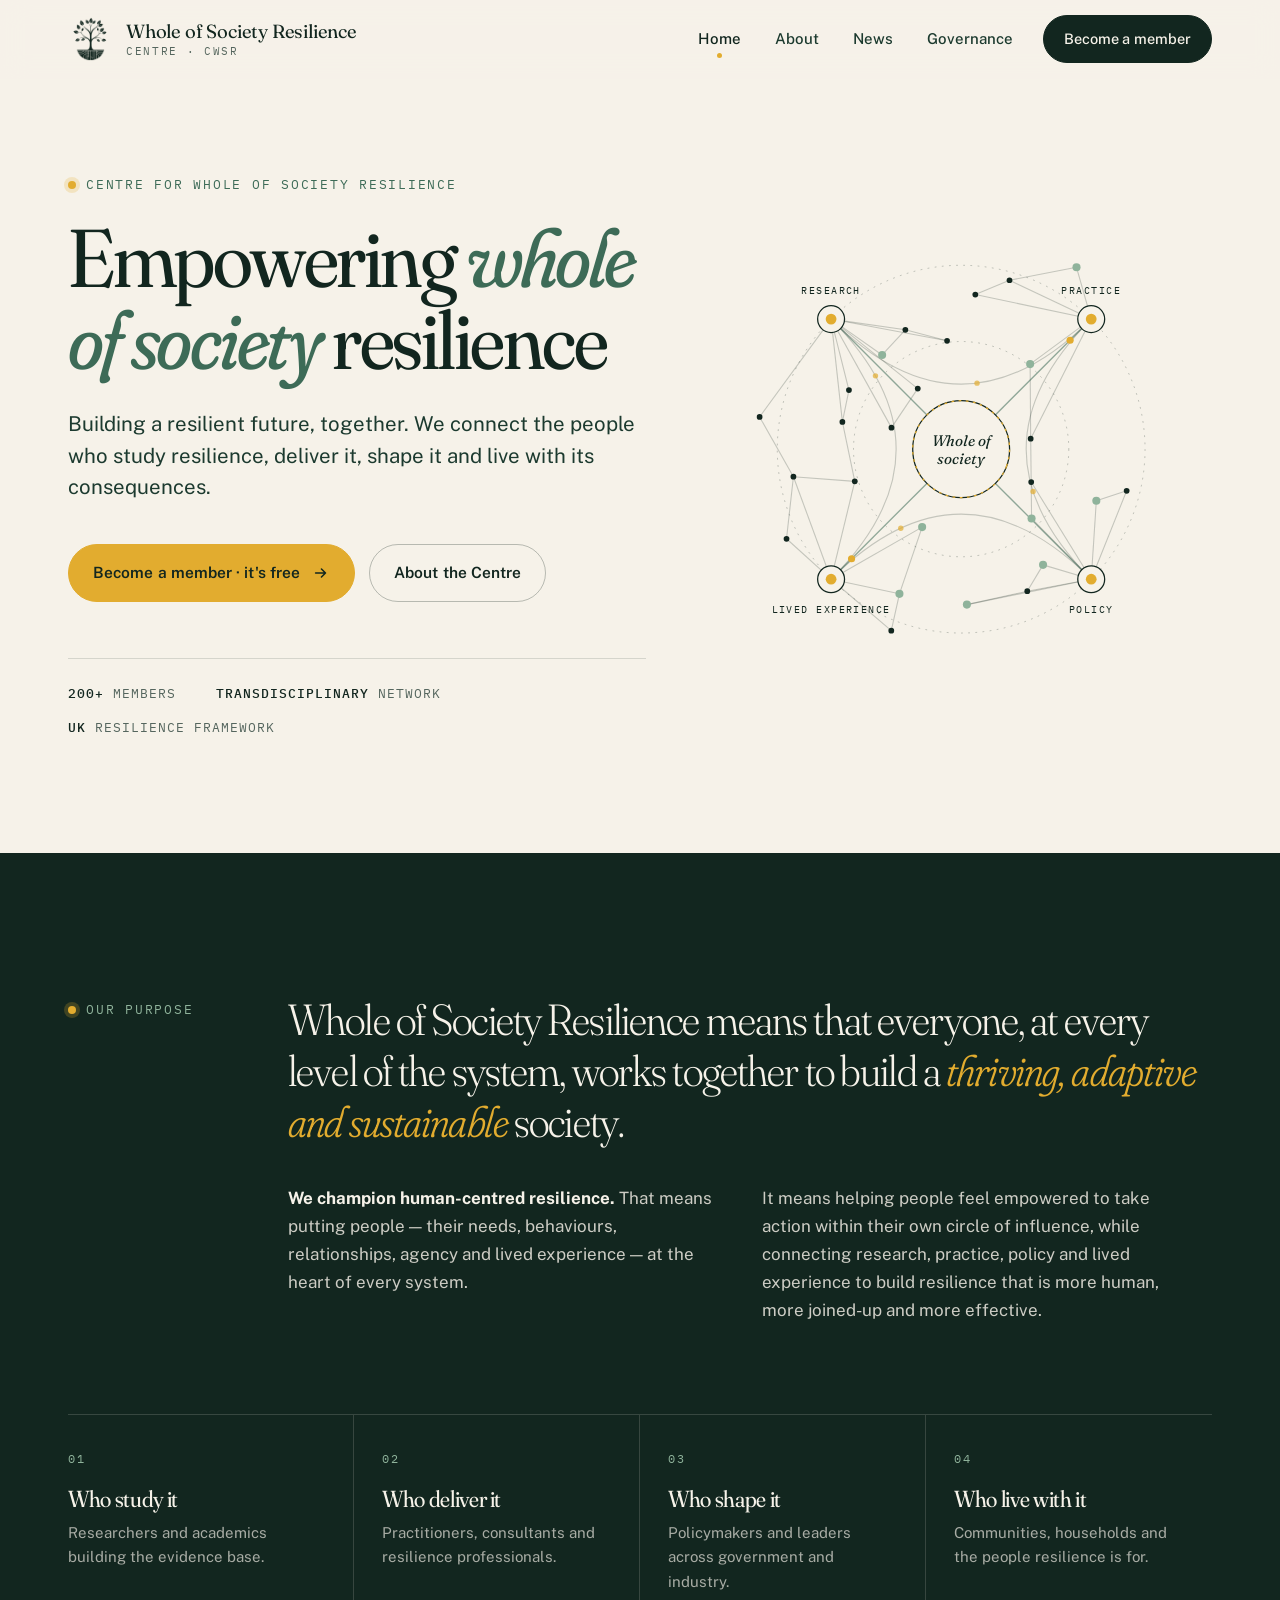
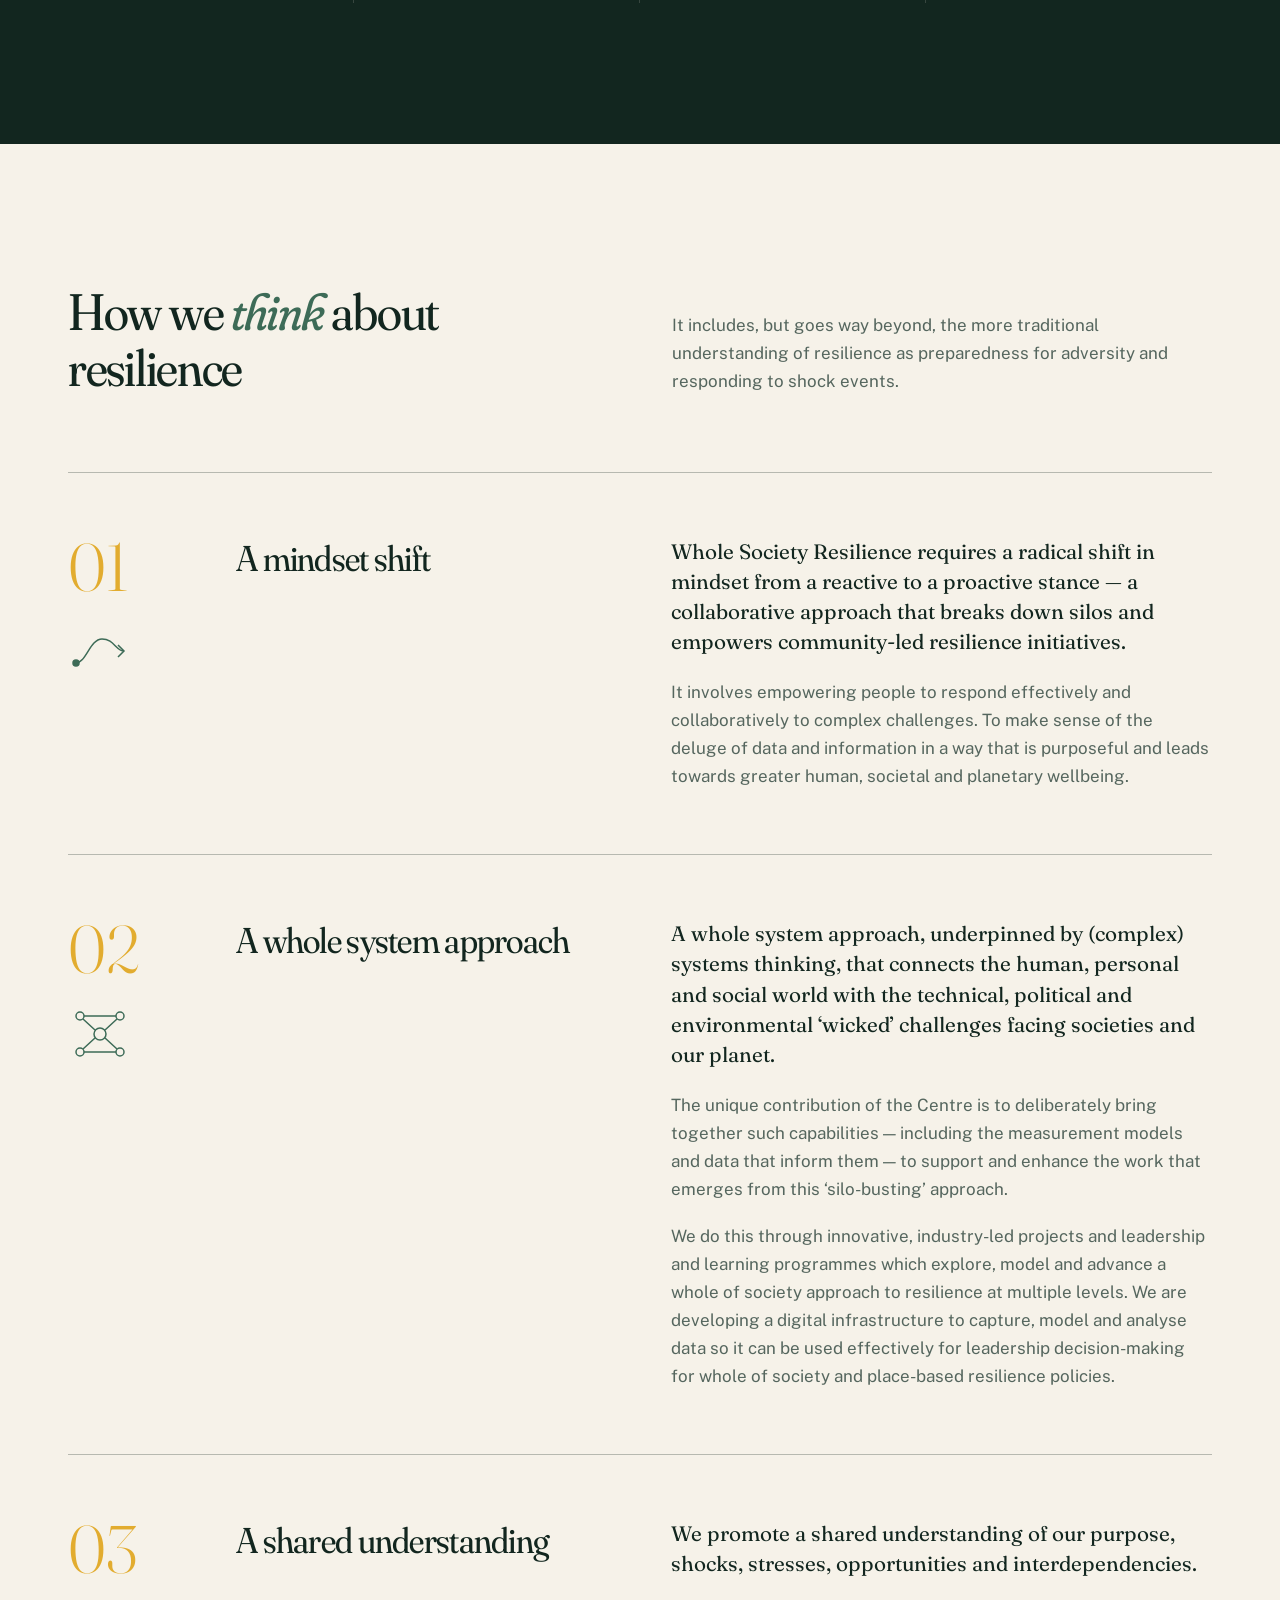
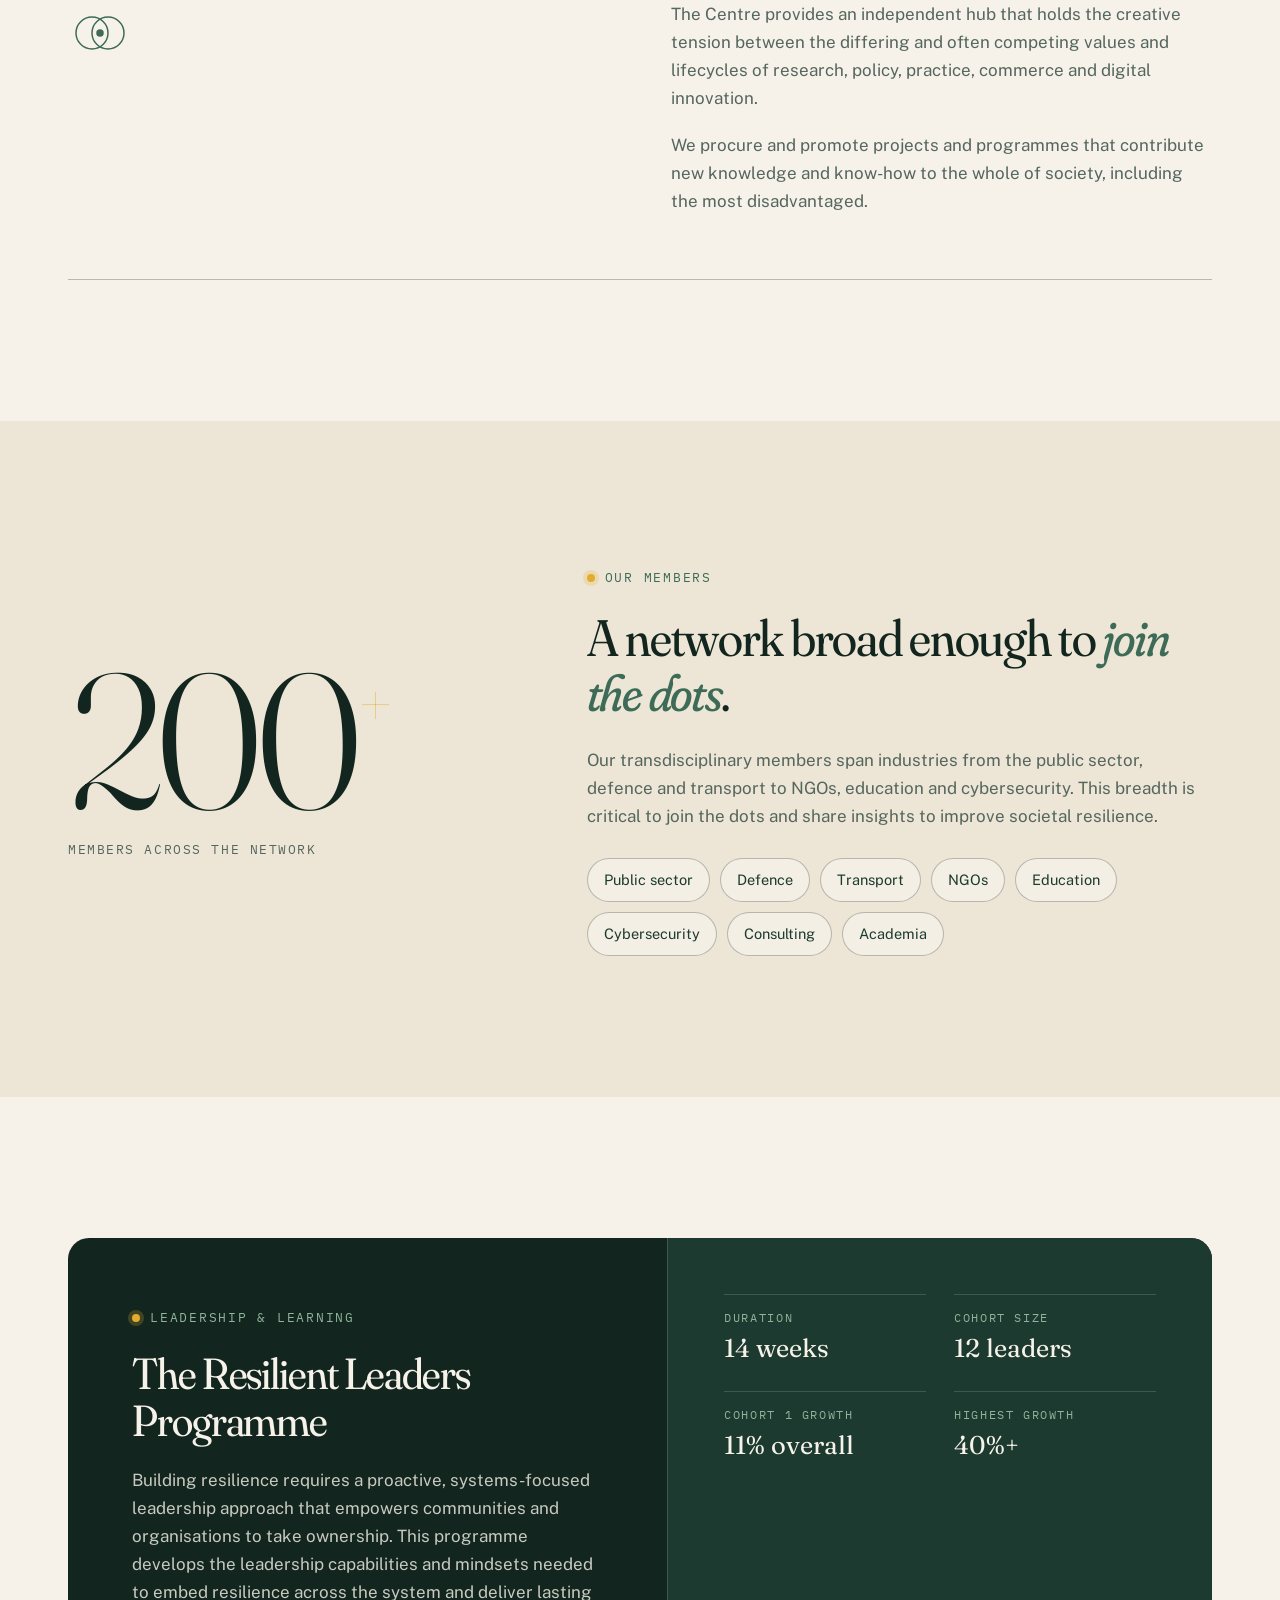
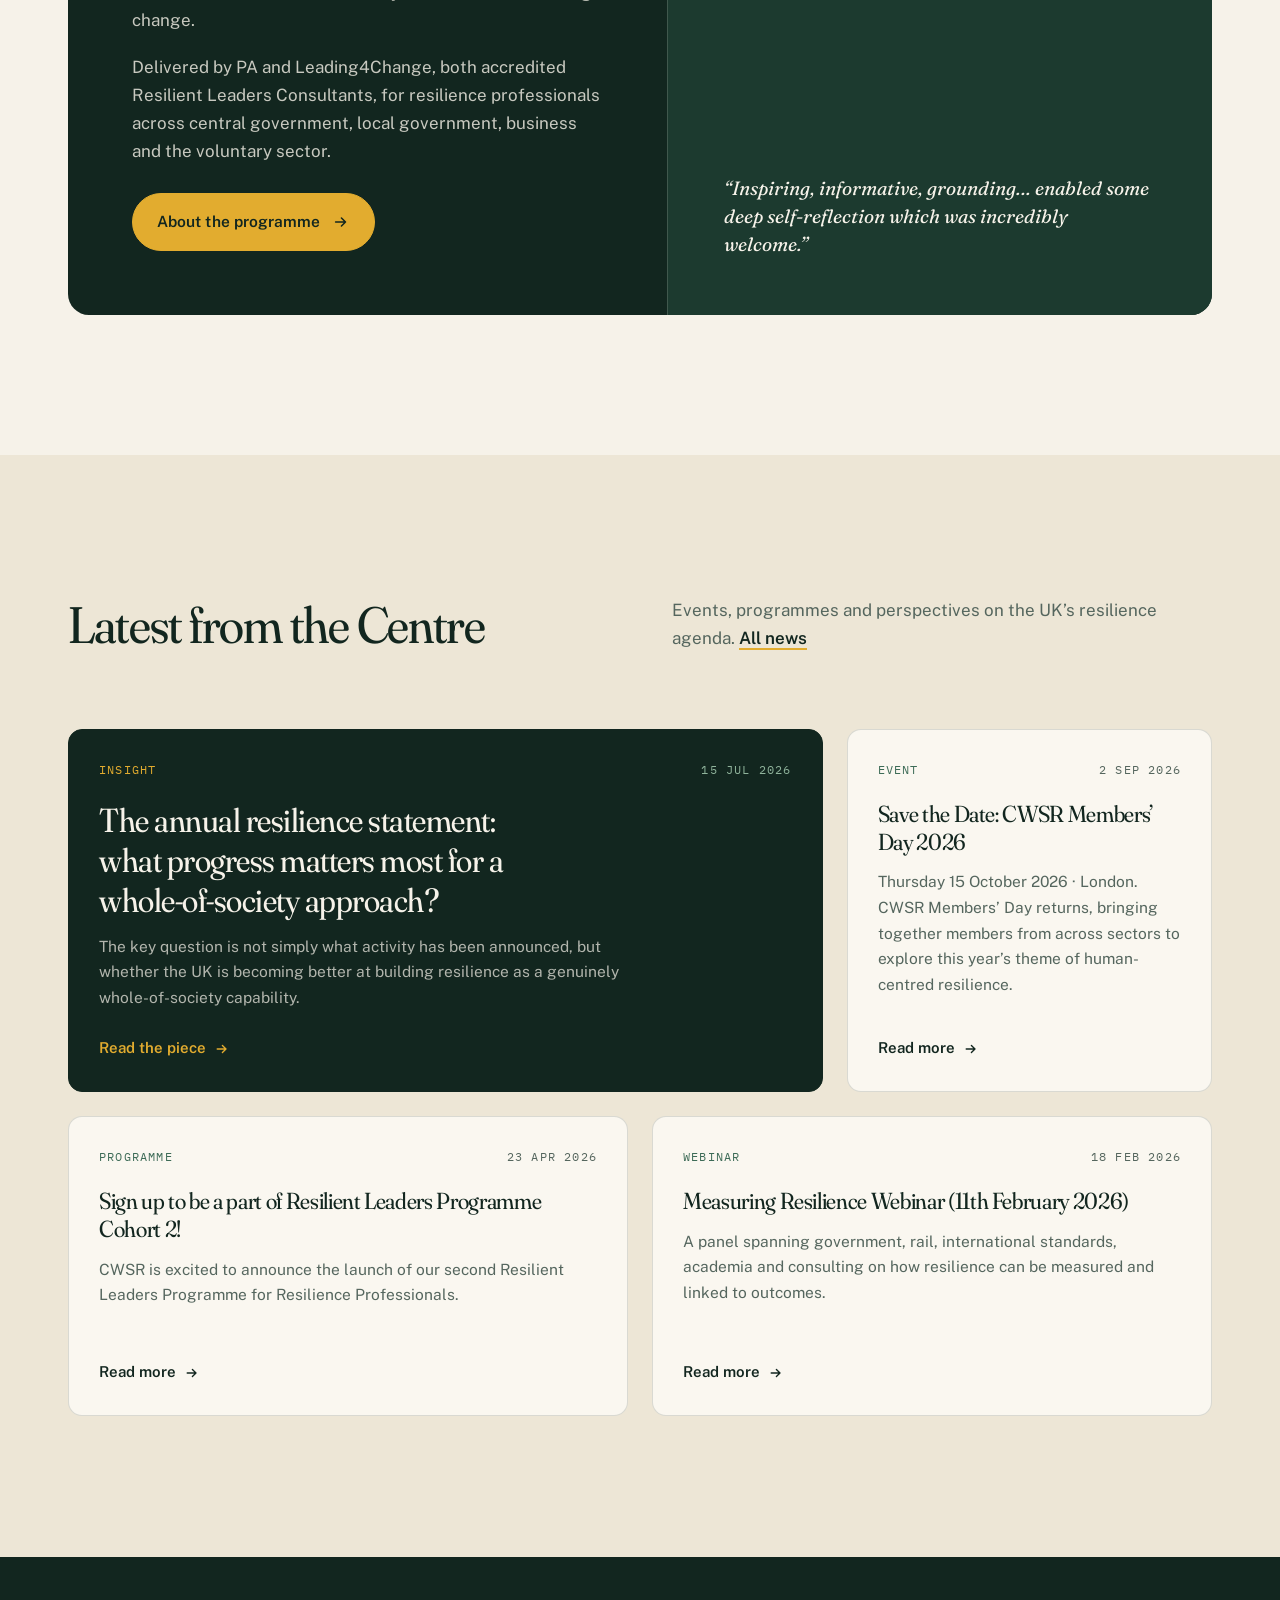
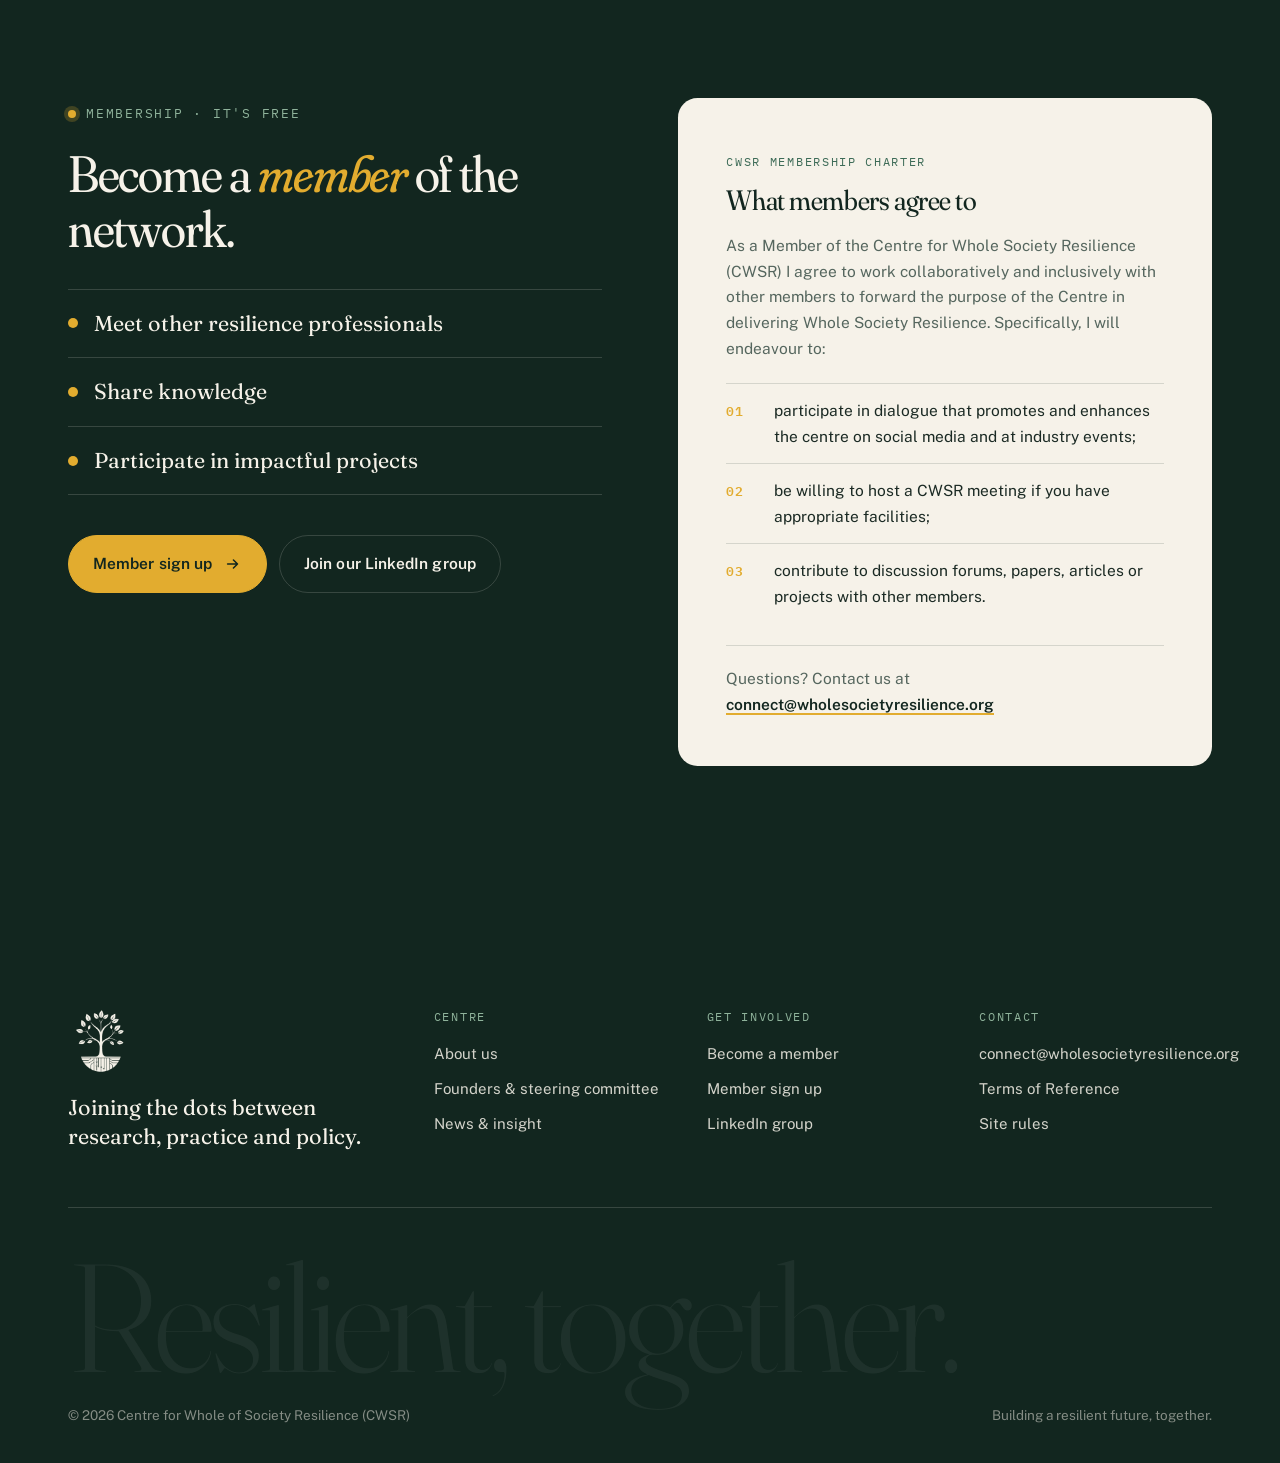
==== index.html @ b6c667a7 "Redesign CWSR website as a static site New design for wholesocietyresilience.org: forest-ink and gol" ====
<!doctype html>
<html lang="en-GB">
<head>
<meta charset="utf-8">
<meta name="viewport" content="width=device-width, initial-scale=1">
<title>Centre for Whole of Society Resilience (CWSR)</title>
<meta name="description" content="A transdisciplinary network joining the dots between research, practice, policy and lived experience to build whole of society resilience.">
<meta name="theme-color" content="#12261f">
<link rel="canonical" href="https://www.wholesocietyresilience.org/">
<meta property="og:type" content="website">
<meta property="og:site_name" content="Centre for Whole of Society Resilience">
<meta property="og:title" content="Centre for Whole of Society Resilience (CWSR)">
<meta property="og:description" content="A transdisciplinary network joining the dots between research, practice, policy and lived experience to build whole of society resilience.">
<link rel="icon" type="image/png" href="assets/img/favicon.png">
<link rel="apple-touch-icon" href="assets/img/apple-touch-icon.png">
<link rel="preconnect" href="https://fonts.googleapis.com">
<link rel="preconnect" href="https://fonts.gstatic.com" crossorigin>
<link href="https://fonts.googleapis.com/css2?family=Fraunces:ital,opsz,wght,SOFT@0,9..144,300..600,0..100;1,9..144,300..600,0..100&family=IBM+Plex+Mono:wght@400;500;600&family=Public+Sans:ital,wght@0,400..700;1,400..700&display=swap" rel="stylesheet">
<link rel="stylesheet" href="assets/css/styles.css">
</head>
<body>
<a class="skip" href="#main">Skip to content</a>
<header class="site-header">
  <div class="wrap site-header__inner">
    <a class="brand" href="index.html" aria-label="CWSR home">
      <img src="assets/img/logo-mark.png" alt="" width="44" height="44">
      <span class="brand__text">
        <span class="brand__name">Whole of Society Resilience</span>
        <span class="brand__sub">Centre · CWSR</span>
      </span>
    </a>
    <button class="nav-toggle" aria-expanded="false" aria-controls="site-nav" aria-label="Menu"><span></span></button>
    <nav class="nav" id="site-nav" aria-label="Main">
        <a href="index.html" aria-current="page">Home</a>
        <a href="about.html">About</a>
        <a href="news.html">News</a>
        <a href="governance.html">Governance</a>
        <a class="btn" href="join.html">Become a member</a>
    </nav>
  </div>
</header>
<main id="main">
<section class="hero">
  <div class="wrap hero__grid">
    <div>
      <span class="eyebrow">Centre for Whole of Society Resilience</span>
      <h1>Empowering <em>whole of society</em> resilience</h1>
      <p class="lede">Building a resilient future, together. We connect the people who study resilience, deliver it, shape it and live with its consequences.</p>
      <div class="hero__actions">
        <a class="btn btn--gold" href="join.html">Become a member · it's free <svg viewBox="0 0 20 20" fill="none" aria-hidden="true"><path d="M4 10h11m-4.5-4.5L15 10l-4.5 4.5" stroke="currentColor" stroke-width="1.7" stroke-linecap="round" stroke-linejoin="round"/></svg></a>
        <a class="btn btn--ghost" href="about.html">About the Centre</a>
      </div>
      <div class="hero__meta">
        <span><strong>200+</strong> members</span>
        <span><strong>Transdisciplinary</strong> network</span>
        <span><strong>UK</strong> resilience framework</span>
      </div>
    </div>
    <div class="hero__visual" aria-hidden="false">
<svg viewBox="0 0 560 560" role="img" aria-labelledby="net-title"><title id="net-title">Research, practice, policy and lived experience connected through a shared network</title>
<circle class="net-ring" cx="280" cy="280" r="205"/><circle class="net-ring" cx="280" cy="280" r="120"/>
<line class="net-link" x1="236.5" y1="366.9" x2="135.0" y2="425.0"/>
<line class="net-link" x1="236.5" y1="366.9" x2="211.2" y2="441.3"/>
<line class="net-link" x1="231.6" y1="212.5" x2="135.0" y2="135.0"/>
<line class="net-link" x1="231.6" y1="212.5" x2="202.3" y2="256.0"/>
<line class="net-link" x1="147.6" y1="249.6" x2="135.0" y2="135.0"/>
<line class="net-link" x1="147.6" y1="249.6" x2="154.9" y2="214.1"/>
<line class="net-link" x1="430.7" y1="337.5" x2="425.0" y2="425.0"/>
<line class="net-link" x1="430.7" y1="337.5" x2="464.5" y2="326.4"/>
<line class="net-link" x1="358.1" y1="316.7" x2="425.0" y2="425.0"/>
<line class="net-link" x1="358.1" y1="316.7" x2="358.5" y2="357.3"/>
<line class="net-link" x1="85.3" y1="379.9" x2="135.0" y2="425.0"/>
<line class="net-link" x1="85.3" y1="379.9" x2="93.0" y2="310.7"/>
<line class="net-link" x1="358.5" y1="357.3" x2="425.0" y2="425.0"/>
<line class="net-link" x1="154.9" y1="214.1" x2="135.0" y2="135.0"/>
<line class="net-link" x1="357.5" y1="268.3" x2="425.0" y2="135.0"/>
<line class="net-link" x1="357.5" y1="268.3" x2="358.1" y2="316.7"/>
<line class="net-link" x1="356.9" y1="185.2" x2="425.0" y2="135.0"/>
<line class="net-link" x1="356.9" y1="185.2" x2="357.5" y2="268.3"/>
<line class="net-link" x1="202.1" y1="482.4" x2="135.0" y2="425.0"/>
<line class="net-link" x1="202.1" y1="482.4" x2="211.2" y2="441.3"/>
<line class="net-link" x1="353.7" y1="438.4" x2="425.0" y2="425.0"/>
<line class="net-link" x1="353.7" y1="438.4" x2="371.3" y2="409.0"/>
<line class="net-link" x1="191.9" y1="175.0" x2="135.0" y2="135.0"/>
<line class="net-link" x1="191.9" y1="175.0" x2="217.8" y2="146.9"/>
<line class="net-link" x1="202.3" y1="256.0" x2="135.0" y2="135.0"/>
<line class="net-link" x1="217.8" y1="146.9" x2="135.0" y2="135.0"/>
<line class="net-link" x1="211.2" y1="441.3" x2="135.0" y2="425.0"/>
<line class="net-link" x1="161.4" y1="315.9" x2="135.0" y2="425.0"/>
<line class="net-link" x1="161.4" y1="315.9" x2="147.6" y2="249.6"/>
<line class="net-link" x1="333.9" y1="91.7" x2="425.0" y2="135.0"/>
<line class="net-link" x1="333.9" y1="91.7" x2="295.8" y2="107.6"/>
<line class="net-link" x1="286.4" y1="453.3" x2="425.0" y2="425.0"/>
<line class="net-link" x1="286.4" y1="453.3" x2="353.7" y2="438.4"/>
<line class="net-link" x1="55.3" y1="244.1" x2="135.0" y2="135.0"/>
<line class="net-link" x1="55.3" y1="244.1" x2="93.0" y2="310.7"/>
<line class="net-link" x1="264.3" y1="159.2" x2="135.0" y2="135.0"/>
<line class="net-link" x1="264.3" y1="159.2" x2="217.8" y2="146.9"/>
<line class="net-link" x1="371.3" y1="409.0" x2="425.0" y2="425.0"/>
<line class="net-link" x1="464.5" y1="326.4" x2="425.0" y2="425.0"/>
<line class="net-link" x1="295.8" y1="107.6" x2="425.0" y2="135.0"/>
<line class="net-link" x1="408.6" y1="77.3" x2="425.0" y2="135.0"/>
<line class="net-link" x1="408.6" y1="77.3" x2="333.9" y2="91.7"/>
<line class="net-link" x1="93.0" y1="310.7" x2="135.0" y2="425.0"/>
<line class="net-link" x1="93.0" y1="310.7" x2="161.4" y2="315.9"/>
<path id="sp0" class="net-link net-link--strong" d="M135.0 135.0 L280 280"/>
<path id="cv0" class="net-link" d="M135.0 135.0 Q280 280 425.0 135.0"/>
<path id="sp1" class="net-link net-link--strong" d="M425.0 135.0 L280 280"/>
<path id="cv1" class="net-link" d="M425.0 135.0 Q280 280 425.0 425.0"/>
<path id="sp2" class="net-link net-link--strong" d="M425.0 425.0 L280 280"/>
<path id="cv2" class="net-link" d="M425.0 425.0 Q280 280 135.0 425.0"/>
<path id="sp3" class="net-link net-link--strong" d="M135.0 425.0 L280 280"/>
<path id="cv3" class="net-link" d="M135.0 425.0 Q280 280 135.0 135.0"/>
<circle class="net-dot net-dot--soft" cx="236.5" cy="366.9" r="4.5"/>
<circle class="net-dot" cx="231.6" cy="212.5" r="3.2"/>
<circle class="net-dot" cx="147.6" cy="249.6" r="3.2"/>
<circle class="net-dot net-dot--soft" cx="430.7" cy="337.5" r="4.5"/>
<circle class="net-dot" cx="358.1" cy="316.7" r="3.2"/>
<circle class="net-dot" cx="85.3" cy="379.9" r="3.2"/>
<circle class="net-dot net-dot--soft" cx="358.5" cy="357.3" r="4.5"/>
<circle class="net-dot" cx="154.9" cy="214.1" r="3.2"/>
<circle class="net-dot" cx="357.5" cy="268.3" r="3.2"/>
<circle class="net-dot net-dot--soft" cx="356.9" cy="185.2" r="4.5"/>
<circle class="net-dot" cx="202.1" cy="482.4" r="3.2"/>
<circle class="net-dot" cx="353.7" cy="438.4" r="3.2"/>
<circle class="net-dot net-dot--soft" cx="191.9" cy="175.0" r="4.5"/>
<circle class="net-dot" cx="202.3" cy="256.0" r="3.2"/>
<circle class="net-dot" cx="217.8" cy="146.9" r="3.2"/>
<circle class="net-dot net-dot--soft" cx="211.2" cy="441.3" r="4.5"/>
<circle class="net-dot" cx="161.4" cy="315.9" r="3.2"/>
<circle class="net-dot" cx="333.9" cy="91.7" r="3.2"/>
<circle class="net-dot net-dot--soft" cx="286.4" cy="453.3" r="4.5"/>
<circle class="net-dot" cx="55.3" cy="244.1" r="3.2"/>
<circle class="net-dot" cx="264.3" cy="159.2" r="3.2"/>
<circle class="net-dot net-dot--soft" cx="371.3" cy="409.0" r="4.5"/>
<circle class="net-dot" cx="464.5" cy="326.4" r="3.2"/>
<circle class="net-dot" cx="295.8" cy="107.6" r="3.2"/>
<circle class="net-dot net-dot--soft" cx="408.6" cy="77.3" r="4.5"/>
<circle class="net-dot" cx="93.0" cy="310.7" r="3.2"/>
<circle class="net-pulse" r="4"><animateMotion dur="3.2s" repeatCount="indefinite" begin="-0.4s" keyPoints="0;1" keyTimes="0;1" calcMode="linear"><mpath href="#sp0"/></animateMotion></circle>
<circle class="net-pulse" r="3" opacity=".7"><animateMotion dur="5s" repeatCount="indefinite" begin="-0.5s"><mpath href="#cv0"/></animateMotion></circle>
<circle class="net-pulse" r="4"><animateMotion dur="3.9000000000000004s" repeatCount="indefinite" begin="-1.0s" keyPoints="1;0" keyTimes="0;1" calcMode="linear"><mpath href="#sp1"/></animateMotion></circle>
<circle class="net-pulse" r="3" opacity=".7"><animateMotion dur="6s" repeatCount="indefinite" begin="-1.6s"><mpath href="#cv1"/></animateMotion></circle>
<circle class="net-pulse" r="4"><animateMotion dur="4.6s" repeatCount="indefinite" begin="-1.6s" keyPoints="0;1" keyTimes="0;1" calcMode="linear"><mpath href="#sp2"/></animateMotion></circle>
<circle class="net-pulse" r="3" opacity=".7"><animateMotion dur="7s" repeatCount="indefinite" begin="-2.7s"><mpath href="#cv2"/></animateMotion></circle>
<circle class="net-pulse" r="4"><animateMotion dur="5.3s" repeatCount="indefinite" begin="-2.1999999999999997s" keyPoints="1;0" keyTimes="0;1" calcMode="linear"><mpath href="#sp3"/></animateMotion></circle>
<circle class="net-pulse" r="3" opacity=".7"><animateMotion dur="8s" repeatCount="indefinite" begin="-3.8000000000000003s"><mpath href="#cv3"/></animateMotion></circle>
<circle class="net-centre" cx="280" cy="280" r="54"/><circle cx="280" cy="280" r="54" fill="none" stroke="var(--gold)" stroke-width="1.4" stroke-dasharray="3 5"><animateTransform attributeName="transform" type="rotate" from="0 280 280" to="360 280 280" dur="40s" repeatCount="indefinite"/></circle>
<text x="280" y="276" text-anchor="middle" style="font-family:var(--serif);font-size:17px;fill:var(--ink);font-style:italic">Whole of</text><text x="280" y="296" text-anchor="middle" style="font-family:var(--serif);font-size:17px;fill:var(--ink);font-style:italic">society</text>
<g class="net-node"><circle class="halo" cx="135.0" cy="135.0" r="15"/><circle class="core" cx="135.0" cy="135.0" r="6"/><text x="135.0" y="107.0" text-anchor="middle">Research</text></g>
<g class="net-node"><circle class="halo" cx="425.0" cy="135.0" r="15"/><circle class="core" cx="425.0" cy="135.0" r="6"/><text x="425.0" y="107.0" text-anchor="middle">Practice</text></g>
<g class="net-node"><circle class="halo" cx="425.0" cy="425.0" r="15"/><circle class="core" cx="425.0" cy="425.0" r="6"/><text x="425.0" y="463.0" text-anchor="middle">Policy</text></g>
<g class="net-node"><circle class="halo" cx="135.0" cy="425.0" r="15"/><circle class="core" cx="135.0" cy="425.0" r="6"/><text x="135.0" y="463.0" text-anchor="middle">Lived experience</text></g>
</svg>

    </div>
  </div>
</section>

<section class="section section--ink" aria-labelledby="hc-title">
  <div class="wrap">
    <div class="statement">
      <div class="statement__mark"><span class="eyebrow" id="hc-title">Our purpose</span></div>
      <div>
        <blockquote class="reveal">Whole of Society Resilience means that everyone, at every level of the system, works together to build a <em>thriving, adaptive and sustainable</em> society.</blockquote>
        <div class="statement__body reveal">
          <p><strong style="color:var(--paper)">We champion human-centred resilience.</strong> That means putting people — their needs, behaviours, relationships, agency and lived experience — at the heart of every system.</p>
          <p>It means helping people feel empowered to take action within their own circle of influence, while connecting research, practice, policy and lived experience to build resilience that is more human, more joined-up and more effective.</p>
        </div>
      </div>
    </div>

    <div class="quad">
      <div class="quad__item reveal"><span class="quad__num">01</span><h3>Who study it</h3><p>Researchers and academics building the evidence base.</p></div>
      <div class="quad__item reveal"><span class="quad__num">02</span><h3>Who deliver it</h3><p>Practitioners, consultants and resilience professionals.</p></div>
      <div class="quad__item reveal"><span class="quad__num">03</span><h3>Who shape it</h3><p>Policymakers and leaders across government and industry.</p></div>
      <div class="quad__item reveal"><span class="quad__num">04</span><h3>Who live with it</h3><p>Communities, households and the people resilience is for.</p></div>
    </div>
  </div>
</section>

<section class="section" aria-labelledby="approach-title">
  <div class="wrap">
    <div class="section-head reveal">
      <h2 id="approach-title">How we <em>think</em> about resilience</h2>
      <p class="muted">It includes, but goes way beyond, the more traditional understanding of resilience as preparedness for adversity and responding to shock events.</p>
    </div>
    <div class="pillars">
      <article class="pillar reveal">
        <div><div class="pillar__num">01</div><svg class="pillar__icon" viewBox="0 0 64 64" fill="none" stroke="currentColor" stroke-width="1.5" aria-hidden="true"><path d="M8 44c10 0 14-24 26-24s14 12 22 12"/><circle cx="8" cy="44" r="3" fill="currentColor"/><path d="M50 26l6 6-6 6"/></svg></div>
        <h3>A mindset shift</h3>
        <div class="pillar__body">
          <p class="pillar__lead">Whole Society Resilience requires a radical shift in mindset from a reactive to a proactive stance — a collaborative approach that breaks down silos and empowers community-led resilience initiatives.</p>
          <p>It involves empowering people to respond effectively and collaboratively to complex challenges. To make sense of the deluge of data and information in a way that is purposeful and leads towards greater human, societal and planetary wellbeing.</p>
        </div>
      </article>
      <article class="pillar reveal">
        <div><div class="pillar__num">02</div><svg class="pillar__icon" viewBox="0 0 64 64" fill="none" stroke="currentColor" stroke-width="1.5" aria-hidden="true"><circle cx="32" cy="32" r="6"/><circle cx="12" cy="14" r="4"/><circle cx="52" cy="14" r="4"/><circle cx="12" cy="50" r="4"/><circle cx="52" cy="50" r="4"/><path d="M15 17l12 11M49 17 37 28M15 47l12-11M49 47 37 36M16 14h32M16 50h32"/></svg></div>
        <h3>A whole system approach</h3>
        <div class="pillar__body">
          <p class="pillar__lead">A whole system approach, underpinned by (complex) systems thinking, that connects the human, personal and social world with the technical, political and environmental ‘wicked’ challenges facing societies and our planet.</p>
          <p>The unique contribution of the Centre is to deliberately bring together such capabilities — including the measurement models and data that inform them — to support and enhance the work that emerges from this ‘silo-busting’ approach.</p>
          <p>We do this through innovative, industry-led projects and leadership and learning programmes which explore, model and advance a whole of society approach to resilience at multiple levels. We are developing a digital infrastructure to capture, model and analyse data so it can be used effectively for leadership decision-making for whole of society and place-based resilience policies.</p>
        </div>
      </article>
      <article class="pillar reveal">
        <div><div class="pillar__num">03</div><svg class="pillar__icon" viewBox="0 0 64 64" fill="none" stroke="currentColor" stroke-width="1.5" aria-hidden="true"><circle cx="24" cy="32" r="16"/><circle cx="40" cy="32" r="16"/><circle cx="32" cy="32" r="3" fill="currentColor"/></svg></div>
        <h3>A shared understanding</h3>
        <div class="pillar__body">
          <p class="pillar__lead">We promote a shared understanding of our purpose, shocks, stresses, opportunities and interdependencies.</p>
          <p>The Centre provides an independent hub that holds the creative tension between the differing and often competing values and lifecycles of research, policy, practice, commerce and digital innovation.</p>
          <p>We procure and promote projects and programmes that contribute new knowledge and know-how to the whole of society, including the most disadvantaged.</p>
        </div>
      </article>
    </div>
  </div>
</section>

<section class="section section--paper2" aria-labelledby="members-title">
  <div class="wrap stats">
    <div class="reveal">
      <div class="bignum">200<sup>+</sup></div>
      <div class="bignum-label">Members across the network</div>
    </div>
    <div class="reveal">
      <span class="eyebrow">Our members</span>
      <h2 id="members-title">A network broad enough to <em>join the dots</em>.</h2>
      <p class="muted">Our transdisciplinary members span industries from the public sector, defence and transport to NGOs, education and cybersecurity. This breadth is critical to join the dots and share insights to improve societal resilience.</p>
      <ul class="chips">
        <li>Public sector</li><li>Defence</li><li>Transport</li><li>NGOs</li><li>Education</li><li>Cybersecurity</li><li>Consulting</li><li>Academia</li>
      </ul>
    </div>
  </div>
</section>

<section class="section" aria-labelledby="rlp-title">
  <div class="wrap">
    <div class="feature reveal">
      <div class="feature__body">
        <span class="eyebrow">Leadership &amp; learning</span>
        <h2 id="rlp-title">The Resilient Leaders Programme</h2>
        <p>Building resilience requires a proactive, systems-focused leadership approach that empowers communities and organisations to take ownership. This programme develops the leadership capabilities and mindsets needed to embed resilience across the system and deliver lasting change.</p>
        <p>Delivered by PA and Leading4Change, both accredited Resilient Leaders Consultants, for resilience professionals across central government, local government, business and the voluntary sector.</p>
        <p style="margin-top:28px"><a class="btn btn--gold" href="news/resilient-leaders-programme-cohort-2.html">About the programme <svg viewBox="0 0 20 20" fill="none" aria-hidden="true"><path d="M4 10h11m-4.5-4.5L15 10l-4.5 4.5" stroke="currentColor" stroke-width="1.7" stroke-linecap="round" stroke-linejoin="round"/></svg></a></p>
      </div>
      <div class="feature__side">
        <dl class="feature__facts">
          <div><dt>Duration</dt><dd>14 weeks</dd></div>
          <div><dt>Cohort size</dt><dd>12 leaders</dd></div>
          <div><dt>Cohort 1 growth</dt><dd>11% overall</dd></div>
          <div><dt>Highest growth</dt><dd>40%+</dd></div>
        </dl>
        <blockquote>“Inspiring, informative, grounding… enabled some deep self-reflection which was incredibly welcome.”</blockquote>
      </div>
    </div>
  </div>
</section>

<section class="section section--paper2" aria-labelledby="news-title">
  <div class="wrap">
    <div class="section-head reveal">
      <h2 id="news-title">Latest from the Centre</h2>
      <p class="muted">Events, programmes and perspectives on the UK’s resilience agenda. <a class="link" href="news.html">All news</a></p>
    </div>
    <div class="cards">
      <a class="card card--lead reveal" href="news/annual-resilience-statement-2026.html">
        <div class="card__meta"><span class="card__tag">Insight</span><span>15 Jul 2026</span></div>
        <h3>The annual resilience statement: what progress matters most for a whole-of-society approach?</h3>
        <p>The key question is not simply what activity has been announced, but whether the UK is becoming better at building resilience as a genuinely whole-of-society capability.</p>
        <span class="card__more">Read the piece <svg viewBox="0 0 20 20" fill="none" aria-hidden="true"><path d="M4 10h11m-4.5-4.5L15 10l-4.5 4.5" stroke="currentColor" stroke-width="1.7" stroke-linecap="round" stroke-linejoin="round"/></svg></span>
      </a>
      <a class="card reveal" href="news/members-day-2026.html">
        <div class="card__meta"><span class="card__tag">Event</span><span>2 Sep 2026</span></div>
        <h3>Save the Date: CWSR Members’ Day 2026</h3>
        <p>Thursday 15 October 2026 · London. CWSR Members’ Day returns, bringing together members from across sectors to explore this year’s theme of human-centred resilience.</p>
        <span class="card__more">Read more <svg viewBox="0 0 20 20" fill="none" aria-hidden="true"><path d="M4 10h11m-4.5-4.5L15 10l-4.5 4.5" stroke="currentColor" stroke-width="1.7" stroke-linecap="round" stroke-linejoin="round"/></svg></span>
      </a>
    </div>
    <div class="cards cards--2" style="margin-top:24px">
      <a class="card reveal" href="news/resilient-leaders-programme-cohort-2.html">
        <div class="card__meta"><span class="card__tag">Programme</span><span>23 Apr 2026</span></div>
        <h3>Sign up to be a part of Resilient Leaders Programme Cohort 2!</h3>
        <p>CWSR is excited to announce the launch of our second Resilient Leaders Programme for Resilience Professionals.</p>
        <span class="card__more">Read more <svg viewBox="0 0 20 20" fill="none" aria-hidden="true"><path d="M4 10h11m-4.5-4.5L15 10l-4.5 4.5" stroke="currentColor" stroke-width="1.7" stroke-linecap="round" stroke-linejoin="round"/></svg></span>
      </a>
      <a class="card reveal" href="news/measuring-resilience-webinar.html">
        <div class="card__meta"><span class="card__tag">Webinar</span><span>18 Feb 2026</span></div>
        <h3>Measuring Resilience Webinar (11th February 2026)</h3>
        <p>A panel spanning government, rail, international standards, academia and consulting on how resilience can be measured and linked to outcomes.</p>
        <span class="card__more">Read more <svg viewBox="0 0 20 20" fill="none" aria-hidden="true"><path d="M4 10h11m-4.5-4.5L15 10l-4.5 4.5" stroke="currentColor" stroke-width="1.7" stroke-linecap="round" stroke-linejoin="round"/></svg></span>
      </a>
    </div>
  </div>
</section>

<section class="section section--ink" id="join" aria-labelledby="join-title">
  <div class="wrap join">
    <div class="reveal">
      <span class="eyebrow">Membership · It's free</span>
      <h2 id="join-title">Become a <em>member</em> of the network.</h2>
      <ul class="join__perks">
        <li>Meet other resilience professionals</li>
        <li>Share knowledge</li>
        <li>Participate in impactful projects</li>
      </ul>
      <div class="join__actions">
        <a class="btn btn--gold" href="https://forms.office.com/Pages/ResponsePage.aspx?id=cpq-ajTOTkO78oZ8lo_C139YKKTOPjtGtlPz7X8FWPRUN1pBMTRWQVBHTzdWRE9UQlRVMjhPOFU4Mi4u" rel="noopener">Member sign up <svg viewBox="0 0 20 20" fill="none" aria-hidden="true"><path d="M4 10h11m-4.5-4.5L15 10l-4.5 4.5" stroke="currentColor" stroke-width="1.7" stroke-linecap="round" stroke-linejoin="round"/></svg></a>
        <a class="btn btn--ghost-light" href="https://www.linkedin.com/groups/12970125/" rel="noopener">Join our LinkedIn group</a>
      </div>
    </div>
    <div class="charter reveal">
      <span class="charter__label">CWSR Membership Charter</span>
      <h3>What members agree to</h3>
      <p>As a Member of the Centre for Whole Society Resilience (CWSR) I agree to work collaboratively and inclusively with other members to forward the purpose of the Centre in delivering Whole Society Resilience. Specifically, I will endeavour to:</p>
      <ol>
        <li>participate in dialogue that promotes and enhances the centre on social media and at industry events;</li>
        <li>be willing to host a CWSR meeting if you have appropriate facilities;</li>
        <li>contribute to discussion forums, papers, articles or projects with other members.</li>
      </ol>
      <p class="charter__foot">Questions? Contact us at <a class="link" href="mailto:connect@wholesocietyresilience.org">connect@wholesocietyresilience.org</a></p>
    </div>
  </div>
</section>
</main>
<footer class="site-footer">
  <div class="wrap">
    <div class="footer__top">
      <div class="footer__brand">
        <img src="assets/img/logo-mark-light.png" alt="" width="64" height="64">
        <p>Joining the dots between research, practice and policy.</p>
      </div>
      <div>
        <h4>Centre</h4>
        <ul>
          <li><a href="about.html">About us</a></li>
          <li><a href="about.html#people">Founders &amp; steering committee</a></li>
          <li><a href="news.html">News &amp; insight</a></li>
        </ul>
      </div>
      <div>
        <h4>Get involved</h4>
        <ul>
          <li><a href="join.html">Become a member</a></li>
          <li><a href="https://forms.office.com/Pages/ResponsePage.aspx?id=cpq-ajTOTkO78oZ8lo_C139YKKTOPjtGtlPz7X8FWPRUN1pBMTRWQVBHTzdWRE9UQlRVMjhPOFU4Mi4u" rel="noopener">Member sign up</a></li>
          <li><a href="https://www.linkedin.com/groups/12970125/" rel="noopener">LinkedIn group</a></li>
        </ul>
      </div>
      <div>
        <h4>Contact</h4>
        <ul>
          <li><a href="mailto:connect@wholesocietyresilience.org">connect@wholesocietyresilience.org</a></li>
          <li><a href="governance.html#terms">Terms of Reference</a></li>
          <li><a href="governance.html#guidelines">Site rules</a></li>
        </ul>
      </div>
    </div>
    <div class="footer__word" aria-hidden="true">Resilient, together.</div>
    <div class="footer__bottom">
      <span>© 2026 Centre for Whole of Society Resilience (CWSR)</span>
      <span>Building a resilient future, together.</span>
    </div>
  </div>
</footer>
<script src="assets/js/site.js" defer></script>
</body>
</html>
---- assets/css/styles.css ----
/* ==========================================================================
   Centre for Whole of Society Resilience — site styles
   Palette drawn from the CWSR mark: rooted forest ink, warm paper, signal gold.
   ========================================================================== */

:root {
  --ink: #12261f;
  --ink-2: #1c3a2f;
  --ink-3: #284d3f;
  --moss: #3d6b57;
  --leaf: #8fb39b;
  --paper: #f6f2e9;
  --paper-2: #ede6d6;
  --paper-3: #e2d9c4;
  --gold: #e2ac2f;
  --gold-soft: #f3d98f;
  --text: #1b2a24;
  --muted: #55665e;
  --line: rgba(18, 38, 31, 0.14);
  --line-strong: rgba(18, 38, 31, 0.28);
  --line-light: rgba(246, 242, 233, 0.16);

  --serif: "Fraunces", "Iowan Old Style", Georgia, serif;
  --sans: "Public Sans", "Segoe UI", system-ui, -apple-system, sans-serif;
  --mono: "IBM Plex Mono", ui-monospace, "SFMono-Regular", Menlo, monospace;

  --wrap: 1240px;
  --gutter: clamp(20px, 4vw, 48px);
  --radius: 14px;
  --ease: cubic-bezier(.2, .7, .2, 1);
}

*, *::before, *::after { box-sizing: border-box; }

html { -webkit-text-size-adjust: 100%; scroll-behavior: smooth; }
@media (prefers-reduced-motion: reduce) { html { scroll-behavior: auto; } }

body {
  margin: 0;
  background: var(--paper);
  color: var(--text);
  font-family: var(--sans);
  font-size: 17px;
  line-height: 1.65;
  -webkit-font-smoothing: antialiased;
  text-rendering: optimizeLegibility;
}

img { max-width: 100%; display: block; }
a { color: inherit; }
p { margin: 0 0 1.1em; }
p:last-child { margin-bottom: 0; }

::selection { background: var(--gold-soft); color: var(--ink); }

:focus-visible { outline: 2px solid var(--gold); outline-offset: 3px; border-radius: 4px; }

.skip {
  position: absolute; left: 16px; top: -60px; z-index: 100;
  background: var(--ink); color: var(--paper); padding: 10px 16px; border-radius: 8px;
  text-decoration: none; font-weight: 600;
}
.skip:focus { top: 12px; }

.wrap { width: 100%; max-width: var(--wrap); margin: 0 auto; padding: 0 var(--gutter); }

/* ---------- Type ---------- */

h1, h2, h3, h4 {
  font-family: var(--serif);
  font-weight: 400;
  font-variation-settings: "opsz" 144, "SOFT" 50;
  color: var(--ink);
  letter-spacing: -0.015em;
  line-height: 1.08;
  margin: 0 0 .5em;
}
h1 { font-size: clamp(2.6rem, 6.4vw, 5.6rem); letter-spacing: -0.03em; line-height: 1.0; }
h2 { font-size: clamp(2rem, 4vw, 3.3rem); letter-spacing: -0.025em; }
h3 { font-size: clamp(1.35rem, 2vw, 1.7rem); line-height: 1.2; }
h4 { font-size: 1.15rem; line-height: 1.3; }

em.accent, h1 em, h2 em {
  font-style: italic;
  font-variation-settings: "opsz" 144, "SOFT" 100;
  color: var(--moss);
}

.eyebrow {
  display: inline-flex; align-items: center; gap: 10px;
  font-family: var(--mono);
  font-size: 12.5px;
  letter-spacing: .14em;
  text-transform: uppercase;
  color: var(--moss);
  margin-bottom: 22px;
}
.eyebrow::before {
  content: ""; width: 8px; height: 8px; border-radius: 50%;
  background: var(--gold); box-shadow: 0 0 0 4px rgba(226, 172, 47, .22);
}

.lede { font-size: clamp(1.15rem, 1.6vw, 1.35rem); line-height: 1.55; color: var(--ink-2); max-width: 46ch; }
.muted { color: var(--muted); }

/* ---------- Buttons & links ---------- */

.btn {
  --bg: var(--ink); --fg: var(--paper);
  display: inline-flex; align-items: center; gap: 12px;
  padding: 15px 24px;
  border-radius: 999px;
  background: var(--bg); color: var(--fg);
  font-family: var(--sans); font-weight: 600; font-size: 15.5px; letter-spacing: .005em;
  text-decoration: none; border: 1.5px solid var(--bg);
  transition: transform .25s var(--ease), background .25s, color .25s, border-color .25s;
  cursor: pointer;
}
.btn svg { width: 18px; height: 18px; transition: transform .25s var(--ease); }
.btn:hover svg { transform: translateX(3px); }
.btn:hover { transform: translateY(-1px); }
.btn--gold { --bg: var(--gold); --fg: var(--ink); }
.btn--gold:hover { --bg: #edbb43; }
.btn--ghost { background: transparent; color: var(--ink); border-color: var(--line-strong); }
.btn--ghost:hover { border-color: var(--ink); }
.btn--ghost-light { background: transparent; color: var(--paper); border-color: var(--line-light); }
.btn--ghost-light:hover { border-color: var(--paper); }

.link {
  color: var(--ink); font-weight: 600; text-decoration: none;
  background-image: linear-gradient(var(--gold), var(--gold));
  background-size: 100% 2px; background-position: 0 100%; background-repeat: no-repeat;
  padding-bottom: 2px; transition: background-size .3s var(--ease);
}
.link:hover { background-size: 100% 100%; }

.prose a {
  color: var(--ink); text-decoration-color: var(--gold); text-decoration-thickness: 2px; text-underline-offset: 3px;
}
.prose a:hover { background: var(--gold-soft); }

/* ---------- Header ---------- */

.site-header {
  position: sticky; top: 0; z-index: 50;
  background: rgba(246, 242, 233, .86);
  backdrop-filter: saturate(1.4) blur(14px);
  -webkit-backdrop-filter: saturate(1.4) blur(14px);
  border-bottom: 1px solid transparent;
  transition: border-color .3s, background .3s;
}
.site-header.is-scrolled { border-bottom-color: var(--line); }

.site-header__inner { display: flex; align-items: center; justify-content: space-between; height: 78px; gap: 24px; }

.brand { display: flex; align-items: center; gap: 14px; text-decoration: none; color: var(--ink); min-width: 0; }
.brand img { width: 44px; height: 44px; flex: none; }
.brand__text { display: flex; flex-direction: column; line-height: 1.1; min-width: 0; }
.brand__name { font-family: var(--serif); font-size: 19px; letter-spacing: -0.01em; font-variation-settings: "opsz" 48; }
.brand__sub { font-family: var(--mono); font-size: 10.5px; letter-spacing: .16em; text-transform: uppercase; color: var(--muted); margin-top: 4px; }

.nav { display: flex; align-items: center; gap: 6px; }
.nav a {
  position: relative; text-decoration: none; color: var(--ink-2);
  font-size: 15px; font-weight: 500; padding: 10px 14px; border-radius: 999px;
  transition: background .2s, color .2s;
}
.nav a:hover { background: var(--paper-2); }
.nav a[aria-current="page"] { color: var(--ink); }
.nav a[aria-current="page"]::after {
  content: ""; position: absolute; left: 50%; bottom: 3px; width: 5px; height: 5px; margin-left: -2.5px;
  border-radius: 50%; background: var(--gold);
}
.nav a.btn { margin-left: 10px; padding: 11px 20px; font-size: 14.5px; color: var(--paper); }
.nav a.btn[aria-current="page"]::after { display: none; }
.nav a.btn:hover { background: var(--ink-3); border-color: var(--ink-3); }

.nav-toggle {
  display: none; width: 46px; height: 46px; border-radius: 50%;
  border: 1px solid var(--line-strong); background: transparent; color: var(--ink); cursor: pointer;
  align-items: center; justify-content: center;
}
.nav-toggle span, .nav-toggle span::before, .nav-toggle span::after {
  display: block; width: 18px; height: 1.5px; background: currentColor; position: relative; transition: transform .3s var(--ease), background .2s;
}
.nav-toggle span::before, .nav-toggle span::after { content: ""; position: absolute; left: 0; }
.nav-toggle span::before { top: -6px; }
.nav-toggle span::after { top: 6px; }
.nav-open .nav-toggle span { background: transparent; }
.nav-open .nav-toggle span::before { transform: translateY(6px) rotate(45deg); }
.nav-open .nav-toggle span::after { transform: translateY(-6px) rotate(-45deg); }

@media (max-width: 900px) {
  .nav-toggle { display: inline-flex; }
  .nav {
    position: fixed; inset: 78px 0 auto 0; flex-direction: column; align-items: stretch; gap: 0;
    background: var(--paper); border-bottom: 1px solid var(--line);
    padding: 12px var(--gutter) 24px;
    transform: translateY(-8px); opacity: 0; visibility: hidden;
    transition: opacity .25s, transform .25s var(--ease), visibility .25s;
  }
  .nav-open .nav { opacity: 1; transform: none; visibility: visible; }
  .nav a { padding: 14px 4px; font-size: 18px; border-radius: 0; border-bottom: 1px solid var(--line); }
  .nav a:hover { background: none; }
  .nav a[aria-current="page"]::after { left: auto; right: 6px; top: 50%; bottom: auto; margin-top: -2.5px; }
  .nav a.btn { margin: 18px 0 0; justify-content: center; padding: 15px; border-bottom: 0; border-radius: 999px; }
}
@media (max-width: 420px) { .brand__sub { display: none; } }

/* ---------- Sections ---------- */

.section { padding: clamp(80px, 11vw, 150px) 0; position: relative; }
.section--tight { padding: clamp(56px, 7vw, 96px) 0; }
.section--paper2 { background: var(--paper-2); }
.section--ink { background: var(--ink); color: rgba(246, 242, 233, .82); }
.section--ink h1, .section--ink h2, .section--ink h3, .section--ink h4 { color: var(--paper); }
.section--ink h2 em, .section--ink h1 em { color: var(--gold); }
.section--ink .eyebrow { color: var(--leaf); }
.section--ink .link { color: var(--paper); }

.section-head { display: grid; grid-template-columns: minmax(0, 1fr) minmax(0, 1fr); gap: 32px 64px; align-items: end; margin-bottom: clamp(48px, 6vw, 80px); }
.section-head h2 { margin: 0; max-width: 16ch; }
.section-head p { max-width: 52ch; margin: 0; }
@media (max-width: 820px) { .section-head { grid-template-columns: 1fr; } }

/* ---------- Hero ---------- */

.hero { position: relative; overflow: hidden; padding: clamp(48px, 7vw, 96px) 0 clamp(72px, 9vw, 120px); }
.hero__grid { display: grid; grid-template-columns: minmax(0, 1.15fr) minmax(0, 1fr); gap: clamp(32px, 5vw, 72px); align-items: center; }
.hero h1 { margin-bottom: 28px; }
.hero .lede { margin-bottom: 40px; }
.hero__actions { display: flex; flex-wrap: wrap; gap: 14px; }
.hero__meta {
  margin-top: 56px; padding-top: 24px; border-top: 1px solid var(--line);
  display: flex; flex-wrap: wrap; gap: 14px 40px;
  font-family: var(--mono); font-size: 12.5px; letter-spacing: .08em; text-transform: uppercase; color: var(--muted);
}
.hero__meta strong { color: var(--ink); font-weight: 500; }

.hero__visual { position: relative; aspect-ratio: 1 / 1; width: 100%; max-width: 560px; justify-self: end; }
.hero__visual svg { width: 100%; height: 100%; overflow: visible; }

@media (max-width: 900px) {
  .hero__grid { grid-template-columns: 1fr; }
  .hero__visual { justify-self: center; max-width: 420px; margin-top: 8px; }
}

/* Network diagram */
.net-ring { fill: none; stroke: var(--line-strong); stroke-dasharray: 2 6; }
.net-link { stroke: var(--ink); stroke-opacity: .22; stroke-width: 1.2; fill: none; }
.net-link--strong { stroke: var(--moss); stroke-opacity: .55; stroke-width: 1.5; }
.net-pulse { fill: var(--gold); }
.net-dot { fill: var(--ink); }
.net-dot--soft { fill: var(--leaf); }
.net-node circle.halo { fill: var(--paper); stroke: var(--ink); stroke-width: 1.4; }
.net-node circle.core { fill: var(--gold); }
.net-node text {
  font-family: var(--mono); font-size: 11.5px; letter-spacing: .14em; text-transform: uppercase; fill: var(--ink);
}
.net-centre { fill: var(--paper); stroke: var(--ink); stroke-width: 1.4; }

/* ---------- Statement band ---------- */

.statement { display: grid; grid-template-columns: 180px minmax(0, 1fr); gap: 40px; align-items: start; }
.statement__mark img { width: 140px; height: 140px; opacity: .95; }
.statement blockquote {
  margin: 0; font-family: var(--serif); font-weight: 300;
  font-size: clamp(1.7rem, 3.4vw, 2.85rem); line-height: 1.18; letter-spacing: -0.02em; color: var(--paper);
  font-variation-settings: "opsz" 144, "SOFT" 50;
}
.statement blockquote em { color: var(--gold); font-variation-settings: "opsz" 144, "SOFT" 100; }
.statement__body { margin-top: 36px; display: grid; grid-template-columns: 1fr 1fr; gap: 28px 48px; max-width: 900px; }
@media (max-width: 820px) {
  .statement { grid-template-columns: 1fr; gap: 24px; }
  .statement__mark img { width: 88px; height: 88px; }
  .statement__body { grid-template-columns: 1fr; }
}

/* Four audiences */
.quad { display: grid; grid-template-columns: repeat(4, minmax(0, 1fr)); margin-top: clamp(56px, 7vw, 96px); border-top: 1px solid var(--line-light); }
.quad__item { padding: 28px 28px 8px 0; border-right: 1px solid var(--line-light); }
.quad__item + .quad__item { padding-left: 28px; }
.quad__item:last-child { border-right: 0; }
.quad__num { font-family: var(--mono); font-size: 12px; letter-spacing: .14em; color: var(--leaf); }
.quad__item h3 { font-size: 1.45rem; margin: 14px 0 8px; }
.quad__item p { font-size: 15px; color: rgba(246, 242, 233, .66); }
@media (max-width: 900px) {
  .quad { grid-template-columns: 1fr 1fr; }
  .quad__item { border-bottom: 1px solid var(--line-light); padding: 24px 20px 24px 0; }
  .quad__item + .quad__item { padding-left: 0; }
  .quad__item:nth-child(odd) { padding-right: 20px; }
  .quad__item:nth-child(even) { border-right: 0; padding-left: 20px; }
}
@media (max-width: 520px) {
  .quad { grid-template-columns: 1fr; }
  .quad__item, .quad__item:nth-child(odd), .quad__item:nth-child(even) { border-right: 0; padding: 22px 0; }
}

/* ---------- Pillars ---------- */

.pillars { border-top: 1px solid var(--line-strong); }
.pillar {
  display: grid; grid-template-columns: 120px minmax(0, 5fr) minmax(0, 7fr); gap: 24px 48px;
  padding: clamp(36px, 5vw, 64px) 0; border-bottom: 1px solid var(--line-strong);
}
.pillar__num { font-family: var(--serif); font-size: 4.2rem; line-height: .9; color: var(--gold); font-variation-settings: "opsz" 144; font-weight: 300; }
.pillar h3 { font-size: clamp(1.7rem, 2.8vw, 2.4rem); margin: 0; letter-spacing: -0.02em; }
.pillar__lead { font-family: var(--serif); font-size: 1.3rem; line-height: 1.45; color: var(--ink); margin-bottom: 1em; font-variation-settings: "opsz" 24; }
.pillar__body p { color: var(--muted); }
.pillar__body p.pillar__lead { color: var(--ink); }
.pillar__icon { margin-top: 22px; width: 64px; height: 64px; color: var(--moss); }
@media (max-width: 900px) {
  .pillar { grid-template-columns: 1fr; gap: 16px; }
  .pillar__num { font-size: 3rem; }
  .pillar__icon { display: none; }
}

/* ---------- Members / sectors ---------- */

.stats { display: grid; grid-template-columns: minmax(0, 5fr) minmax(0, 7fr); gap: 48px 72px; align-items: center; }
.bignum { font-family: var(--serif); font-weight: 300; font-size: clamp(6rem, 15vw, 12rem); line-height: .85; letter-spacing: -0.05em; color: var(--ink); font-variation-settings: "opsz" 144; }
.bignum sup { font-size: .4em; color: var(--gold); vertical-align: top; position: relative; top: .18em; margin-left: 4px; }
.bignum-label { font-family: var(--mono); font-size: 13px; letter-spacing: .12em; text-transform: uppercase; color: var(--muted); margin-top: 18px; }
.chips { display: flex; flex-wrap: wrap; gap: 10px; margin: 28px 0 0; padding: 0; list-style: none; }
.chips li {
  padding: 9px 16px; border: 1px solid var(--line-strong); border-radius: 999px;
  font-size: 14.5px; color: var(--ink-2); background: rgba(255, 255, 255, .35);
}
@media (max-width: 820px) { .stats { grid-template-columns: 1fr; } }

/* ---------- Feature (programme) ---------- */

.feature {
  display: grid; grid-template-columns: minmax(0, 1.1fr) minmax(0, 1fr); gap: 0;
  border-radius: calc(var(--radius) * 1.5); overflow: hidden; background: var(--ink); color: rgba(246, 242, 233, .8);
}
.feature__body { padding: clamp(32px, 5vw, 64px); }
.feature__body h2 { color: var(--paper); font-size: clamp(1.9rem, 3.4vw, 2.8rem); }
.feature__body .eyebrow { color: var(--leaf); }
.feature__side {
  background: var(--ink-2); padding: clamp(32px, 5vw, 56px); display: flex; flex-direction: column; justify-content: space-between; gap: 32px;
  border-left: 1px solid var(--line-light);
}
.feature__facts { display: grid; grid-template-columns: 1fr 1fr; gap: 28px; margin: 0; }
.feature__facts div { border-top: 1px solid var(--line-light); padding-top: 14px; }
.feature__facts dt { font-family: var(--mono); font-size: 11.5px; letter-spacing: .14em; text-transform: uppercase; color: var(--leaf); }
.feature__facts dd { margin: 6px 0 0; font-family: var(--serif); font-size: 1.6rem; color: var(--paper); line-height: 1.15; }
.feature blockquote { margin: 0; font-family: var(--serif); font-style: italic; font-size: 1.2rem; line-height: 1.45; color: var(--paper); }
@media (max-width: 900px) {
  .feature { grid-template-columns: 1fr; }
  .feature__side { border-left: 0; border-top: 1px solid var(--line-light); }
}

/* ---------- News cards ---------- */

.cards { display: grid; grid-template-columns: repeat(3, minmax(0, 1fr)); gap: 24px; }
.cards--2 { grid-template-columns: repeat(2, minmax(0, 1fr)); }
.card {
  position: relative; display: flex; flex-direction: column; gap: 14px;
  padding: 30px; border-radius: var(--radius); background: var(--paper);
  border: 1px solid var(--line); text-decoration: none; color: inherit;
  transition: transform .35s var(--ease), box-shadow .35s var(--ease), border-color .3s;
  min-height: 300px;
}
.section--paper2 .card { background: #faf7f0; }
.card:hover { transform: translateY(-4px); box-shadow: 0 24px 48px -28px rgba(18, 38, 31, .45); border-color: var(--line-strong); }
.card__meta { display: flex; justify-content: space-between; gap: 12px; font-family: var(--mono); font-size: 12px; letter-spacing: .1em; text-transform: uppercase; color: var(--muted); }
.card__tag { color: var(--moss); }
.card h3 { font-size: 1.45rem; margin: 6px 0 0; }
.card p { font-size: 15.5px; color: var(--muted); margin: 0; }
.card__more { margin-top: auto; padding-top: 12px; display: inline-flex; align-items: center; gap: 8px; font-weight: 600; font-size: 15px; color: var(--ink); }
.card__more svg { width: 16px; height: 16px; transition: transform .25s var(--ease); }
.card:hover .card__more svg { transform: translateX(4px); }
.card--lead { grid-column: span 2; background: var(--ink); border-color: var(--ink); color: rgba(246, 242, 233, .8); }
.card--lead h3 { color: var(--paper); font-size: clamp(1.7rem, 2.6vw, 2.3rem); max-width: 22ch; }
.card--lead p { color: rgba(246, 242, 233, .7); max-width: 58ch; }
.card--lead .card__meta { color: var(--leaf); }
.card--lead .card__tag { color: var(--gold); }
.card--lead .card__more { color: var(--gold); }
.section--paper2 .card--lead { background: var(--ink); }
@media (max-width: 980px) { .cards { grid-template-columns: 1fr 1fr; } }
@media (max-width: 640px) {
  .cards, .cards--2 { grid-template-columns: 1fr; }
  .card--lead { grid-column: auto; }
  .card { min-height: 0; }
}

/* ---------- Join / charter ---------- */

.join { display: grid; grid-template-columns: minmax(0, 1fr) minmax(0, 1fr); gap: clamp(40px, 6vw, 96px); align-items: start; }
.join h2 { color: var(--paper); }
.join__perks { list-style: none; margin: 32px 0 40px; padding: 0; display: grid; gap: 0; }
.join__perks li {
  display: flex; align-items: center; gap: 16px; padding: 16px 0; border-top: 1px solid var(--line-light);
  font-family: var(--serif); font-size: 1.35rem; color: var(--paper);
}
.join__perks li:last-child { border-bottom: 1px solid var(--line-light); }
.join__perks li::before { content: ""; width: 10px; height: 10px; border-radius: 50%; background: var(--gold); flex: none; }
.join__actions { display: flex; flex-wrap: wrap; gap: 12px; }

.charter {
  background: var(--paper); color: var(--text); border-radius: calc(var(--radius) * 1.4);
  padding: clamp(28px, 4vw, 48px); position: relative;
}
.charter__label { font-family: var(--mono); font-size: 12px; letter-spacing: .14em; text-transform: uppercase; color: var(--moss); }
.charter h3 { margin: 10px 0 16px; font-size: 1.75rem; }
.charter p { color: var(--muted); font-size: 15.5px; }
.charter ol { list-style: none; counter-reset: c; margin: 22px 0 0; padding: 0; }
.charter li { counter-increment: c; display: grid; grid-template-columns: 40px 1fr; gap: 8px; padding: 14px 0; border-top: 1px solid var(--line); font-size: 15.5px; }
.charter li::before { content: counter(c, decimal-leading-zero); font-family: var(--mono); font-size: 12.5px; color: var(--gold); padding-top: 3px; letter-spacing: .06em; font-weight: 600; }
.charter__foot { margin-top: 22px; padding-top: 20px; border-top: 1px solid var(--line); font-size: 15px; }
@media (max-width: 900px) { .join { grid-template-columns: 1fr; } }

/* ---------- Page header (inner pages) ---------- */

.page-hero { padding: clamp(56px, 8vw, 112px) 0 clamp(48px, 6vw, 80px); border-bottom: 1px solid var(--line); position: relative; overflow: hidden; }
.page-hero h1 { font-size: clamp(2.5rem, 6vw, 5rem); max-width: 18ch; margin-bottom: 24px; }
.page-hero .lede { max-width: 60ch; }
.page-hero__mark { position: absolute; right: var(--gutter); bottom: -40px; width: clamp(160px, 22vw, 300px); opacity: .07; pointer-events: none; }
.crumbs { font-family: var(--mono); font-size: 12.5px; letter-spacing: .1em; text-transform: uppercase; color: var(--muted); margin-bottom: 26px; }
.crumbs a { color: var(--moss); text-decoration: none; }
.crumbs a:hover { text-decoration: underline; }

/* ---------- About: intro ---------- */

.intro-grid { display: grid; grid-template-columns: minmax(0, 5fr) minmax(0, 7fr); gap: 48px 80px; }
.intro-grid .big { font-family: var(--serif); font-size: clamp(1.5rem, 2.6vw, 2.1rem); line-height: 1.3; color: var(--ink); letter-spacing: -0.015em; font-variation-settings: "opsz" 72; }
.intro-grid .body p { color: var(--muted); }
@media (max-width: 860px) { .intro-grid { grid-template-columns: 1fr; } }

/* ---------- People ---------- */

.founders { display: grid; grid-template-columns: repeat(3, minmax(0, 1fr)); gap: 28px; }
.person { display: flex; flex-direction: column; }
.person__photo {
  position: relative; aspect-ratio: 4 / 4.4; border-radius: var(--radius); overflow: hidden; background: var(--paper-3);
  margin-bottom: 22px;
}
.person__photo img { width: 100%; height: 100%; object-fit: cover; filter: grayscale(1) contrast(1.05); transition: filter .5s var(--ease), transform .8s var(--ease); }
.person:hover .person__photo img { filter: grayscale(0); transform: scale(1.02); }
.person__photo::after { content: ""; position: absolute; inset: 0; background: linear-gradient(180deg, transparent 55%, rgba(18, 38, 31, .35)); pointer-events: none; }
.person__role { font-family: var(--mono); font-size: 12px; letter-spacing: .12em; text-transform: uppercase; color: var(--moss); margin-bottom: 6px; }
.person h3 { font-size: 1.6rem; margin-bottom: 14px; }
.person__bio p { font-size: 15.5px; color: var(--muted); }
.person__links { margin-top: 16px; display: flex; flex-wrap: wrap; gap: 8px 18px; font-size: 14.5px; }
@media (max-width: 960px) { .founders { grid-template-columns: 1fr 1fr; } }
@media (max-width: 620px) { .founders { grid-template-columns: 1fr; } .person__photo { aspect-ratio: 1 / 1; } }

.committee { display: grid; grid-template-columns: 1fr; border-top: 1px solid var(--line-strong); }
.member {
  display: grid; grid-template-columns: 112px minmax(0, 4fr) minmax(0, 7fr); gap: 20px 40px;
  padding: 36px 0; border-bottom: 1px solid var(--line-strong); align-items: start;
}
.member__photo { width: 112px; height: 112px; border-radius: 50%; overflow: hidden; background: var(--paper-3); }
.member__photo img { width: 100%; height: 100%; object-fit: cover; filter: grayscale(1); transition: filter .4s; }
.member:hover .member__photo img { filter: grayscale(0); }
.member h3 { font-size: 1.6rem; margin: 6px 0 12px; }
.member__bio p { font-size: 15.5px; color: var(--muted); }
@media (max-width: 860px) {
  .member { grid-template-columns: 84px minmax(0, 1fr); }
  .member__photo { width: 84px; height: 84px; }
  .member__bio { grid-column: 1 / -1; }
}

/* ---------- Articles ---------- */

.article-hero { padding: clamp(56px, 8vw, 104px) 0 clamp(36px, 5vw, 56px); }
.article-hero h1 { font-size: clamp(2.2rem, 5vw, 4rem); max-width: 22ch; }
.article-meta { display: flex; flex-wrap: wrap; gap: 10px 28px; font-family: var(--mono); font-size: 12.5px; letter-spacing: .1em; text-transform: uppercase; color: var(--muted); margin-top: 28px; padding-top: 22px; border-top: 1px solid var(--line); }
.article-meta strong { color: var(--ink); font-weight: 500; }

.article { display: grid; grid-template-columns: minmax(0, 1fr) minmax(0, 680px) minmax(0, 1fr); padding-bottom: clamp(72px, 9vw, 120px); }
.article > * { grid-column: 2; }
.prose { font-size: 18.5px; line-height: 1.75; color: #24332d; }
.prose h2 { font-size: clamp(1.6rem, 2.6vw, 2.1rem); margin: 2em 0 .6em; }
.prose h3 { margin: 1.6em 0 .5em; }
.prose ul, .prose ol { padding-left: 1.2em; margin: 0 0 1.2em; }
.prose li { margin: .35em 0; }
.prose li::marker { color: var(--gold); }
.prose strong { color: var(--ink); }
.prose .callout {
  margin: 2em 0; padding: 26px 28px; border-radius: var(--radius); background: var(--paper-2); border-left: 3px solid var(--gold); font-size: 17px;
}
.prose .callout p { margin-bottom: .6em; }
.prose blockquote {
  margin: 1.8em 0; padding: 0 0 0 26px; border-left: 2px solid var(--gold);
  font-family: var(--serif); font-size: 1.35em; line-height: 1.4; color: var(--ink); font-style: italic;
}
.prose .first::first-letter {
  float: left; font-family: var(--serif); font-size: 4.4em; line-height: .82; padding: 6px 12px 0 0; color: var(--moss);
}
.connect-list { list-style: none; padding: 0 !important; margin: 1.6em 0 !important; border-top: 1px solid var(--line); }
.connect-list li { display: grid; grid-template-columns: 1fr auto 1fr; align-items: center; gap: 14px; padding: 16px 0; border-bottom: 1px solid var(--line); font-family: var(--serif); font-size: 1.2rem; color: var(--ink); margin: 0 !important; }
.connect-list li span:last-child { text-align: right; }
.connect-list li i { width: 54px; height: 1px; background: var(--ink); position: relative; display: block; }
.connect-list li i::before, .connect-list li i::after { content: ""; position: absolute; top: -4px; width: 9px; height: 9px; border-radius: 50%; background: var(--gold); }
.connect-list li i::before { left: -4px; }
.connect-list li i::after { right: -4px; }
@media (max-width: 560px) { .connect-list li { grid-template-columns: 1fr; gap: 6px; } .connect-list li span:last-child { text-align: left; } .connect-list li i { display: none; } }

.schedule { list-style: none; padding: 0 !important; margin: 1.4em 0 !important; border-top: 1px solid var(--line); }
.schedule li { display: grid; grid-template-columns: 130px 1fr; gap: 16px; padding: 14px 0; border-bottom: 1px solid var(--line); margin: 0 !important; font-size: 16.5px; }
.schedule li b { font-family: var(--mono); font-size: 13.5px; font-weight: 500; color: var(--moss); letter-spacing: .03em; padding-top: 2px; }
@media (max-width: 520px) { .schedule li { grid-template-columns: 1fr; gap: 2px; } }

.post-nav { border-top: 1px solid var(--line); margin-top: 56px; padding-top: 28px; display: flex; justify-content: space-between; gap: 20px; flex-wrap: wrap; }

/* ---------- Governance ---------- */

.toc-layout { display: grid; grid-template-columns: 260px minmax(0, 1fr); gap: 64px; align-items: start; }
.toc { position: sticky; top: 110px; font-size: 15px; }
.toc p { font-family: var(--mono); font-size: 12px; letter-spacing: .14em; text-transform: uppercase; color: var(--muted); margin-bottom: 12px; }
.toc ol { list-style: none; margin: 0; padding: 0; border-left: 1px solid var(--line-strong); }
.toc a { display: block; padding: 8px 0 8px 18px; text-decoration: none; color: var(--ink-2); margin-left: -1px; border-left: 2px solid transparent; }
.toc a:hover { border-left-color: var(--gold); color: var(--ink); }
.gov-block { padding-bottom: 56px; margin-bottom: 56px; border-bottom: 1px solid var(--line); scroll-margin-top: 110px; }
.gov-block:last-child { border-bottom: 0; margin-bottom: 0; }
.gov-block h2 { font-size: clamp(1.8rem, 3vw, 2.5rem); }
.clauses { list-style: none; counter-reset: cl; padding: 0; margin: 24px 0 0; }
.clauses li { counter-increment: cl; display: grid; grid-template-columns: 56px 1fr; gap: 12px; padding: 18px 0; border-top: 1px solid var(--line); color: #2c3b35; }
.clauses li::before { content: attr(data-sec) "." counter(cl); font-family: var(--mono); font-size: 13px; color: var(--moss); padding-top: 3px; }
.rules { display: grid; grid-template-columns: repeat(5, minmax(0, 1fr)); gap: 16px; margin-top: 28px; }
.rule { padding: 24px 20px; border-radius: var(--radius); background: var(--paper-2); border: 1px solid var(--line); }
.rule span { font-family: var(--mono); font-size: 12.5px; color: var(--gold); font-weight: 600; letter-spacing: .06em; }
.rule h3 { font-size: 1.2rem; margin: 18px 0 0; }
@media (max-width: 1100px) { .rules { grid-template-columns: repeat(3, minmax(0, 1fr)); } }
@media (max-width: 900px) {
  .toc-layout { grid-template-columns: 1fr; gap: 32px; }
  .toc { position: static; }
}
@media (max-width: 560px) { .rules { grid-template-columns: 1fr 1fr; } .clauses li { grid-template-columns: 44px 1fr; } }

/* ---------- Footer ---------- */

.site-footer { background: var(--ink); color: rgba(246, 242, 233, .7); padding: clamp(64px, 8vw, 104px) 0 36px; font-size: 15px; position: relative; overflow: hidden; }
.site-footer a { color: rgba(246, 242, 233, .85); text-decoration: none; }
.site-footer a:hover { color: var(--gold); }
.footer__top { display: grid; grid-template-columns: minmax(0, 1.4fr) repeat(3, minmax(0, 1fr)); gap: 40px; padding-bottom: 56px; border-bottom: 1px solid var(--line-light); }
.footer__brand img { width: 64px; height: 64px; margin-bottom: 20px; }
.footer__brand p { font-family: var(--serif); font-size: 1.35rem; line-height: 1.35; color: var(--paper); max-width: 22ch; }
.site-footer h4 { font-family: var(--mono); font-size: 12px; letter-spacing: .14em; text-transform: uppercase; color: var(--leaf); margin-bottom: 18px; font-weight: 400; }
.site-footer ul { list-style: none; margin: 0; padding: 0; display: grid; gap: 10px; }
.footer__bottom { display: flex; justify-content: space-between; flex-wrap: wrap; gap: 12px; padding-top: 28px; font-size: 13.5px; color: rgba(246, 242, 233, .5); }
.footer__word {
  font-family: var(--serif); font-weight: 300; font-size: clamp(3rem, 12vw, 10.5rem); line-height: .9; letter-spacing: -0.04em;
  color: rgba(246, 242, 233, .06); white-space: nowrap; margin: 40px 0 -10px; user-select: none; font-variation-settings: "opsz" 144;
}
@media (max-width: 860px) { .footer__top { grid-template-columns: 1fr 1fr; } .footer__brand { grid-column: 1 / -1; } }
@media (max-width: 460px) { .footer__top { grid-template-columns: 1fr; } }

/* ---------- Reveal on scroll ---------- */

.js .reveal { opacity: 0; transform: translateY(18px); transition: opacity .9s var(--ease), transform .9s var(--ease); }
.js .reveal.is-in { opacity: 1; transform: none; }
@media (prefers-reduced-motion: reduce) {
  .js .reveal { opacity: 1; transform: none; transition: none; }
  .net-pulse { display: none; }
}

/* Light card inside a dark section keeps its own ink colours */
.section--ink .charter h3 { color: var(--ink); }
.section--ink .charter .link { color: var(--ink); }
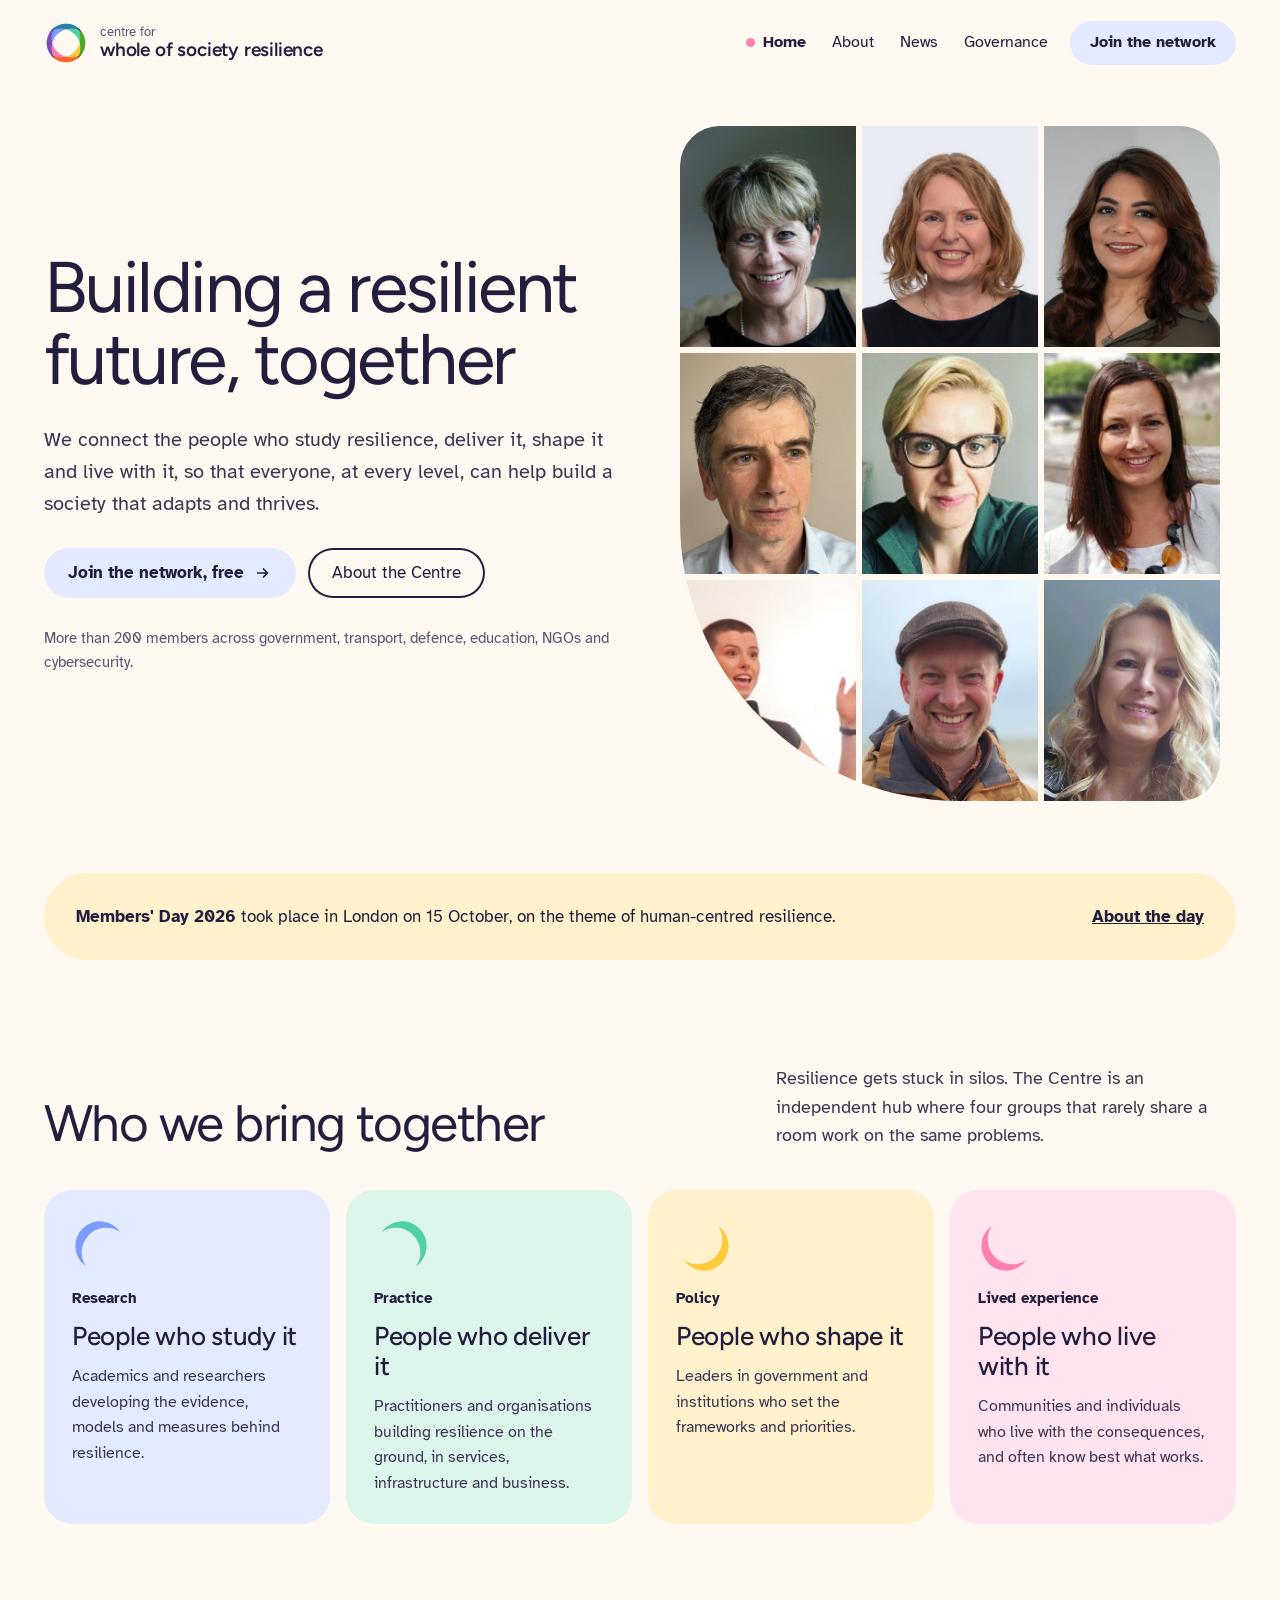
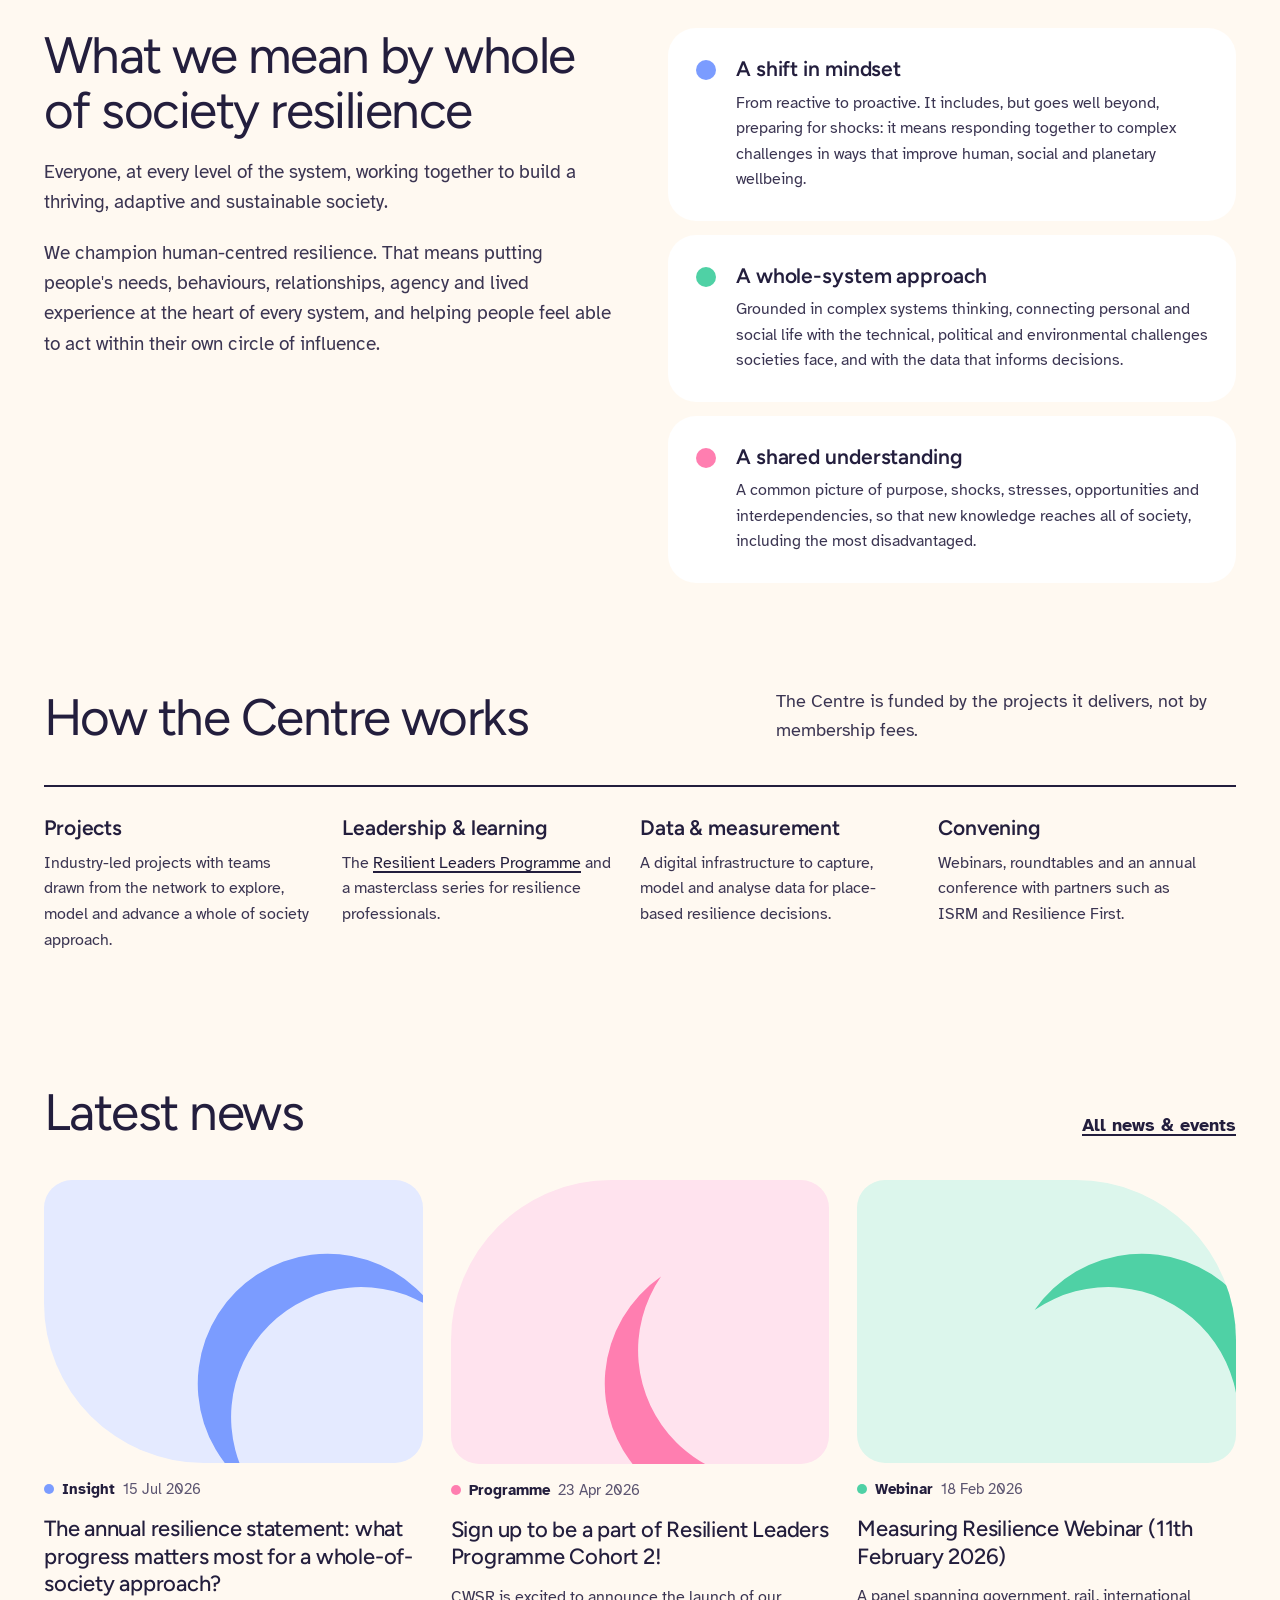
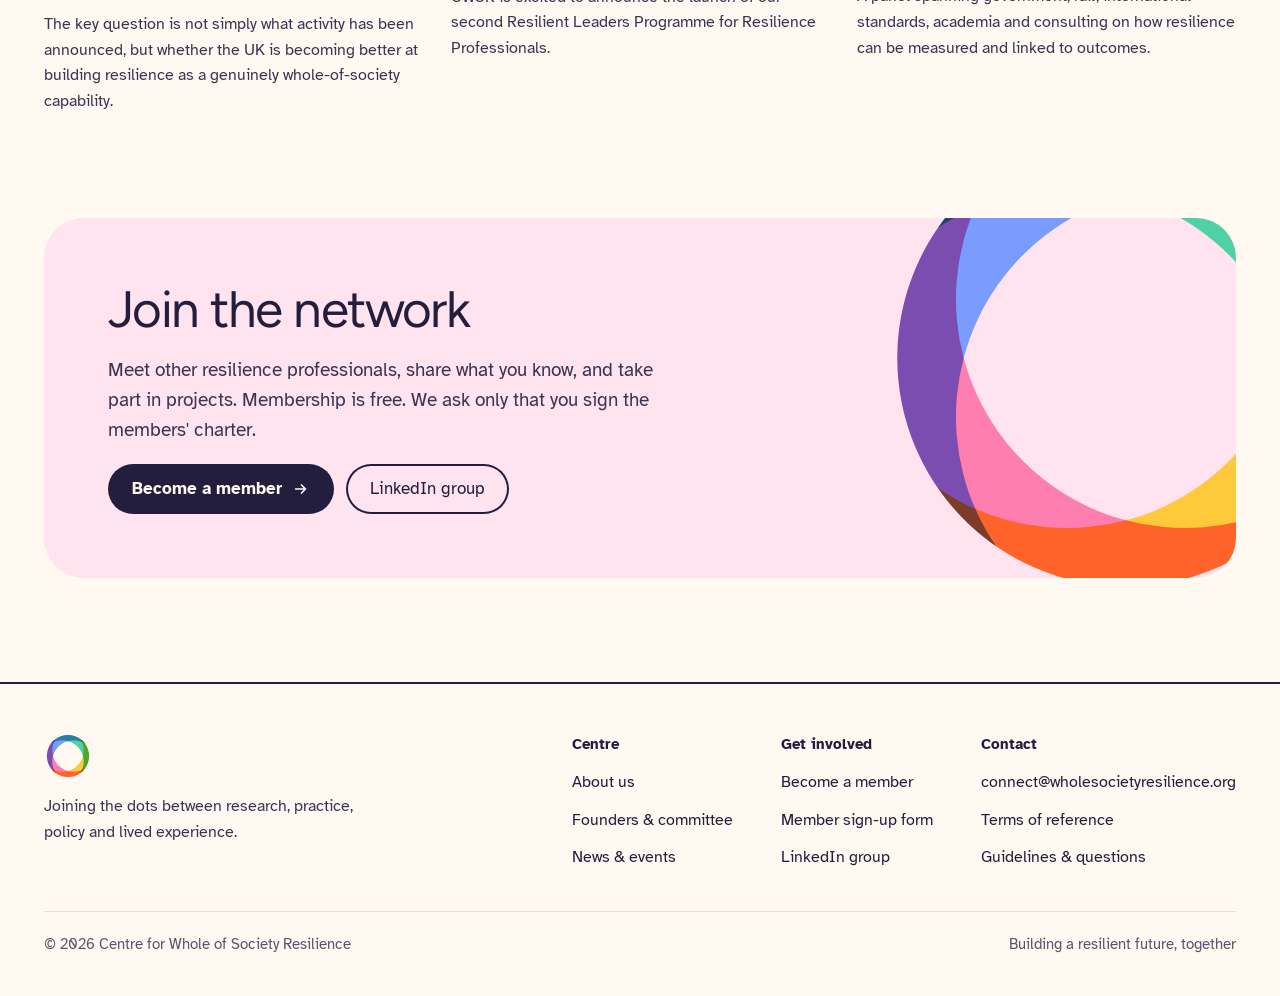
==== commit 8521055f: "Rebrand site with the four-moons identity Apply the new brand across every page: a mark of four over" ====
--- a/index.html
+++ b/index.html
@@ -4,320 +4,167 @@
 <meta charset="utf-8">
 <meta name="viewport" content="width=device-width, initial-scale=1">
 <title>Centre for Whole of Society Resilience (CWSR)</title>
-<meta name="description" content="A transdisciplinary network joining the dots between research, practice, policy and lived experience to build whole of society resilience.">
-<meta name="theme-color" content="#12261f">
+<meta name="description" content="A free, transdisciplinary network connecting the people who study resilience, deliver it, shape it and live with it.">
+<meta name="theme-color" content="#FFF9F1">
 <link rel="canonical" href="https://www.wholesocietyresilience.org/">
 <meta property="og:type" content="website">
 <meta property="og:site_name" content="Centre for Whole of Society Resilience">
 <meta property="og:title" content="Centre for Whole of Society Resilience (CWSR)">
-<meta property="og:description" content="A transdisciplinary network joining the dots between research, practice, policy and lived experience to build whole of society resilience.">
+<meta property="og:description" content="A free, transdisciplinary network connecting the people who study resilience, deliver it, shape it and live with it.">
+<meta property="og:image" content="https://www.wholesocietyresilience.org/assets/img/logo/cwsr-seal-paper-1024.png">
 <link rel="icon" type="image/png" href="assets/img/favicon.png">
 <link rel="apple-touch-icon" href="assets/img/apple-touch-icon.png">
 <link rel="preconnect" href="https://fonts.googleapis.com">
 <link rel="preconnect" href="https://fonts.gstatic.com" crossorigin>
-<link href="https://fonts.googleapis.com/css2?family=Fraunces:ital,opsz,wght,SOFT@0,9..144,300..600,0..100;1,9..144,300..600,0..100&family=IBM+Plex+Mono:wght@400;500;600&family=Public+Sans:ital,wght@0,400..700;1,400..700&display=swap" rel="stylesheet">
+<link href="https://fonts.googleapis.com/css2?family=Figtree:wght@400;500;600;700&family=Atkinson+Hyperlegible:ital,wght@0,400;0,700;1,400&display=swap" rel="stylesheet">
 <link rel="stylesheet" href="assets/css/styles.css">
 </head>
 <body>
 <a class="skip" href="#main">Skip to content</a>
 <header class="site-header">
   <div class="wrap site-header__inner">
-    <a class="brand" href="index.html" aria-label="CWSR home">
-      <img src="assets/img/logo-mark.png" alt="" width="44" height="44">
-      <span class="brand__text">
-        <span class="brand__name">Whole of Society Resilience</span>
-        <span class="brand__sub">Centre · CWSR</span>
-      </span>
+    <a class="brand" href="index.html" aria-label="Centre for Whole of Society Resilience, home">
+      <svg class="mark" width="44" height="44" viewBox="-50 -50 100 100" aria-hidden="true"><g><path d="M8,-43.27 A44,44 0 1,0 8,43.27 A44,44 0 0,1 8,-43.27 Z" transform="rotate(45)" fill="#7B9CFF"/><path d="M8,-43.27 A44,44 0 1,0 8,43.27 A44,44 0 0,1 8,-43.27 Z" transform="rotate(135)" fill="#4FD1A5"/><path d="M8,-43.27 A44,44 0 1,0 8,43.27 A44,44 0 0,1 8,-43.27 Z" transform="rotate(225)" fill="#FFC93C"/><path d="M8,-43.27 A44,44 0 1,0 8,43.27 A44,44 0 0,1 8,-43.27 Z" transform="rotate(315)" fill="#FF7EB0"/></g></svg>
+      <span class="brand__text"><span class="brand__sub">centre for</span><span class="brand__name">whole of society resilience</span></span>
     </a>
     <button class="nav-toggle" aria-expanded="false" aria-controls="site-nav" aria-label="Menu"><span></span></button>
     <nav class="nav" id="site-nav" aria-label="Main">
-        <a href="index.html" aria-current="page">Home</a>
-        <a href="about.html">About</a>
-        <a href="news.html">News</a>
-        <a href="governance.html">Governance</a>
-        <a class="btn" href="join.html">Become a member</a>
+      <a href="index.html" aria-current="page" style="--dot:#FF7EB0">Home</a>
+      <a href="about.html">About</a>
+      <a href="news.html">News</a>
+      <a href="governance.html">Governance</a>
+      <a class="btn" href="join.html">Join the network</a>
     </nav>
   </div>
 </header>
 <main id="main">
 <section class="hero">
-  <div class="wrap hero__grid">
-    <div>
-      <span class="eyebrow">Centre for Whole of Society Resilience</span>
-      <h1>Empowering <em>whole of society</em> resilience</h1>
-      <p class="lede">Building a resilient future, together. We connect the people who study resilience, deliver it, shape it and live with its consequences.</p>
-      <div class="hero__actions">
-        <a class="btn btn--gold" href="join.html">Become a member · it's free <svg viewBox="0 0 20 20" fill="none" aria-hidden="true"><path d="M4 10h11m-4.5-4.5L15 10l-4.5 4.5" stroke="currentColor" stroke-width="1.7" stroke-linecap="round" stroke-linejoin="round"/></svg></a>
-        <a class="btn btn--ghost" href="about.html">About the Centre</a>
-      </div>
-      <div class="hero__meta">
-        <span><strong>200+</strong> members</span>
-        <span><strong>Transdisciplinary</strong> network</span>
-        <span><strong>UK</strong> resilience framework</span>
-      </div>
-    </div>
-    <div class="hero__visual" aria-hidden="false">
-<svg viewBox="0 0 560 560" role="img" aria-labelledby="net-title"><title id="net-title">Research, practice, policy and lived experience connected through a shared network</title>
-<circle class="net-ring" cx="280" cy="280" r="205"/><circle class="net-ring" cx="280" cy="280" r="120"/>
-<line class="net-link" x1="236.5" y1="366.9" x2="135.0" y2="425.0"/>
-<line class="net-link" x1="236.5" y1="366.9" x2="211.2" y2="441.3"/>
-<line class="net-link" x1="231.6" y1="212.5" x2="135.0" y2="135.0"/>
-<line class="net-link" x1="231.6" y1="212.5" x2="202.3" y2="256.0"/>
-<line class="net-link" x1="147.6" y1="249.6" x2="135.0" y2="135.0"/>
-<line class="net-link" x1="147.6" y1="249.6" x2="154.9" y2="214.1"/>
-<line class="net-link" x1="430.7" y1="337.5" x2="425.0" y2="425.0"/>
-<line class="net-link" x1="430.7" y1="337.5" x2="464.5" y2="326.4"/>
-<line class="net-link" x1="358.1" y1="316.7" x2="425.0" y2="425.0"/>
-<line class="net-link" x1="358.1" y1="316.7" x2="358.5" y2="357.3"/>
-<line class="net-link" x1="85.3" y1="379.9" x2="135.0" y2="425.0"/>
-<line class="net-link" x1="85.3" y1="379.9" x2="93.0" y2="310.7"/>
-<line class="net-link" x1="358.5" y1="357.3" x2="425.0" y2="425.0"/>
-<line class="net-link" x1="154.9" y1="214.1" x2="135.0" y2="135.0"/>
-<line class="net-link" x1="357.5" y1="268.3" x2="425.0" y2="135.0"/>
-<line class="net-link" x1="357.5" y1="268.3" x2="358.1" y2="316.7"/>
-<line class="net-link" x1="356.9" y1="185.2" x2="425.0" y2="135.0"/>
-<line class="net-link" x1="356.9" y1="185.2" x2="357.5" y2="268.3"/>
-<line class="net-link" x1="202.1" y1="482.4" x2="135.0" y2="425.0"/>
-<line class="net-link" x1="202.1" y1="482.4" x2="211.2" y2="441.3"/>
-<line class="net-link" x1="353.7" y1="438.4" x2="425.0" y2="425.0"/>
-<line class="net-link" x1="353.7" y1="438.4" x2="371.3" y2="409.0"/>
-<line class="net-link" x1="191.9" y1="175.0" x2="135.0" y2="135.0"/>
-<line class="net-link" x1="191.9" y1="175.0" x2="217.8" y2="146.9"/>
-<line class="net-link" x1="202.3" y1="256.0" x2="135.0" y2="135.0"/>
-<line class="net-link" x1="217.8" y1="146.9" x2="135.0" y2="135.0"/>
-<line class="net-link" x1="211.2" y1="441.3" x2="135.0" y2="425.0"/>
-<line class="net-link" x1="161.4" y1="315.9" x2="135.0" y2="425.0"/>
-<line class="net-link" x1="161.4" y1="315.9" x2="147.6" y2="249.6"/>
-<line class="net-link" x1="333.9" y1="91.7" x2="425.0" y2="135.0"/>
-<line class="net-link" x1="333.9" y1="91.7" x2="295.8" y2="107.6"/>
-<line class="net-link" x1="286.4" y1="453.3" x2="425.0" y2="425.0"/>
-<line class="net-link" x1="286.4" y1="453.3" x2="353.7" y2="438.4"/>
-<line class="net-link" x1="55.3" y1="244.1" x2="135.0" y2="135.0"/>
-<line class="net-link" x1="55.3" y1="244.1" x2="93.0" y2="310.7"/>
-<line class="net-link" x1="264.3" y1="159.2" x2="135.0" y2="135.0"/>
-<line class="net-link" x1="264.3" y1="159.2" x2="217.8" y2="146.9"/>
-<line class="net-link" x1="371.3" y1="409.0" x2="425.0" y2="425.0"/>
-<line class="net-link" x1="464.5" y1="326.4" x2="425.0" y2="425.0"/>
-<line class="net-link" x1="295.8" y1="107.6" x2="425.0" y2="135.0"/>
-<line class="net-link" x1="408.6" y1="77.3" x2="425.0" y2="135.0"/>
-<line class="net-link" x1="408.6" y1="77.3" x2="333.9" y2="91.7"/>
-<line class="net-link" x1="93.0" y1="310.7" x2="135.0" y2="425.0"/>
-<line class="net-link" x1="93.0" y1="310.7" x2="161.4" y2="315.9"/>
-<path id="sp0" class="net-link net-link--strong" d="M135.0 135.0 L280 280"/>
-<path id="cv0" class="net-link" d="M135.0 135.0 Q280 280 425.0 135.0"/>
-<path id="sp1" class="net-link net-link--strong" d="M425.0 135.0 L280 280"/>
-<path id="cv1" class="net-link" d="M425.0 135.0 Q280 280 425.0 425.0"/>
-<path id="sp2" class="net-link net-link--strong" d="M425.0 425.0 L280 280"/>
-<path id="cv2" class="net-link" d="M425.0 425.0 Q280 280 135.0 425.0"/>
-<path id="sp3" class="net-link net-link--strong" d="M135.0 425.0 L280 280"/>
-<path id="cv3" class="net-link" d="M135.0 425.0 Q280 280 135.0 135.0"/>
-<circle class="net-dot net-dot--soft" cx="236.5" cy="366.9" r="4.5"/>
-<circle class="net-dot" cx="231.6" cy="212.5" r="3.2"/>
-<circle class="net-dot" cx="147.6" cy="249.6" r="3.2"/>
-<circle class="net-dot net-dot--soft" cx="430.7" cy="337.5" r="4.5"/>
-<circle class="net-dot" cx="358.1" cy="316.7" r="3.2"/>
-<circle class="net-dot" cx="85.3" cy="379.9" r="3.2"/>
-<circle class="net-dot net-dot--soft" cx="358.5" cy="357.3" r="4.5"/>
-<circle class="net-dot" cx="154.9" cy="214.1" r="3.2"/>
-<circle class="net-dot" cx="357.5" cy="268.3" r="3.2"/>
-<circle class="net-dot net-dot--soft" cx="356.9" cy="185.2" r="4.5"/>
-<circle class="net-dot" cx="202.1" cy="482.4" r="3.2"/>
-<circle class="net-dot" cx="353.7" cy="438.4" r="3.2"/>
-<circle class="net-dot net-dot--soft" cx="191.9" cy="175.0" r="4.5"/>
-<circle class="net-dot" cx="202.3" cy="256.0" r="3.2"/>
-<circle class="net-dot" cx="217.8" cy="146.9" r="3.2"/>
-<circle class="net-dot net-dot--soft" cx="211.2" cy="441.3" r="4.5"/>
-<circle class="net-dot" cx="161.4" cy="315.9" r="3.2"/>
-<circle class="net-dot" cx="333.9" cy="91.7" r="3.2"/>
-<circle class="net-dot net-dot--soft" cx="286.4" cy="453.3" r="4.5"/>
-<circle class="net-dot" cx="55.3" cy="244.1" r="3.2"/>
-<circle class="net-dot" cx="264.3" cy="159.2" r="3.2"/>
-<circle class="net-dot net-dot--soft" cx="371.3" cy="409.0" r="4.5"/>
-<circle class="net-dot" cx="464.5" cy="326.4" r="3.2"/>
-<circle class="net-dot" cx="295.8" cy="107.6" r="3.2"/>
-<circle class="net-dot net-dot--soft" cx="408.6" cy="77.3" r="4.5"/>
-<circle class="net-dot" cx="93.0" cy="310.7" r="3.2"/>
-<circle class="net-pulse" r="4"><animateMotion dur="3.2s" repeatCount="indefinite" begin="-0.4s" keyPoints="0;1" keyTimes="0;1" calcMode="linear"><mpath href="#sp0"/></animateMotion></circle>
-<circle class="net-pulse" r="3" opacity=".7"><animateMotion dur="5s" repeatCount="indefinite" begin="-0.5s"><mpath href="#cv0"/></animateMotion></circle>
-<circle class="net-pulse" r="4"><animateMotion dur="3.9000000000000004s" repeatCount="indefinite" begin="-1.0s" keyPoints="1;0" keyTimes="0;1" calcMode="linear"><mpath href="#sp1"/></animateMotion></circle>
-<circle class="net-pulse" r="3" opacity=".7"><animateMotion dur="6s" repeatCount="indefinite" begin="-1.6s"><mpath href="#cv1"/></animateMotion></circle>
-<circle class="net-pulse" r="4"><animateMotion dur="4.6s" repeatCount="indefinite" begin="-1.6s" keyPoints="0;1" keyTimes="0;1" calcMode="linear"><mpath href="#sp2"/></animateMotion></circle>
-<circle class="net-pulse" r="3" opacity=".7"><animateMotion dur="7s" repeatCount="indefinite" begin="-2.7s"><mpath href="#cv2"/></animateMotion></circle>
-<circle class="net-pulse" r="4"><animateMotion dur="5.3s" repeatCount="indefinite" begin="-2.1999999999999997s" keyPoints="1;0" keyTimes="0;1" calcMode="linear"><mpath href="#sp3"/></animateMotion></circle>
-<circle class="net-pulse" r="3" opacity=".7"><animateMotion dur="8s" repeatCount="indefinite" begin="-3.8000000000000003s"><mpath href="#cv3"/></animateMotion></circle>
-<circle class="net-centre" cx="280" cy="280" r="54"/><circle cx="280" cy="280" r="54" fill="none" stroke="var(--gold)" stroke-width="1.4" stroke-dasharray="3 5"><animateTransform attributeName="transform" type="rotate" from="0 280 280" to="360 280 280" dur="40s" repeatCount="indefinite"/></circle>
-<text x="280" y="276" text-anchor="middle" style="font-family:var(--serif);font-size:17px;fill:var(--ink);font-style:italic">Whole of</text><text x="280" y="296" text-anchor="middle" style="font-family:var(--serif);font-size:17px;fill:var(--ink);font-style:italic">society</text>
-<g class="net-node"><circle class="halo" cx="135.0" cy="135.0" r="15"/><circle class="core" cx="135.0" cy="135.0" r="6"/><text x="135.0" y="107.0" text-anchor="middle">Research</text></g>
-<g class="net-node"><circle class="halo" cx="425.0" cy="135.0" r="15"/><circle class="core" cx="425.0" cy="135.0" r="6"/><text x="425.0" y="107.0" text-anchor="middle">Practice</text></g>
-<g class="net-node"><circle class="halo" cx="425.0" cy="425.0" r="15"/><circle class="core" cx="425.0" cy="425.0" r="6"/><text x="425.0" y="463.0" text-anchor="middle">Policy</text></g>
-<g class="net-node"><circle class="halo" cx="135.0" cy="425.0" r="15"/><circle class="core" cx="135.0" cy="425.0" r="6"/><text x="135.0" y="463.0" text-anchor="middle">Lived experience</text></g>
-</svg>
-
-    </div>
-  </div>
-</section>
-
-<section class="section section--ink" aria-labelledby="hc-title">
-  <div class="wrap">
-    <div class="statement">
-      <div class="statement__mark"><span class="eyebrow" id="hc-title">Our purpose</span></div>
-      <div>
-        <blockquote class="reveal">Whole of Society Resilience means that everyone, at every level of the system, works together to build a <em>thriving, adaptive and sustainable</em> society.</blockquote>
-        <div class="statement__body reveal">
-          <p><strong style="color:var(--paper)">We champion human-centred resilience.</strong> That means putting people — their needs, behaviours, relationships, agency and lived experience — at the heart of every system.</p>
-          <p>It means helping people feel empowered to take action within their own circle of influence, while connecting research, practice, policy and lived experience to build resilience that is more human, more joined-up and more effective.</p>
-        </div>
-      </div>
-    </div>
-
-    <div class="quad">
-      <div class="quad__item reveal"><span class="quad__num">01</span><h3>Who study it</h3><p>Researchers and academics building the evidence base.</p></div>
-      <div class="quad__item reveal"><span class="quad__num">02</span><h3>Who deliver it</h3><p>Practitioners, consultants and resilience professionals.</p></div>
-      <div class="quad__item reveal"><span class="quad__num">03</span><h3>Who shape it</h3><p>Policymakers and leaders across government and industry.</p></div>
-      <div class="quad__item reveal"><span class="quad__num">04</span><h3>Who live with it</h3><p>Communities, households and the people resilience is for.</p></div>
-    </div>
-  </div>
-</section>
-
-<section class="section" aria-labelledby="approach-title">
+  <div class="wrap">
+    <div class="hero__grid">
+      <div class="hero__copy">
+        <h1>Building a resilient future, together</h1>
+        <p class="lede">We connect the people who study resilience, deliver it, shape it and live with it, so that everyone, at every level, can help build a society that adapts and thrives.</p>
+        <div class="actions">
+          <a class="btn" href="join.html">Join the network, free <svg viewBox="0 0 20 20" fill="none" aria-hidden="true"><path d="M4 10h11m-4.5-4.5L15 10l-4.5 4.5" stroke="currentColor" stroke-width="1.8" stroke-linecap="round" stroke-linejoin="round"/></svg></a>
+          <a class="btn btn--outline" href="about.html">About the Centre</a>
+        </div>
+        <p class="small">More than 200 members across government, transport, defence, education, NGOs and cybersecurity.</p>
+      </div>
+      <div class="mosaic" role="img" aria-label="The Centre's founders and steering committee"><img src="assets/img/team/ruth-crick.jpg" alt="" loading="lazy" width="480" height="480"><img src="assets/img/team/caroline-field.jpg" alt="" loading="lazy" width="480" height="480"><img src="assets/img/team/adeela-shafi.jpg" alt="" loading="lazy" width="480" height="480"><img src="assets/img/team/richard-smith-bingham.jpg" alt="" loading="lazy" width="480" height="480"><img src="assets/img/team/claire-crichton-allen.jpg" alt="" loading="lazy" width="480" height="480"><img src="assets/img/team/wendy-tipper.jpg" alt="" loading="lazy" width="480" height="480"><img src="assets/img/team/phoebe-andrew.jpg" alt="" loading="lazy" width="480" height="480"><img src="assets/img/team/tim-norton.jpg" alt="" loading="lazy" width="480" height="480"><img src="assets/img/team/nadine-sulkowski.jpg" alt="" loading="lazy" width="480" height="480"></div>
+    </div>
+    <div class="banner reveal">
+      <p><strong>Members' Day 2026</strong> took place in London on 15 October, on the theme of human-centred resilience.</p>
+      <a href="news/members-day-2026.html">About the day</a>
+    </div>
+  </div>
+</section>
+
+<section class="section" aria-labelledby="who-title">
   <div class="wrap">
     <div class="section-head reveal">
-      <h2 id="approach-title">How we <em>think</em> about resilience</h2>
-      <p class="muted">It includes, but goes way beyond, the more traditional understanding of resilience as preparedness for adversity and responding to shock events.</p>
+      <h2 id="who-title">Who we bring together</h2>
+      <p class="muted">Resilience gets stuck in silos. The Centre is an independent hub where four groups that rarely share a room work on the same problems.</p>
+    </div>
+    <div class="groups">
+      <article class="group t-blue reveal">
+        <svg viewBox="-50 -50 100 100" aria-hidden="true" width="56" height="56"><path d="M8,-43.27 A44,44 0 1,0 8,43.27 A44,44 0 0,1 8,-43.27 Z" transform="rotate(45)" fill="#7B9CFF"/></svg>
+        <span class="group__kind">Research</span>
+        <h3>People who study it</h3>
+        <p>Academics and researchers developing the evidence, models and measures behind resilience.</p>
+      </article>
+      <article class="group t-mint reveal">
+        <svg viewBox="-50 -50 100 100" aria-hidden="true" width="56" height="56"><path d="M8,-43.27 A44,44 0 1,0 8,43.27 A44,44 0 0,1 8,-43.27 Z" transform="rotate(135)" fill="#4FD1A5"/></svg>
+        <span class="group__kind">Practice</span>
+        <h3>People who deliver it</h3>
+        <p>Practitioners and organisations building resilience on the ground, in services, infrastructure and business.</p>
+      </article>
+      <article class="group t-sun reveal">
+        <svg viewBox="-50 -50 100 100" aria-hidden="true" width="56" height="56"><path d="M8,-43.27 A44,44 0 1,0 8,43.27 A44,44 0 0,1 8,-43.27 Z" transform="rotate(225)" fill="#FFC93C"/></svg>
+        <span class="group__kind">Policy</span>
+        <h3>People who shape it</h3>
+        <p>Leaders in government and institutions who set the frameworks and priorities.</p>
+      </article>
+      <article class="group t-peony reveal">
+        <svg viewBox="-50 -50 100 100" aria-hidden="true" width="56" height="56"><path d="M8,-43.27 A44,44 0 1,0 8,43.27 A44,44 0 0,1 8,-43.27 Z" transform="rotate(315)" fill="#FF7EB0"/></svg>
+        <span class="group__kind">Lived experience</span>
+        <h3>People who live with it</h3>
+        <p>Communities and individuals who live with the consequences, and often know best what works.</p>
+      </article>
+    </div>
+  </div>
+</section>
+
+<section class="section" aria-labelledby="purpose-title">
+  <div class="wrap split">
+    <div class="stack reveal">
+      <h2 id="purpose-title">What we mean by whole of society resilience</h2>
+      <p>Everyone, at every level of the system, working together to build a thriving, adaptive and sustainable society.</p>
+      <p>We champion human-centred resilience. That means putting people's needs, behaviours, relationships, agency and lived experience at the heart of every system, and helping people feel able to act within their own circle of influence.</p>
     </div>
     <div class="pillars">
-      <article class="pillar reveal">
-        <div><div class="pillar__num">01</div><svg class="pillar__icon" viewBox="0 0 64 64" fill="none" stroke="currentColor" stroke-width="1.5" aria-hidden="true"><path d="M8 44c10 0 14-24 26-24s14 12 22 12"/><circle cx="8" cy="44" r="3" fill="currentColor"/><path d="M50 26l6 6-6 6"/></svg></div>
-        <h3>A mindset shift</h3>
-        <div class="pillar__body">
-          <p class="pillar__lead">Whole Society Resilience requires a radical shift in mindset from a reactive to a proactive stance — a collaborative approach that breaks down silos and empowers community-led resilience initiatives.</p>
-          <p>It involves empowering people to respond effectively and collaboratively to complex challenges. To make sense of the deluge of data and information in a way that is purposeful and leads towards greater human, societal and planetary wellbeing.</p>
-        </div>
-      </article>
-      <article class="pillar reveal">
-        <div><div class="pillar__num">02</div><svg class="pillar__icon" viewBox="0 0 64 64" fill="none" stroke="currentColor" stroke-width="1.5" aria-hidden="true"><circle cx="32" cy="32" r="6"/><circle cx="12" cy="14" r="4"/><circle cx="52" cy="14" r="4"/><circle cx="12" cy="50" r="4"/><circle cx="52" cy="50" r="4"/><path d="M15 17l12 11M49 17 37 28M15 47l12-11M49 47 37 36M16 14h32M16 50h32"/></svg></div>
-        <h3>A whole system approach</h3>
-        <div class="pillar__body">
-          <p class="pillar__lead">A whole system approach, underpinned by (complex) systems thinking, that connects the human, personal and social world with the technical, political and environmental ‘wicked’ challenges facing societies and our planet.</p>
-          <p>The unique contribution of the Centre is to deliberately bring together such capabilities — including the measurement models and data that inform them — to support and enhance the work that emerges from this ‘silo-busting’ approach.</p>
-          <p>We do this through innovative, industry-led projects and leadership and learning programmes which explore, model and advance a whole of society approach to resilience at multiple levels. We are developing a digital infrastructure to capture, model and analyse data so it can be used effectively for leadership decision-making for whole of society and place-based resilience policies.</p>
-        </div>
-      </article>
-      <article class="pillar reveal">
-        <div><div class="pillar__num">03</div><svg class="pillar__icon" viewBox="0 0 64 64" fill="none" stroke="currentColor" stroke-width="1.5" aria-hidden="true"><circle cx="24" cy="32" r="16"/><circle cx="40" cy="32" r="16"/><circle cx="32" cy="32" r="3" fill="currentColor"/></svg></div>
-        <h3>A shared understanding</h3>
-        <div class="pillar__body">
-          <p class="pillar__lead">We promote a shared understanding of our purpose, shocks, stresses, opportunities and interdependencies.</p>
-          <p>The Centre provides an independent hub that holds the creative tension between the differing and often competing values and lifecycles of research, policy, practice, commerce and digital innovation.</p>
-          <p>We procure and promote projects and programmes that contribute new knowledge and know-how to the whole of society, including the most disadvantaged.</p>
-        </div>
-      </article>
-    </div>
-  </div>
-</section>
-
-<section class="section section--paper2" aria-labelledby="members-title">
-  <div class="wrap stats">
-    <div class="reveal">
-      <div class="bignum">200<sup>+</sup></div>
-      <div class="bignum-label">Members across the network</div>
-    </div>
-    <div class="reveal">
-      <span class="eyebrow">Our members</span>
-      <h2 id="members-title">A network broad enough to <em>join the dots</em>.</h2>
-      <p class="muted">Our transdisciplinary members span industries from the public sector, defence and transport to NGOs, education and cybersecurity. This breadth is critical to join the dots and share insights to improve societal resilience.</p>
-      <ul class="chips">
-        <li>Public sector</li><li>Defence</li><li>Transport</li><li>NGOs</li><li>Education</li><li>Cybersecurity</li><li>Consulting</li><li>Academia</li>
-      </ul>
-    </div>
-  </div>
-</section>
-
-<section class="section" aria-labelledby="rlp-title">
-  <div class="wrap">
-    <div class="feature reveal">
-      <div class="feature__body">
-        <span class="eyebrow">Leadership &amp; learning</span>
-        <h2 id="rlp-title">The Resilient Leaders Programme</h2>
-        <p>Building resilience requires a proactive, systems-focused leadership approach that empowers communities and organisations to take ownership. This programme develops the leadership capabilities and mindsets needed to embed resilience across the system and deliver lasting change.</p>
-        <p>Delivered by PA and Leading4Change, both accredited Resilient Leaders Consultants, for resilience professionals across central government, local government, business and the voluntary sector.</p>
-        <p style="margin-top:28px"><a class="btn btn--gold" href="news/resilient-leaders-programme-cohort-2.html">About the programme <svg viewBox="0 0 20 20" fill="none" aria-hidden="true"><path d="M4 10h11m-4.5-4.5L15 10l-4.5 4.5" stroke="currentColor" stroke-width="1.7" stroke-linecap="round" stroke-linejoin="round"/></svg></a></p>
-      </div>
-      <div class="feature__side">
-        <dl class="feature__facts">
-          <div><dt>Duration</dt><dd>14 weeks</dd></div>
-          <div><dt>Cohort size</dt><dd>12 leaders</dd></div>
-          <div><dt>Cohort 1 growth</dt><dd>11% overall</dd></div>
-          <div><dt>Highest growth</dt><dd>40%+</dd></div>
-        </dl>
-        <blockquote>“Inspiring, informative, grounding… enabled some deep self-reflection which was incredibly welcome.”</blockquote>
-      </div>
-    </div>
-  </div>
-</section>
-
-<section class="section section--paper2" aria-labelledby="news-title">
+      <div class="pillar reveal"><span class="dot dot--blue"></span><div><h3>A shift in mindset</h3><p>From reactive to proactive. It includes, but goes well beyond, preparing for shocks: it means responding together to complex challenges in ways that improve human, social and planetary wellbeing.</p></div></div>
+      <div class="pillar reveal"><span class="dot dot--mint"></span><div><h3>A whole-system approach</h3><p>Grounded in complex systems thinking, connecting personal and social life with the technical, political and environmental challenges societies face, and with the data that informs decisions.</p></div></div>
+      <div class="pillar reveal"><span class="dot dot--peony"></span><div><h3>A shared understanding</h3><p>A common picture of purpose, shocks, stresses, opportunities and interdependencies, so that new knowledge reaches all of society, including the most disadvantaged.</p></div></div>
+    </div>
+  </div>
+</section>
+
+<section class="section" aria-labelledby="how-title">
   <div class="wrap">
     <div class="section-head reveal">
-      <h2 id="news-title">Latest from the Centre</h2>
-      <p class="muted">Events, programmes and perspectives on the UK’s resilience agenda. <a class="link" href="news.html">All news</a></p>
+      <h2 id="how-title">How the Centre works</h2>
+      <p class="muted">The Centre is funded by the projects it delivers, not by membership fees.</p>
+    </div>
+    <div class="ruled reveal">
+      <div><h3>Projects</h3><p>Industry-led projects with teams drawn from the network to explore, model and advance a whole of society approach.</p></div>
+      <div><h3>Leadership &amp; learning</h3><p>The <a class="link" href="news/resilient-leaders-programme-cohort-2.html">Resilient Leaders Programme</a> and a masterclass series for resilience professionals.</p></div>
+      <div><h3>Data &amp; measurement</h3><p>A digital infrastructure to capture, model and analyse data for place-based resilience decisions.</p></div>
+      <div><h3>Convening</h3><p>Webinars, roundtables and an annual conference with partners such as ISRM and Resilience First.</p></div>
+    </div>
+  </div>
+</section>
+
+<section class="section" aria-labelledby="news-title">
+  <div class="wrap">
+    <div class="section-head reveal">
+      <h2 id="news-title">Latest news</h2>
+      <a class="link" href="news.html"><strong>All news &amp; events</strong></a>
     </div>
     <div class="cards">
-      <a class="card card--lead reveal" href="news/annual-resilience-statement-2026.html">
-        <div class="card__meta"><span class="card__tag">Insight</span><span>15 Jul 2026</span></div>
+      <a class="card reveal" href="news/annual-resilience-statement-2026.html">
+        <div class="card__art" style="background:#E4EAFF"><svg viewBox="-50 -50 100 100" aria-hidden="true" ><path d="M8,-43.27 A44,44 0 1,0 8,43.27 A44,44 0 0,1 8,-43.27 Z" transform="rotate(45)" fill="#7B9CFF"/></svg></div>
+        <div class="card__meta"><span class="dot dot--blue"></span><strong>Insight</strong><span>15 Jul 2026</span></div>
         <h3>The annual resilience statement: what progress matters most for a whole-of-society approach?</h3>
         <p>The key question is not simply what activity has been announced, but whether the UK is becoming better at building resilience as a genuinely whole-of-society capability.</p>
-        <span class="card__more">Read the piece <svg viewBox="0 0 20 20" fill="none" aria-hidden="true"><path d="M4 10h11m-4.5-4.5L15 10l-4.5 4.5" stroke="currentColor" stroke-width="1.7" stroke-linecap="round" stroke-linejoin="round"/></svg></span>
       </a>
-      <a class="card reveal" href="news/members-day-2026.html">
-        <div class="card__meta"><span class="card__tag">Event</span><span>2 Sep 2026</span></div>
-        <h3>Save the Date: CWSR Members’ Day 2026</h3>
-        <p>Thursday 15 October 2026 · London. CWSR Members’ Day returns, bringing together members from across sectors to explore this year’s theme of human-centred resilience.</p>
-        <span class="card__more">Read more <svg viewBox="0 0 20 20" fill="none" aria-hidden="true"><path d="M4 10h11m-4.5-4.5L15 10l-4.5 4.5" stroke="currentColor" stroke-width="1.7" stroke-linecap="round" stroke-linejoin="round"/></svg></span>
-      </a>
-    </div>
-    <div class="cards cards--2" style="margin-top:24px">
       <a class="card reveal" href="news/resilient-leaders-programme-cohort-2.html">
-        <div class="card__meta"><span class="card__tag">Programme</span><span>23 Apr 2026</span></div>
+        <div class="card__art" style="background:#FFE3EE"><svg viewBox="-50 -50 100 100" aria-hidden="true" ><path d="M8,-43.27 A44,44 0 1,0 8,43.27 A44,44 0 0,1 8,-43.27 Z" transform="rotate(315)" fill="#FF7EB0"/></svg></div>
+        <div class="card__meta"><span class="dot dot--peony"></span><strong>Programme</strong><span>23 Apr 2026</span></div>
         <h3>Sign up to be a part of Resilient Leaders Programme Cohort 2!</h3>
         <p>CWSR is excited to announce the launch of our second Resilient Leaders Programme for Resilience Professionals.</p>
-        <span class="card__more">Read more <svg viewBox="0 0 20 20" fill="none" aria-hidden="true"><path d="M4 10h11m-4.5-4.5L15 10l-4.5 4.5" stroke="currentColor" stroke-width="1.7" stroke-linecap="round" stroke-linejoin="round"/></svg></span>
       </a>
       <a class="card reveal" href="news/measuring-resilience-webinar.html">
-        <div class="card__meta"><span class="card__tag">Webinar</span><span>18 Feb 2026</span></div>
+        <div class="card__art" style="background:#DCF6EC"><svg viewBox="-50 -50 100 100" aria-hidden="true" ><path d="M8,-43.27 A44,44 0 1,0 8,43.27 A44,44 0 0,1 8,-43.27 Z" transform="rotate(135)" fill="#4FD1A5"/></svg></div>
+        <div class="card__meta"><span class="dot dot--mint"></span><strong>Webinar</strong><span>18 Feb 2026</span></div>
         <h3>Measuring Resilience Webinar (11th February 2026)</h3>
         <p>A panel spanning government, rail, international standards, academia and consulting on how resilience can be measured and linked to outcomes.</p>
-        <span class="card__more">Read more <svg viewBox="0 0 20 20" fill="none" aria-hidden="true"><path d="M4 10h11m-4.5-4.5L15 10l-4.5 4.5" stroke="currentColor" stroke-width="1.7" stroke-linecap="round" stroke-linejoin="round"/></svg></span>
       </a>
     </div>
   </div>
 </section>
 
-<section class="section section--ink" id="join" aria-labelledby="join-title">
-  <div class="wrap join">
-    <div class="reveal">
-      <span class="eyebrow">Membership · It's free</span>
-      <h2 id="join-title">Become a <em>member</em> of the network.</h2>
-      <ul class="join__perks">
-        <li>Meet other resilience professionals</li>
-        <li>Share knowledge</li>
-        <li>Participate in impactful projects</li>
-      </ul>
-      <div class="join__actions">
-        <a class="btn btn--gold" href="https://forms.office.com/Pages/ResponsePage.aspx?id=cpq-ajTOTkO78oZ8lo_C139YKKTOPjtGtlPz7X8FWPRUN1pBMTRWQVBHTzdWRE9UQlRVMjhPOFU4Mi4u" rel="noopener">Member sign up <svg viewBox="0 0 20 20" fill="none" aria-hidden="true"><path d="M4 10h11m-4.5-4.5L15 10l-4.5 4.5" stroke="currentColor" stroke-width="1.7" stroke-linecap="round" stroke-linejoin="round"/></svg></a>
-        <a class="btn btn--ghost-light" href="https://www.linkedin.com/groups/12970125/" rel="noopener">Join our LinkedIn group</a>
-      </div>
-    </div>
-    <div class="charter reveal">
-      <span class="charter__label">CWSR Membership Charter</span>
-      <h3>What members agree to</h3>
-      <p>As a Member of the Centre for Whole Society Resilience (CWSR) I agree to work collaboratively and inclusively with other members to forward the purpose of the Centre in delivering Whole Society Resilience. Specifically, I will endeavour to:</p>
-      <ol>
-        <li>participate in dialogue that promotes and enhances the centre on social media and at industry events;</li>
-        <li>be willing to host a CWSR meeting if you have appropriate facilities;</li>
-        <li>contribute to discussion forums, papers, articles or projects with other members.</li>
-      </ol>
-      <p class="charter__foot">Questions? Contact us at <a class="link" href="mailto:connect@wholesocietyresilience.org">connect@wholesocietyresilience.org</a></p>
+<section class="section" aria-labelledby="join-title">
+  <div class="wrap">
+    <div class="join-band reveal">
+      <svg class="mark" width="520" height="520" viewBox="-50 -50 100 100" aria-hidden="true"><g><path d="M8,-43.27 A44,44 0 1,0 8,43.27 A44,44 0 0,1 8,-43.27 Z" transform="rotate(45)" fill="#7B9CFF"/><path d="M8,-43.27 A44,44 0 1,0 8,43.27 A44,44 0 0,1 8,-43.27 Z" transform="rotate(135)" fill="#4FD1A5"/><path d="M8,-43.27 A44,44 0 1,0 8,43.27 A44,44 0 0,1 8,-43.27 Z" transform="rotate(225)" fill="#FFC93C"/><path d="M8,-43.27 A44,44 0 1,0 8,43.27 A44,44 0 0,1 8,-43.27 Z" transform="rotate(315)" fill="#FF7EB0"/></g></svg>
+      <div class="join-band__body">
+        <h2 id="join-title">Join the network</h2>
+        <p>Meet other resilience professionals, share what you know, and take part in projects. Membership is free. We ask only that you sign the members' charter.</p>
+        <div class="actions">
+          <a class="btn btn--ink" href="join.html">Become a member <svg viewBox="0 0 20 20" fill="none" aria-hidden="true"><path d="M4 10h11m-4.5-4.5L15 10l-4.5 4.5" stroke="currentColor" stroke-width="1.8" stroke-linecap="round" stroke-linejoin="round"/></svg></a>
+          <a class="btn btn--outline" href="https://www.linkedin.com/groups/12970125/" rel="noopener">LinkedIn group</a>
+        </div>
+      </div>
     </div>
   </div>
 </section>
@@ -326,38 +173,39 @@
   <div class="wrap">
     <div class="footer__top">
       <div class="footer__brand">
-        <img src="assets/img/logo-mark-light.png" alt="" width="64" height="64">
-        <p>Joining the dots between research, practice and policy.</p>
-      </div>
-      <div>
-        <h4>Centre</h4>
-        <ul>
-          <li><a href="about.html">About us</a></li>
-          <li><a href="about.html#people">Founders &amp; steering committee</a></li>
-          <li><a href="news.html">News &amp; insight</a></li>
-        </ul>
-      </div>
-      <div>
-        <h4>Get involved</h4>
-        <ul>
-          <li><a href="join.html">Become a member</a></li>
-          <li><a href="https://forms.office.com/Pages/ResponsePage.aspx?id=cpq-ajTOTkO78oZ8lo_C139YKKTOPjtGtlPz7X8FWPRUN1pBMTRWQVBHTzdWRE9UQlRVMjhPOFU4Mi4u" rel="noopener">Member sign up</a></li>
-          <li><a href="https://www.linkedin.com/groups/12970125/" rel="noopener">LinkedIn group</a></li>
-        </ul>
-      </div>
-      <div>
-        <h4>Contact</h4>
-        <ul>
-          <li><a href="mailto:connect@wholesocietyresilience.org">connect@wholesocietyresilience.org</a></li>
-          <li><a href="governance.html#terms">Terms of Reference</a></li>
-          <li><a href="governance.html#guidelines">Site rules</a></li>
-        </ul>
-      </div>
-    </div>
-    <div class="footer__word" aria-hidden="true">Resilient, together.</div>
+        <svg class="mark" width="48" height="48" viewBox="-50 -50 100 100" aria-hidden="true"><g><path d="M8,-43.27 A44,44 0 1,0 8,43.27 A44,44 0 0,1 8,-43.27 Z" transform="rotate(45)" fill="#7B9CFF"/><path d="M8,-43.27 A44,44 0 1,0 8,43.27 A44,44 0 0,1 8,-43.27 Z" transform="rotate(135)" fill="#4FD1A5"/><path d="M8,-43.27 A44,44 0 1,0 8,43.27 A44,44 0 0,1 8,-43.27 Z" transform="rotate(225)" fill="#FFC93C"/><path d="M8,-43.27 A44,44 0 1,0 8,43.27 A44,44 0 0,1 8,-43.27 Z" transform="rotate(315)" fill="#FF7EB0"/></g></svg>
+        <p>Joining the dots between research, practice, policy and lived experience.</p>
+      </div>
+      <div class="footer__cols">
+        <div>
+          <h4>Centre</h4>
+          <ul>
+            <li><a href="about.html">About us</a></li>
+            <li><a href="about.html#people">Founders &amp; committee</a></li>
+            <li><a href="news.html">News &amp; events</a></li>
+          </ul>
+        </div>
+        <div>
+          <h4>Get involved</h4>
+          <ul>
+            <li><a href="join.html">Become a member</a></li>
+            <li><a href="https://forms.office.com/Pages/ResponsePage.aspx?id=cpq-ajTOTkO78oZ8lo_C139YKKTOPjtGtlPz7X8FWPRUN1pBMTRWQVBHTzdWRE9UQlRVMjhPOFU4Mi4u" rel="noopener">Member sign-up form</a></li>
+            <li><a href="https://www.linkedin.com/groups/12970125/" rel="noopener">LinkedIn group</a></li>
+          </ul>
+        </div>
+        <div>
+          <h4>Contact</h4>
+          <ul>
+            <li><a href="mailto:connect@wholesocietyresilience.org">connect@wholesocietyresilience.org</a></li>
+            <li><a href="governance.html#terms">Terms of reference</a></li>
+            <li><a href="governance.html#faq">Guidelines &amp; questions</a></li>
+          </ul>
+        </div>
+      </div>
+    </div>
     <div class="footer__bottom">
-      <span>© 2026 Centre for Whole of Society Resilience (CWSR)</span>
-      <span>Building a resilient future, together.</span>
+      <span>© 2026 Centre for Whole of Society Resilience</span>
+      <span>Building a resilient future, together</span>
     </div>
   </div>
 </footer>
--- a/assets/css/styles.css
+++ b/assets/css/styles.css
@@ -1,562 +1,301 @@
-/* ==========================================================================
-   Centre for Whole of Society Resilience — site styles
-   Palette drawn from the CWSR mark: rooted forest ink, warm paper, signal gold.
-   ========================================================================== */
+/* Centre for Whole of Society Resilience
+   Four moons, one whole: four strands (study, deliver, shape, live with) that overprint where they meet. */
 
 :root {
-  --ink: #12261f;
-  --ink-2: #1c3a2f;
-  --ink-3: #284d3f;
-  --moss: #3d6b57;
-  --leaf: #8fb39b;
-  --paper: #f6f2e9;
-  --paper-2: #ede6d6;
-  --paper-3: #e2d9c4;
-  --gold: #e2ac2f;
-  --gold-soft: #f3d98f;
-  --text: #1b2a24;
-  --muted: #55665e;
-  --line: rgba(18, 38, 31, 0.14);
-  --line-strong: rgba(18, 38, 31, 0.28);
-  --line-light: rgba(246, 242, 233, 0.16);
-
-  --serif: "Fraunces", "Iowan Old Style", Georgia, serif;
-  --sans: "Public Sans", "Segoe UI", system-ui, -apple-system, sans-serif;
-  --mono: "IBM Plex Mono", ui-monospace, "SFMono-Regular", Menlo, monospace;
-
-  --wrap: 1240px;
-  --gutter: clamp(20px, 4vw, 48px);
-  --radius: 14px;
-  --ease: cubic-bezier(.2, .7, .2, 1);
+  --paper: #FFF9F1;
+  --white: #FFFFFF;
+  --ink: #231E3D;
+  --ink-2: #3B3552;
+  --dusk: #5B5470;
+  --line: #E9DFD2;
+
+  --blue: #7B9CFF;  --blue-t: #E4EAFF;  --blue-d: #3B4C99;
+  --mint: #4FD1A5;  --mint-t: #DCF6EC;  --mint-d: #1F6B50;
+  --sun: #FFC93C;   --sun-t: #FFF1CC;   --sun-d: #7A5A00;
+  --peony: #FF7EB0; --peony-t: #FFE3EE; --peony-d: #9B2C5C;
+
+  --display: "Figtree", system-ui, sans-serif;
+  --text: "Atkinson Hyperlegible", system-ui, sans-serif;
+
+  --r-card: 28px;
+  --r-big: 40px;
 }
 
 *, *::before, *::after { box-sizing: border-box; }
-
 html { -webkit-text-size-adjust: 100%; scroll-behavior: smooth; }
-@media (prefers-reduced-motion: reduce) { html { scroll-behavior: auto; } }
-
 body {
   margin: 0;
   background: var(--paper);
-  color: var(--text);
-  font-family: var(--sans);
-  font-size: 17px;
-  line-height: 1.65;
+  color: var(--ink);
+  font-family: var(--text);
+  font-size: 18px;
+  line-height: 1.6;
   -webkit-font-smoothing: antialiased;
-  text-rendering: optimizeLegibility;
-}
-
+  overflow-x: hidden;
+}
 img { max-width: 100%; display: block; }
-a { color: inherit; }
-p { margin: 0 0 1.1em; }
-p:last-child { margin-bottom: 0; }
-
-::selection { background: var(--gold-soft); color: var(--ink); }
-
-:focus-visible { outline: 2px solid var(--gold); outline-offset: 3px; border-radius: 4px; }
-
-.skip {
-  position: absolute; left: 16px; top: -60px; z-index: 100;
-  background: var(--ink); color: var(--paper); padding: 10px 16px; border-radius: 8px;
-  text-decoration: none; font-weight: 600;
-}
-.skip:focus { top: 12px; }
-
-.wrap { width: 100%; max-width: var(--wrap); margin: 0 auto; padding: 0 var(--gutter); }
-
-/* ---------- Type ---------- */
-
-h1, h2, h3, h4 {
-  font-family: var(--serif);
-  font-weight: 400;
-  font-variation-settings: "opsz" 144, "SOFT" 50;
-  color: var(--ink);
-  letter-spacing: -0.015em;
-  line-height: 1.08;
-  margin: 0 0 .5em;
-}
-h1 { font-size: clamp(2.6rem, 6.4vw, 5.6rem); letter-spacing: -0.03em; line-height: 1.0; }
-h2 { font-size: clamp(2rem, 4vw, 3.3rem); letter-spacing: -0.025em; }
-h3 { font-size: clamp(1.35rem, 2vw, 1.7rem); line-height: 1.2; }
-h4 { font-size: 1.15rem; line-height: 1.3; }
-
-em.accent, h1 em, h2 em {
-  font-style: italic;
-  font-variation-settings: "opsz" 144, "SOFT" 100;
-  color: var(--moss);
-}
-
-.eyebrow {
+a { color: var(--ink); }
+a:hover { color: var(--blue-d); }
+:focus-visible { outline: 3px solid var(--blue); outline-offset: 3px; border-radius: 6px; }
+
+h1, h2, h3, h4 { font-family: var(--display); margin: 0; color: var(--ink); }
+h1, .h1 { font-weight: 400; font-size: clamp(42px, 5.6vw, 76px); line-height: 1.0; letter-spacing: -0.035em; }
+h2, .h2 { font-weight: 400; font-size: clamp(34px, 4vw, 52px); line-height: 1.06; letter-spacing: -0.03em; }
+h3 { font-weight: 600; font-size: 21px; line-height: 1.25; letter-spacing: -0.005em; }
+p { margin: 0; }
+
+.wrap { max-width: 1240px; margin: 0 auto; padding: 0 24px; }
+.lede { font-size: 20px; line-height: 1.6; color: var(--ink-2); max-width: 600px; }
+.muted { color: var(--ink-2); }
+.small { font-size: 15px; color: var(--dusk); }
+.stack { display: flex; flex-direction: column; gap: 20px; }
+.link { color: var(--ink); text-decoration-thickness: 1.5px; text-underline-offset: 3px; }
+
+.skip { position: absolute; left: -999px; top: 8px; background: var(--ink); color: var(--paper); padding: 10px 16px; border-radius: 999px; z-index: 10; }
+.skip:focus { left: 16px; }
+
+/* ---------- Buttons ---------- */
+.btn {
   display: inline-flex; align-items: center; gap: 10px;
-  font-family: var(--mono);
-  font-size: 12.5px;
-  letter-spacing: .14em;
-  text-transform: uppercase;
-  color: var(--moss);
-  margin-bottom: 22px;
-}
-.eyebrow::before {
-  content: ""; width: 8px; height: 8px; border-radius: 50%;
-  background: var(--gold); box-shadow: 0 0 0 4px rgba(226, 172, 47, .22);
-}
-
-.lede { font-size: clamp(1.15rem, 1.6vw, 1.35rem); line-height: 1.55; color: var(--ink-2); max-width: 46ch; }
-.muted { color: var(--muted); }
-
-/* ---------- Buttons & links ---------- */
-
-.btn {
-  --bg: var(--ink); --fg: var(--paper);
-  display: inline-flex; align-items: center; gap: 12px;
-  padding: 15px 24px;
-  border-radius: 999px;
-  background: var(--bg); color: var(--fg);
-  font-family: var(--sans); font-weight: 600; font-size: 15.5px; letter-spacing: .005em;
-  text-decoration: none; border: 1.5px solid var(--bg);
-  transition: transform .25s var(--ease), background .25s, color .25s, border-color .25s;
-  cursor: pointer;
-}
-.btn svg { width: 18px; height: 18px; transition: transform .25s var(--ease); }
-.btn:hover svg { transform: translateX(3px); }
-.btn:hover { transform: translateY(-1px); }
-.btn--gold { --bg: var(--gold); --fg: var(--ink); }
-.btn--gold:hover { --bg: #edbb43; }
-.btn--ghost { background: transparent; color: var(--ink); border-color: var(--line-strong); }
-.btn--ghost:hover { border-color: var(--ink); }
-.btn--ghost-light { background: transparent; color: var(--paper); border-color: var(--line-light); }
-.btn--ghost-light:hover { border-color: var(--paper); }
-
-.link {
-  color: var(--ink); font-weight: 600; text-decoration: none;
-  background-image: linear-gradient(var(--gold), var(--gold));
-  background-size: 100% 2px; background-position: 0 100%; background-repeat: no-repeat;
-  padding-bottom: 2px; transition: background-size .3s var(--ease);
-}
-.link:hover { background-size: 100% 100%; }
-
-.prose a {
-  color: var(--ink); text-decoration-color: var(--gold); text-decoration-thickness: 2px; text-underline-offset: 3px;
-}
-.prose a:hover { background: var(--gold-soft); }
+  padding: 15px 24px; min-height: 48px;
+  font: 700 17px/1.2 var(--text);
+  text-decoration: none; color: var(--ink);
+  border-radius: 999px; border: 0; cursor: pointer;
+  background: var(--blue-t);
+  transition: background .15s, box-shadow .15s;
+}
+.btn:hover { color: var(--ink); background: #D4DEFF; }
+.btn svg { width: 18px; height: 18px; }
+.btn--outline { background: transparent; box-shadow: inset 0 0 0 2px var(--ink); font-weight: 400; }
+.btn--outline:hover { background: var(--white); }
+.btn--ink { background: var(--ink); color: var(--paper); }
+.btn--ink:hover { background: #352E57; color: var(--paper); }
+.actions { display: flex; flex-wrap: wrap; gap: 12px; }
+
+/* ---------- Mark ---------- */
+.mark { display: block; flex: none; }
+.mark g { isolation: isolate; }
+.mark path { mix-blend-mode: multiply; }
 
 /* ---------- Header ---------- */
-
-.site-header {
-  position: sticky; top: 0; z-index: 50;
-  background: rgba(246, 242, 233, .86);
-  backdrop-filter: saturate(1.4) blur(14px);
-  -webkit-backdrop-filter: saturate(1.4) blur(14px);
-  border-bottom: 1px solid transparent;
-  transition: border-color .3s, background .3s;
-}
-.site-header.is-scrolled { border-bottom-color: var(--line); }
-
-.site-header__inner { display: flex; align-items: center; justify-content: space-between; height: 78px; gap: 24px; }
-
-.brand { display: flex; align-items: center; gap: 14px; text-decoration: none; color: var(--ink); min-width: 0; }
-.brand img { width: 44px; height: 44px; flex: none; }
-.brand__text { display: flex; flex-direction: column; line-height: 1.1; min-width: 0; }
-.brand__name { font-family: var(--serif); font-size: 19px; letter-spacing: -0.01em; font-variation-settings: "opsz" 48; }
-.brand__sub { font-family: var(--mono); font-size: 10.5px; letter-spacing: .16em; text-transform: uppercase; color: var(--muted); margin-top: 4px; }
-
-.nav { display: flex; align-items: center; gap: 6px; }
-.nav a {
-  position: relative; text-decoration: none; color: var(--ink-2);
-  font-size: 15px; font-weight: 500; padding: 10px 14px; border-radius: 999px;
-  transition: background .2s, color .2s;
-}
-.nav a:hover { background: var(--paper-2); }
-.nav a[aria-current="page"] { color: var(--ink); }
-.nav a[aria-current="page"]::after {
-  content: ""; position: absolute; left: 50%; bottom: 3px; width: 5px; height: 5px; margin-left: -2.5px;
-  border-radius: 50%; background: var(--gold);
-}
-.nav a.btn { margin-left: 10px; padding: 11px 20px; font-size: 14.5px; color: var(--paper); }
-.nav a.btn[aria-current="page"]::after { display: none; }
-.nav a.btn:hover { background: var(--ink-3); border-color: var(--ink-3); }
-
-.nav-toggle {
-  display: none; width: 46px; height: 46px; border-radius: 50%;
-  border: 1px solid var(--line-strong); background: transparent; color: var(--ink); cursor: pointer;
-  align-items: center; justify-content: center;
-}
-.nav-toggle span, .nav-toggle span::before, .nav-toggle span::after {
-  display: block; width: 18px; height: 1.5px; background: currentColor; position: relative; transition: transform .3s var(--ease), background .2s;
-}
-.nav-toggle span::before, .nav-toggle span::after { content: ""; position: absolute; left: 0; }
-.nav-toggle span::before { top: -6px; }
-.nav-toggle span::after { top: 6px; }
-.nav-open .nav-toggle span { background: transparent; }
-.nav-open .nav-toggle span::before { transform: translateY(6px) rotate(45deg); }
-.nav-open .nav-toggle span::after { transform: translateY(-6px) rotate(-45deg); }
+.site-header { position: sticky; top: 0; z-index: 5; background: var(--paper); transition: box-shadow .2s; }
+.site-header.is-scrolled { box-shadow: 0 1px 0 var(--line); }
+.site-header__inner { display: flex; align-items: center; justify-content: space-between; gap: 16px; padding-top: 18px; padding-bottom: 18px; }
+.brand { display: flex; align-items: center; gap: 12px; text-decoration: none; color: var(--ink); }
+.brand:hover { color: var(--ink); }
+.brand__text { display: flex; flex-direction: column; line-height: 1.1; }
+.brand__sub { font-size: 13px; color: var(--dusk); }
+.brand__name { font-family: var(--display); font-weight: 600; font-size: 19px; letter-spacing: -0.01em; }
+.nav { display: flex; align-items: center; gap: 2px; }
+.nav a:not(.btn) { padding: 12px; font-size: 16px; text-decoration: none; display: flex; align-items: center; gap: 8px; }
+.nav a[aria-current="page"]:not(.btn) { font-weight: 700; }
+.nav a[aria-current="page"]:not(.btn)::before { content: ""; width: 9px; height: 9px; border-radius: 50%; background: var(--dot, var(--peony)); }
+.nav .btn { margin-left: 8px; padding: 12px 20px; font-size: 16px; min-height: 44px; }
+.nav-toggle { display: none; width: 48px; height: 48px; border: 0; border-radius: 50%; background: var(--white); cursor: pointer; position: relative; }
+.nav-toggle span, .nav-toggle span::before, .nav-toggle span::after { position: absolute; left: 14px; width: 20px; height: 2px; background: var(--ink); border-radius: 2px; content: ""; }
+.nav-toggle span { top: 23px; }
+.nav-toggle span::before { left: 0; top: -6px; }
+.nav-toggle span::after { left: 0; top: 6px; }
 
 @media (max-width: 900px) {
-  .nav-toggle { display: inline-flex; }
-  .nav {
-    position: fixed; inset: 78px 0 auto 0; flex-direction: column; align-items: stretch; gap: 0;
-    background: var(--paper); border-bottom: 1px solid var(--line);
-    padding: 12px var(--gutter) 24px;
-    transform: translateY(-8px); opacity: 0; visibility: hidden;
-    transition: opacity .25s, transform .25s var(--ease), visibility .25s;
-  }
-  .nav-open .nav { opacity: 1; transform: none; visibility: visible; }
-  .nav a { padding: 14px 4px; font-size: 18px; border-radius: 0; border-bottom: 1px solid var(--line); }
-  .nav a:hover { background: none; }
-  .nav a[aria-current="page"]::after { left: auto; right: 6px; top: 50%; bottom: auto; margin-top: -2.5px; }
-  .nav a.btn { margin: 18px 0 0; justify-content: center; padding: 15px; border-bottom: 0; border-radius: 999px; }
-}
-@media (max-width: 420px) { .brand__sub { display: none; } }
+  .nav-toggle { display: block; }
+  .nav { display: none; position: absolute; left: 16px; right: 16px; top: 76px; flex-direction: column; align-items: stretch; background: var(--white); border-radius: var(--r-card); padding: 12px; box-shadow: 0 12px 40px rgba(35, 30, 61, .12); }
+  .nav-open .nav { display: flex; }
+  .nav .btn { margin: 8px 0 0; justify-content: center; }
+}
 
 /* ---------- Sections ---------- */
-
-.section { padding: clamp(80px, 11vw, 150px) 0; position: relative; }
-.section--tight { padding: clamp(56px, 7vw, 96px) 0; }
-.section--paper2 { background: var(--paper-2); }
-.section--ink { background: var(--ink); color: rgba(246, 242, 233, .82); }
-.section--ink h1, .section--ink h2, .section--ink h3, .section--ink h4 { color: var(--paper); }
-.section--ink h2 em, .section--ink h1 em { color: var(--gold); }
-.section--ink .eyebrow { color: var(--leaf); }
-.section--ink .link { color: var(--paper); }
-
-.section-head { display: grid; grid-template-columns: minmax(0, 1fr) minmax(0, 1fr); gap: 32px 64px; align-items: end; margin-bottom: clamp(48px, 6vw, 80px); }
-.section-head h2 { margin: 0; max-width: 16ch; }
-.section-head p { max-width: 52ch; margin: 0; }
-@media (max-width: 820px) { .section-head { grid-template-columns: 1fr; } }
-
-/* ---------- Hero ---------- */
-
-.hero { position: relative; overflow: hidden; padding: clamp(48px, 7vw, 96px) 0 clamp(72px, 9vw, 120px); }
-.hero__grid { display: grid; grid-template-columns: minmax(0, 1.15fr) minmax(0, 1fr); gap: clamp(32px, 5vw, 72px); align-items: center; }
-.hero h1 { margin-bottom: 28px; }
-.hero .lede { margin-bottom: 40px; }
-.hero__actions { display: flex; flex-wrap: wrap; gap: 14px; }
-.hero__meta {
-  margin-top: 56px; padding-top: 24px; border-top: 1px solid var(--line);
-  display: flex; flex-wrap: wrap; gap: 14px 40px;
-  font-family: var(--mono); font-size: 12.5px; letter-spacing: .08em; text-transform: uppercase; color: var(--muted);
-}
-.hero__meta strong { color: var(--ink); font-weight: 500; }
-
-.hero__visual { position: relative; aspect-ratio: 1 / 1; width: 100%; max-width: 560px; justify-self: end; }
-.hero__visual svg { width: 100%; height: 100%; overflow: visible; }
-
-@media (max-width: 900px) {
-  .hero__grid { grid-template-columns: 1fr; }
-  .hero__visual { justify-self: center; max-width: 420px; margin-top: 8px; }
-}
-
-/* Network diagram */
-.net-ring { fill: none; stroke: var(--line-strong); stroke-dasharray: 2 6; }
-.net-link { stroke: var(--ink); stroke-opacity: .22; stroke-width: 1.2; fill: none; }
-.net-link--strong { stroke: var(--moss); stroke-opacity: .55; stroke-width: 1.5; }
-.net-pulse { fill: var(--gold); }
-.net-dot { fill: var(--ink); }
-.net-dot--soft { fill: var(--leaf); }
-.net-node circle.halo { fill: var(--paper); stroke: var(--ink); stroke-width: 1.4; }
-.net-node circle.core { fill: var(--gold); }
-.net-node text {
-  font-family: var(--mono); font-size: 11.5px; letter-spacing: .14em; text-transform: uppercase; fill: var(--ink);
-}
-.net-centre { fill: var(--paper); stroke: var(--ink); stroke-width: 1.4; }
-
-/* ---------- Statement band ---------- */
-
-.statement { display: grid; grid-template-columns: 180px minmax(0, 1fr); gap: 40px; align-items: start; }
-.statement__mark img { width: 140px; height: 140px; opacity: .95; }
-.statement blockquote {
-  margin: 0; font-family: var(--serif); font-weight: 300;
-  font-size: clamp(1.7rem, 3.4vw, 2.85rem); line-height: 1.18; letter-spacing: -0.02em; color: var(--paper);
-  font-variation-settings: "opsz" 144, "SOFT" 50;
-}
-.statement blockquote em { color: var(--gold); font-variation-settings: "opsz" 144, "SOFT" 100; }
-.statement__body { margin-top: 36px; display: grid; grid-template-columns: 1fr 1fr; gap: 28px 48px; max-width: 900px; }
-@media (max-width: 820px) {
-  .statement { grid-template-columns: 1fr; gap: 24px; }
-  .statement__mark img { width: 88px; height: 88px; }
-  .statement__body { grid-template-columns: 1fr; }
-}
-
-/* Four audiences */
-.quad { display: grid; grid-template-columns: repeat(4, minmax(0, 1fr)); margin-top: clamp(56px, 7vw, 96px); border-top: 1px solid var(--line-light); }
-.quad__item { padding: 28px 28px 8px 0; border-right: 1px solid var(--line-light); }
-.quad__item + .quad__item { padding-left: 28px; }
-.quad__item:last-child { border-right: 0; }
-.quad__num { font-family: var(--mono); font-size: 12px; letter-spacing: .14em; color: var(--leaf); }
-.quad__item h3 { font-size: 1.45rem; margin: 14px 0 8px; }
-.quad__item p { font-size: 15px; color: rgba(246, 242, 233, .66); }
-@media (max-width: 900px) {
-  .quad { grid-template-columns: 1fr 1fr; }
-  .quad__item { border-bottom: 1px solid var(--line-light); padding: 24px 20px 24px 0; }
-  .quad__item + .quad__item { padding-left: 0; }
-  .quad__item:nth-child(odd) { padding-right: 20px; }
-  .quad__item:nth-child(even) { border-right: 0; padding-left: 20px; }
-}
-@media (max-width: 520px) {
-  .quad { grid-template-columns: 1fr; }
-  .quad__item, .quad__item:nth-child(odd), .quad__item:nth-child(even) { border-right: 0; padding: 22px 0; }
-}
-
-/* ---------- Pillars ---------- */
-
-.pillars { border-top: 1px solid var(--line-strong); }
-.pillar {
-  display: grid; grid-template-columns: 120px minmax(0, 5fr) minmax(0, 7fr); gap: 24px 48px;
-  padding: clamp(36px, 5vw, 64px) 0; border-bottom: 1px solid var(--line-strong);
-}
-.pillar__num { font-family: var(--serif); font-size: 4.2rem; line-height: .9; color: var(--gold); font-variation-settings: "opsz" 144; font-weight: 300; }
-.pillar h3 { font-size: clamp(1.7rem, 2.8vw, 2.4rem); margin: 0; letter-spacing: -0.02em; }
-.pillar__lead { font-family: var(--serif); font-size: 1.3rem; line-height: 1.45; color: var(--ink); margin-bottom: 1em; font-variation-settings: "opsz" 24; }
-.pillar__body p { color: var(--muted); }
-.pillar__body p.pillar__lead { color: var(--ink); }
-.pillar__icon { margin-top: 22px; width: 64px; height: 64px; color: var(--moss); }
-@media (max-width: 900px) {
-  .pillar { grid-template-columns: 1fr; gap: 16px; }
-  .pillar__num { font-size: 3rem; }
-  .pillar__icon { display: none; }
-}
-
-/* ---------- Members / sectors ---------- */
-
-.stats { display: grid; grid-template-columns: minmax(0, 5fr) minmax(0, 7fr); gap: 48px 72px; align-items: center; }
-.bignum { font-family: var(--serif); font-weight: 300; font-size: clamp(6rem, 15vw, 12rem); line-height: .85; letter-spacing: -0.05em; color: var(--ink); font-variation-settings: "opsz" 144; }
-.bignum sup { font-size: .4em; color: var(--gold); vertical-align: top; position: relative; top: .18em; margin-left: 4px; }
-.bignum-label { font-family: var(--mono); font-size: 13px; letter-spacing: .12em; text-transform: uppercase; color: var(--muted); margin-top: 18px; }
-.chips { display: flex; flex-wrap: wrap; gap: 10px; margin: 28px 0 0; padding: 0; list-style: none; }
-.chips li {
-  padding: 9px 16px; border: 1px solid var(--line-strong); border-radius: 999px;
-  font-size: 14.5px; color: var(--ink-2); background: rgba(255, 255, 255, .35);
-}
-@media (max-width: 820px) { .stats { grid-template-columns: 1fr; } }
-
-/* ---------- Feature (programme) ---------- */
-
-.feature {
-  display: grid; grid-template-columns: minmax(0, 1.1fr) minmax(0, 1fr); gap: 0;
-  border-radius: calc(var(--radius) * 1.5); overflow: hidden; background: var(--ink); color: rgba(246, 242, 233, .8);
-}
-.feature__body { padding: clamp(32px, 5vw, 64px); }
-.feature__body h2 { color: var(--paper); font-size: clamp(1.9rem, 3.4vw, 2.8rem); }
-.feature__body .eyebrow { color: var(--leaf); }
-.feature__side {
-  background: var(--ink-2); padding: clamp(32px, 5vw, 56px); display: flex; flex-direction: column; justify-content: space-between; gap: 32px;
-  border-left: 1px solid var(--line-light);
-}
-.feature__facts { display: grid; grid-template-columns: 1fr 1fr; gap: 28px; margin: 0; }
-.feature__facts div { border-top: 1px solid var(--line-light); padding-top: 14px; }
-.feature__facts dt { font-family: var(--mono); font-size: 11.5px; letter-spacing: .14em; text-transform: uppercase; color: var(--leaf); }
-.feature__facts dd { margin: 6px 0 0; font-family: var(--serif); font-size: 1.6rem; color: var(--paper); line-height: 1.15; }
-.feature blockquote { margin: 0; font-family: var(--serif); font-style: italic; font-size: 1.2rem; line-height: 1.45; color: var(--paper); }
-@media (max-width: 900px) {
-  .feature { grid-template-columns: 1fr; }
-  .feature__side { border-left: 0; border-top: 1px solid var(--line-light); }
-}
-
-/* ---------- News cards ---------- */
-
-.cards { display: grid; grid-template-columns: repeat(3, minmax(0, 1fr)); gap: 24px; }
-.cards--2 { grid-template-columns: repeat(2, minmax(0, 1fr)); }
-.card {
-  position: relative; display: flex; flex-direction: column; gap: 14px;
-  padding: 30px; border-radius: var(--radius); background: var(--paper);
-  border: 1px solid var(--line); text-decoration: none; color: inherit;
-  transition: transform .35s var(--ease), box-shadow .35s var(--ease), border-color .3s;
-  min-height: 300px;
-}
-.section--paper2 .card { background: #faf7f0; }
-.card:hover { transform: translateY(-4px); box-shadow: 0 24px 48px -28px rgba(18, 38, 31, .45); border-color: var(--line-strong); }
-.card__meta { display: flex; justify-content: space-between; gap: 12px; font-family: var(--mono); font-size: 12px; letter-spacing: .1em; text-transform: uppercase; color: var(--muted); }
-.card__tag { color: var(--moss); }
-.card h3 { font-size: 1.45rem; margin: 6px 0 0; }
-.card p { font-size: 15.5px; color: var(--muted); margin: 0; }
-.card__more { margin-top: auto; padding-top: 12px; display: inline-flex; align-items: center; gap: 8px; font-weight: 600; font-size: 15px; color: var(--ink); }
-.card__more svg { width: 16px; height: 16px; transition: transform .25s var(--ease); }
-.card:hover .card__more svg { transform: translateX(4px); }
-.card--lead { grid-column: span 2; background: var(--ink); border-color: var(--ink); color: rgba(246, 242, 233, .8); }
-.card--lead h3 { color: var(--paper); font-size: clamp(1.7rem, 2.6vw, 2.3rem); max-width: 22ch; }
-.card--lead p { color: rgba(246, 242, 233, .7); max-width: 58ch; }
-.card--lead .card__meta { color: var(--leaf); }
-.card--lead .card__tag { color: var(--gold); }
-.card--lead .card__more { color: var(--gold); }
-.section--paper2 .card--lead { background: var(--ink); }
-@media (max-width: 980px) { .cards { grid-template-columns: 1fr 1fr; } }
-@media (max-width: 640px) {
-  .cards, .cards--2 { grid-template-columns: 1fr; }
-  .card--lead { grid-column: auto; }
-  .card { min-height: 0; }
-}
-
-/* ---------- Join / charter ---------- */
-
-.join { display: grid; grid-template-columns: minmax(0, 1fr) minmax(0, 1fr); gap: clamp(40px, 6vw, 96px); align-items: start; }
-.join h2 { color: var(--paper); }
-.join__perks { list-style: none; margin: 32px 0 40px; padding: 0; display: grid; gap: 0; }
-.join__perks li {
-  display: flex; align-items: center; gap: 16px; padding: 16px 0; border-top: 1px solid var(--line-light);
-  font-family: var(--serif); font-size: 1.35rem; color: var(--paper);
-}
-.join__perks li:last-child { border-bottom: 1px solid var(--line-light); }
-.join__perks li::before { content: ""; width: 10px; height: 10px; border-radius: 50%; background: var(--gold); flex: none; }
-.join__actions { display: flex; flex-wrap: wrap; gap: 12px; }
-
-.charter {
-  background: var(--paper); color: var(--text); border-radius: calc(var(--radius) * 1.4);
-  padding: clamp(28px, 4vw, 48px); position: relative;
-}
-.charter__label { font-family: var(--mono); font-size: 12px; letter-spacing: .14em; text-transform: uppercase; color: var(--moss); }
-.charter h3 { margin: 10px 0 16px; font-size: 1.75rem; }
-.charter p { color: var(--muted); font-size: 15.5px; }
-.charter ol { list-style: none; counter-reset: c; margin: 22px 0 0; padding: 0; }
-.charter li { counter-increment: c; display: grid; grid-template-columns: 40px 1fr; gap: 8px; padding: 14px 0; border-top: 1px solid var(--line); font-size: 15.5px; }
-.charter li::before { content: counter(c, decimal-leading-zero); font-family: var(--mono); font-size: 12.5px; color: var(--gold); padding-top: 3px; letter-spacing: .06em; font-weight: 600; }
-.charter__foot { margin-top: 22px; padding-top: 20px; border-top: 1px solid var(--line); font-size: 15px; }
-@media (max-width: 900px) { .join { grid-template-columns: 1fr; } }
-
-/* ---------- Page header (inner pages) ---------- */
-
-.page-hero { padding: clamp(56px, 8vw, 112px) 0 clamp(48px, 6vw, 80px); border-bottom: 1px solid var(--line); position: relative; overflow: hidden; }
-.page-hero h1 { font-size: clamp(2.5rem, 6vw, 5rem); max-width: 18ch; margin-bottom: 24px; }
-.page-hero .lede { max-width: 60ch; }
-.page-hero__mark { position: absolute; right: var(--gutter); bottom: -40px; width: clamp(160px, 22vw, 300px); opacity: .07; pointer-events: none; }
-.crumbs { font-family: var(--mono); font-size: 12.5px; letter-spacing: .1em; text-transform: uppercase; color: var(--muted); margin-bottom: 26px; }
-.crumbs a { color: var(--moss); text-decoration: none; }
-.crumbs a:hover { text-decoration: underline; }
-
-/* ---------- About: intro ---------- */
-
-.intro-grid { display: grid; grid-template-columns: minmax(0, 5fr) minmax(0, 7fr); gap: 48px 80px; }
-.intro-grid .big { font-family: var(--serif); font-size: clamp(1.5rem, 2.6vw, 2.1rem); line-height: 1.3; color: var(--ink); letter-spacing: -0.015em; font-variation-settings: "opsz" 72; }
-.intro-grid .body p { color: var(--muted); }
-@media (max-width: 860px) { .intro-grid { grid-template-columns: 1fr; } }
-
-/* ---------- People ---------- */
-
-.founders { display: grid; grid-template-columns: repeat(3, minmax(0, 1fr)); gap: 28px; }
-.person { display: flex; flex-direction: column; }
-.person__photo {
-  position: relative; aspect-ratio: 4 / 4.4; border-radius: var(--radius); overflow: hidden; background: var(--paper-3);
-  margin-bottom: 22px;
-}
-.person__photo img { width: 100%; height: 100%; object-fit: cover; filter: grayscale(1) contrast(1.05); transition: filter .5s var(--ease), transform .8s var(--ease); }
-.person:hover .person__photo img { filter: grayscale(0); transform: scale(1.02); }
-.person__photo::after { content: ""; position: absolute; inset: 0; background: linear-gradient(180deg, transparent 55%, rgba(18, 38, 31, .35)); pointer-events: none; }
-.person__role { font-family: var(--mono); font-size: 12px; letter-spacing: .12em; text-transform: uppercase; color: var(--moss); margin-bottom: 6px; }
-.person h3 { font-size: 1.6rem; margin-bottom: 14px; }
-.person__bio p { font-size: 15.5px; color: var(--muted); }
-.person__links { margin-top: 16px; display: flex; flex-wrap: wrap; gap: 8px 18px; font-size: 14.5px; }
-@media (max-width: 960px) { .founders { grid-template-columns: 1fr 1fr; } }
-@media (max-width: 620px) { .founders { grid-template-columns: 1fr; } .person__photo { aspect-ratio: 1 / 1; } }
-
-.committee { display: grid; grid-template-columns: 1fr; border-top: 1px solid var(--line-strong); }
-.member {
-  display: grid; grid-template-columns: 112px minmax(0, 4fr) minmax(0, 7fr); gap: 20px 40px;
-  padding: 36px 0; border-bottom: 1px solid var(--line-strong); align-items: start;
-}
-.member__photo { width: 112px; height: 112px; border-radius: 50%; overflow: hidden; background: var(--paper-3); }
-.member__photo img { width: 100%; height: 100%; object-fit: cover; filter: grayscale(1); transition: filter .4s; }
-.member:hover .member__photo img { filter: grayscale(0); }
-.member h3 { font-size: 1.6rem; margin: 6px 0 12px; }
-.member__bio p { font-size: 15.5px; color: var(--muted); }
-@media (max-width: 860px) {
-  .member { grid-template-columns: 84px minmax(0, 1fr); }
-  .member__photo { width: 84px; height: 84px; }
-  .member__bio { grid-column: 1 / -1; }
-}
-
-/* ---------- Articles ---------- */
-
-.article-hero { padding: clamp(56px, 8vw, 104px) 0 clamp(36px, 5vw, 56px); }
-.article-hero h1 { font-size: clamp(2.2rem, 5vw, 4rem); max-width: 22ch; }
-.article-meta { display: flex; flex-wrap: wrap; gap: 10px 28px; font-family: var(--mono); font-size: 12.5px; letter-spacing: .1em; text-transform: uppercase; color: var(--muted); margin-top: 28px; padding-top: 22px; border-top: 1px solid var(--line); }
-.article-meta strong { color: var(--ink); font-weight: 500; }
-
-.article { display: grid; grid-template-columns: minmax(0, 1fr) minmax(0, 680px) minmax(0, 1fr); padding-bottom: clamp(72px, 9vw, 120px); }
-.article > * { grid-column: 2; }
-.prose { font-size: 18.5px; line-height: 1.75; color: #24332d; }
-.prose h2 { font-size: clamp(1.6rem, 2.6vw, 2.1rem); margin: 2em 0 .6em; }
-.prose h3 { margin: 1.6em 0 .5em; }
-.prose ul, .prose ol { padding-left: 1.2em; margin: 0 0 1.2em; }
-.prose li { margin: .35em 0; }
-.prose li::marker { color: var(--gold); }
+.section { padding: 104px 0 0; }
+.section:last-child { padding-bottom: 104px; }
+.section-head { display: flex; flex-wrap: wrap; justify-content: space-between; align-items: end; gap: 16px 40px; margin-bottom: 40px; }
+.section-head p { max-width: 460px; }
+
+/* ---------- Home hero ---------- */
+.hero { padding: 40px 0 0; }
+.hero__grid { display: grid; grid-template-columns: repeat(auto-fit, minmax(min(100%, 460px), 1fr)); gap: 48px; align-items: center; }
+.hero__copy { display: flex; flex-direction: column; gap: 28px; }
+.mosaic {
+  justify-self: center; width: 100%; max-width: 540px; aspect-ratio: 4 / 5;
+  border-radius: 40px 40px 40px 280px; overflow: hidden;
+  display: grid; grid-template-columns: repeat(3, 1fr); grid-template-rows: repeat(3, 1fr); gap: 6px;
+  background: var(--paper);
+}
+.mosaic img { width: 100%; height: 100%; object-fit: cover; }
+
+.banner { margin-top: 72px; background: var(--sun-t); border-radius: 999px; padding: 20px 32px; display: flex; flex-wrap: wrap; align-items: center; justify-content: space-between; gap: 12px 24px; font-size: 17px; }
+.banner a { font-weight: 700; padding: 10px 0; }
+@media (max-width: 640px) { .banner { border-radius: var(--r-card); } }
+
+/* ---------- Four groups ---------- */
+.groups { display: grid; grid-template-columns: repeat(auto-fit, minmax(min(100%, 260px), 1fr)); gap: 16px; }
+.group { border-radius: var(--r-card); padding: 28px; display: flex; flex-direction: column; gap: 12px; min-height: 300px; }
+.group h3 { font-weight: 500; font-size: 26px; letter-spacing: -0.01em; line-height: 1.15; }
+.group p { font-size: 16px; color: var(--ink-2); }
+.group__kind { font-size: 15px; font-weight: 700; }
+.t-blue { background: var(--blue-t); } .t-mint { background: var(--mint-t); } .t-sun { background: var(--sun-t); } .t-peony { background: var(--peony-t); }
+
+/* ---------- Purpose & pillars ---------- */
+.split { display: grid; grid-template-columns: repeat(auto-fit, minmax(min(100%, 440px), 1fr)); gap: 56px; }
+.split .stack p { font-size: 19px; color: var(--ink-2); }
+.pillars { display: flex; flex-direction: column; gap: 14px; }
+.pillar { background: var(--white); border-radius: var(--r-card); padding: 28px; display: flex; gap: 20px; align-items: flex-start; }
+.pillar p { font-size: 16px; color: var(--ink-2); margin-top: 8px; }
+.dot { width: 20px; height: 20px; border-radius: 50%; flex: none; margin-top: 4px; }
+.dot--blue { background: var(--blue); } .dot--mint { background: var(--mint); } .dot--sun { background: var(--sun); } .dot--peony { background: var(--peony); }
+
+.ruled { display: grid; grid-template-columns: repeat(auto-fit, minmax(min(100%, 250px), 1fr)); border-top: 2px solid var(--ink); }
+.ruled > div { padding: 28px 28px 28px 0; display: flex; flex-direction: column; gap: 10px; }
+.ruled p { font-size: 16px; color: var(--ink-2); }
+
+/* ---------- Cards (news) ---------- */
+.cards { display: grid; grid-template-columns: repeat(auto-fill, minmax(min(100%, 320px), 1fr)); gap: 48px 28px; }
+.card { display: flex; flex-direction: column; gap: 14px; text-decoration: none; color: var(--ink); }
+.card:hover { color: var(--ink); }
+.card:hover h3 { text-decoration: underline; text-underline-offset: 4px; text-decoration-thickness: 1.5px; }
+.card__art { aspect-ratio: 4 / 3; border-radius: 28px 28px 28px 160px; position: relative; overflow: hidden; }
+.card__art svg { position: absolute; right: -14%; bottom: -24%; width: 78%; height: auto; }
+.card:nth-child(3n+2) .card__art { border-radius: 160px 28px 28px 28px; }
+.card:nth-child(3n) .card__art { border-radius: 28px 160px 28px 28px; }
+.card__meta { font-size: 15px; display: flex; align-items: center; gap: 8px; flex-wrap: wrap; }
+.card__meta .dot { width: 10px; height: 10px; margin: 0; }
+.card__meta span:last-child { color: var(--dusk); }
+.card h3 { font-weight: 500; font-size: 22px; letter-spacing: -0.01em; }
+.card p { font-size: 16px; color: var(--ink-2); }
+
+.feature { background: var(--sun-t); border-radius: var(--r-big); overflow: hidden; display: grid; grid-template-columns: repeat(auto-fit, minmax(min(100%, 420px), 1fr)); align-items: center; text-decoration: none; color: var(--ink); }
+.feature:hover { color: var(--ink); }
+.feature__body { padding: 48px; display: flex; flex-direction: column; gap: 18px; }
+.feature__body h2 { font-size: clamp(32px, 3.4vw, 42px); }
+.feature__art { position: relative; min-height: 320px; height: 100%; }
+.feature__art svg { position: absolute; right: -60px; top: 50%; transform: translateY(-50%); width: 420px; height: 420px; }
+
+/* ---------- Join band ---------- */
+.join-band { position: relative; overflow: hidden; background: var(--peony-t); border-radius: var(--r-big); padding: 64px; }
+.join-band > svg { position: absolute; right: -150px; top: -120px; width: 520px; height: 520px; }
+.join-band__body { position: relative; display: flex; flex-direction: column; gap: 18px; max-width: 580px; }
+.join-band__body p { font-size: 19px; color: var(--ink-2); }
+@media (max-width: 640px) { .join-band { padding: 40px 28px; } .join-band > svg { opacity: .5; } }
+
+/* ---------- Page hero ---------- */
+.page-hero { padding: 48px 0 0; }
+.page-hero .wrap { display: flex; flex-direction: column; gap: 18px; }
+.page-hero .lede { max-width: 700px; }
+.crumbs { font-size: 15px; color: var(--dusk); }
+.crumbs a { color: var(--dusk); }
+
+/* ---------- About ---------- */
+.intro { display: grid; grid-template-columns: repeat(auto-fit, minmax(min(100%, 460px), 1fr)); gap: 48px; }
+.intro .stack p { font-size: 19px; color: var(--ink-2); }
+.chips { display: flex; flex-wrap: wrap; align-items: center; gap: 12px; margin: 0; padding: 0; list-style: none; }
+.chips__count { font-family: var(--display); font-size: 40px; letter-spacing: -0.03em; margin-right: 16px; }
+.chips li { padding: 10px 18px; border-radius: 999px; font-size: 16px; }
+.chips li:nth-child(4n+1) { background: var(--blue-t); } .chips li:nth-child(4n+2) { background: var(--mint-t); }
+.chips li:nth-child(4n+3) { background: var(--sun-t); } .chips li:nth-child(4n+4) { background: var(--peony-t); }
+
+.founders { display: grid; grid-template-columns: repeat(auto-fit, minmax(min(100%, 330px), 1fr)); gap: 48px 28px; }
+.person { display: flex; flex-direction: column; gap: 16px; }
+.person__photo { position: relative; width: 220px; height: 220px; }
+.person__photo img { width: 220px; height: 220px; border-radius: 50%; object-fit: cover; }
+.person__photo svg { position: absolute; right: -26px; bottom: -10px; width: 120px; height: 120px; mix-blend-mode: multiply; }
+.person h3 { font-weight: 500; font-size: 25px; letter-spacing: -0.01em; }
+.role { font-size: 16px; color: var(--dusk); }
+.bio p { font-size: 16px; color: var(--ink-2); }
+.bio p + p { margin-top: 12px; }
+
+.committee { display: grid; grid-template-columns: repeat(auto-fit, minmax(min(100%, 360px), 1fr)); gap: 16px; }
+.member { background: var(--white); border-radius: var(--r-card); padding: 28px; display: flex; flex-direction: column; gap: 16px; }
+.member__head { display: flex; gap: 16px; align-items: center; }
+.member__head img { width: 76px; height: 76px; border-radius: 50%; object-fit: cover; flex: none; box-shadow: 0 0 0 4px var(--ring, var(--blue)); }
+.member .bio p { font-size: 15px; }
+
+.slim-band { background: var(--mint-t); border-radius: 999px; padding: 32px 48px; display: flex; flex-wrap: wrap; justify-content: space-between; align-items: center; gap: 20px; }
+.slim-band h2 { font-size: clamp(28px, 3vw, 34px); }
+@media (max-width: 640px) { .slim-band { border-radius: var(--r-card); padding: 28px; } }
+
+/* ---------- Article ---------- */
+.article-hero { padding: 48px 0 0; }
+.article-hero .wrap { display: flex; flex-direction: column; gap: 20px; max-width: 900px; }
+.article-hero h1 { font-size: clamp(36px, 4.6vw, 60px); line-height: 1.05; }
+.article-meta { display: flex; flex-wrap: wrap; gap: 8px 20px; font-size: 16px; color: var(--dusk); align-items: center; }
+.article-meta .dot { width: 10px; height: 10px; margin: 0; }
+.article { max-width: 900px; margin: 0 auto; padding: 56px 24px 0; }
+.prose { max-width: 720px; font-size: 19px; line-height: 1.7; color: var(--ink-2); }
+.prose > * + * { margin-top: 20px; }
+.prose h2 { font-size: 32px; margin-top: 48px; color: var(--ink); }
 .prose strong { color: var(--ink); }
-.prose .callout {
-  margin: 2em 0; padding: 26px 28px; border-radius: var(--radius); background: var(--paper-2); border-left: 3px solid var(--gold); font-size: 17px;
-}
-.prose .callout p { margin-bottom: .6em; }
-.prose blockquote {
-  margin: 1.8em 0; padding: 0 0 0 26px; border-left: 2px solid var(--gold);
-  font-family: var(--serif); font-size: 1.35em; line-height: 1.4; color: var(--ink); font-style: italic;
-}
-.prose .first::first-letter {
-  float: left; font-family: var(--serif); font-size: 4.4em; line-height: .82; padding: 6px 12px 0 0; color: var(--moss);
-}
-.connect-list { list-style: none; padding: 0 !important; margin: 1.6em 0 !important; border-top: 1px solid var(--line); }
-.connect-list li { display: grid; grid-template-columns: 1fr auto 1fr; align-items: center; gap: 14px; padding: 16px 0; border-bottom: 1px solid var(--line); font-family: var(--serif); font-size: 1.2rem; color: var(--ink); margin: 0 !important; }
-.connect-list li span:last-child { text-align: right; }
-.connect-list li i { width: 54px; height: 1px; background: var(--ink); position: relative; display: block; }
-.connect-list li i::before, .connect-list li i::after { content: ""; position: absolute; top: -4px; width: 9px; height: 9px; border-radius: 50%; background: var(--gold); }
-.connect-list li i::before { left: -4px; }
-.connect-list li i::after { right: -4px; }
-@media (max-width: 560px) { .connect-list li { grid-template-columns: 1fr; gap: 6px; } .connect-list li span:last-child { text-align: left; } .connect-list li i { display: none; } }
-
-.schedule { list-style: none; padding: 0 !important; margin: 1.4em 0 !important; border-top: 1px solid var(--line); }
-.schedule li { display: grid; grid-template-columns: 130px 1fr; gap: 16px; padding: 14px 0; border-bottom: 1px solid var(--line); margin: 0 !important; font-size: 16.5px; }
-.schedule li b { font-family: var(--mono); font-size: 13.5px; font-weight: 500; color: var(--moss); letter-spacing: .03em; padding-top: 2px; }
-@media (max-width: 520px) { .schedule li { grid-template-columns: 1fr; gap: 2px; } }
-
-.post-nav { border-top: 1px solid var(--line); margin-top: 56px; padding-top: 28px; display: flex; justify-content: space-between; gap: 20px; flex-wrap: wrap; }
+.prose a { color: var(--ink); text-underline-offset: 3px; }
+.prose ul { padding-left: 22px; }
+.prose li + li { margin-top: 8px; }
+.prose .first { font-size: 22px; color: var(--ink); }
+.prose blockquote { margin: 32px 0; padding: 28px 32px; background: var(--peony-t); border-radius: var(--r-card); font-family: var(--display); font-size: 24px; line-height: 1.35; color: var(--ink); }
+.callout { background: var(--white); border-radius: var(--r-card); padding: 24px 28px; }
+.callout p + p { margin-top: 6px; }
+.schedule { list-style: none; padding: 0 !important; display: flex; flex-direction: column; gap: 8px; }
+.schedule li { display: grid; grid-template-columns: 140px 1fr; gap: 16px; background: var(--white); border-radius: 18px; padding: 14px 20px; margin: 0 !important; }
+.schedule b { color: var(--ink); }
+@media (max-width: 560px) { .schedule li { grid-template-columns: 1fr; gap: 2px; } }
+.connect-list { list-style: none; padding: 0 !important; display: flex; flex-direction: column; gap: 10px; }
+.connect-list li { display: flex; align-items: center; gap: 14px; margin: 0 !important; font-weight: 700; color: var(--ink); }
+.connect-list i { flex: 1; max-width: 120px; height: 2px; background: linear-gradient(90deg, var(--blue), var(--mint), var(--sun), var(--peony)); border-radius: 2px; }
+.post-nav { display: flex; justify-content: space-between; gap: 24px; flex-wrap: wrap; margin-top: 56px !important; padding-top: 24px; border-top: 2px solid var(--ink); font-size: 16px; }
+
+/* ---------- Join page ---------- */
+.join-grid { display: flex; flex-wrap: wrap; gap: 24px; align-items: flex-start; }
+.charter { flex: 999 1 560px; min-width: 0; background: var(--white); border-radius: var(--r-big); padding: 44px; display: flex; flex-direction: column; gap: 22px; }
+.charter h2 { font-size: 34px; letter-spacing: -0.02em; }
+.charter p, .charter li { font-size: 17px; color: var(--ink-2); }
+.charter ol { margin: 0; padding-left: 22px; display: flex; flex-direction: column; gap: 8px; }
+.aside { flex: 1 1 320px; min-width: 0; display: flex; flex-direction: column; gap: 20px; }
+.aside__card { position: relative; overflow: hidden; border-radius: var(--r-big); padding: 32px; display: flex; flex-direction: column; gap: 12px; }
+.aside__card > svg { position: absolute; right: -70px; top: -70px; width: 200px; height: 200px; mix-blend-mode: multiply; }
+.aside__card h2 { position: relative; font-size: 28px; letter-spacing: -0.02em; }
+.aside__card a, .aside__card p { position: relative; font-size: 16px; }
+.aside__card a:not(.btn) { padding: 4px 0; }
+@media (max-width: 640px) { .charter { padding: 28px; } }
 
 /* ---------- Governance ---------- */
-
-.toc-layout { display: grid; grid-template-columns: 260px minmax(0, 1fr); gap: 64px; align-items: start; }
-.toc { position: sticky; top: 110px; font-size: 15px; }
-.toc p { font-family: var(--mono); font-size: 12px; letter-spacing: .14em; text-transform: uppercase; color: var(--muted); margin-bottom: 12px; }
-.toc ol { list-style: none; margin: 0; padding: 0; border-left: 1px solid var(--line-strong); }
-.toc a { display: block; padding: 8px 0 8px 18px; text-decoration: none; color: var(--ink-2); margin-left: -1px; border-left: 2px solid transparent; }
-.toc a:hover { border-left-color: var(--gold); color: var(--ink); }
-.gov-block { padding-bottom: 56px; margin-bottom: 56px; border-bottom: 1px solid var(--line); scroll-margin-top: 110px; }
-.gov-block:last-child { border-bottom: 0; margin-bottom: 0; }
-.gov-block h2 { font-size: clamp(1.8rem, 3vw, 2.5rem); }
-.clauses { list-style: none; counter-reset: cl; padding: 0; margin: 24px 0 0; }
-.clauses li { counter-increment: cl; display: grid; grid-template-columns: 56px 1fr; gap: 12px; padding: 18px 0; border-top: 1px solid var(--line); color: #2c3b35; }
-.clauses li::before { content: attr(data-sec) "." counter(cl); font-family: var(--mono); font-size: 13px; color: var(--moss); padding-top: 3px; }
-.rules { display: grid; grid-template-columns: repeat(5, minmax(0, 1fr)); gap: 16px; margin-top: 28px; }
-.rule { padding: 24px 20px; border-radius: var(--radius); background: var(--paper-2); border: 1px solid var(--line); }
-.rule span { font-family: var(--mono); font-size: 12.5px; color: var(--gold); font-weight: 600; letter-spacing: .06em; }
-.rule h3 { font-size: 1.2rem; margin: 18px 0 0; }
-@media (max-width: 1100px) { .rules { grid-template-columns: repeat(3, minmax(0, 1fr)); } }
-@media (max-width: 900px) {
-  .toc-layout { grid-template-columns: 1fr; gap: 32px; }
-  .toc { position: static; }
-}
-@media (max-width: 560px) { .rules { grid-template-columns: 1fr 1fr; } .clauses li { grid-template-columns: 44px 1fr; } }
+.toc-layout { display: flex; flex-wrap: wrap; gap: 56px; align-items: flex-start; }
+.toc { flex: 1 1 220px; display: flex; flex-direction: column; gap: 4px; }
+.toc p { font-size: 15px; font-weight: 700; color: var(--dusk); padding-bottom: 6px; }
+.toc a { padding: 9px 0; font-size: 17px; text-decoration: none; display: flex; align-items: center; gap: 10px; }
+.toc .dot { width: 10px; height: 10px; margin: 0; }
+.gov { flex: 999 1 640px; min-width: 0; display: flex; flex-direction: column; gap: 20px; }
+.gov > h2 { margin-top: 64px; }
+.gov > h2:first-child { margin-top: 0; }
+.gov-block { background: var(--white); border-radius: var(--r-card); padding: 32px; display: flex; flex-direction: column; gap: 14px; }
+.gov-block h3 { font-size: 22px; display: flex; align-items: center; gap: 12px; }
+.gov-block ol { margin: 0; padding-left: 22px; font-size: 17px; line-height: 1.7; color: var(--ink-2); display: flex; flex-direction: column; gap: 8px; }
+.rules { display: flex; flex-wrap: wrap; gap: 10px; margin: 0; padding: 0; list-style: none; }
+.rules li { padding: 14px 22px; border-radius: 999px; font-size: 17px; font-weight: 700; }
+.rules li:nth-child(1) { background: var(--blue-t); } .rules li:nth-child(2) { background: var(--mint-t); }
+.rules li:nth-child(3) { background: var(--sun-t); } .rules li:nth-child(4) { background: var(--peony-t); }
+.rules li:nth-child(5) { background: var(--white); box-shadow: inset 0 0 0 2px var(--ink); }
+.faq { display: flex; flex-direction: column; gap: 10px; }
+.faq details { background: var(--white); border-radius: var(--r-card); }
+.faq details:nth-child(4n+1)[open] { background: var(--blue-t); } .faq details:nth-child(4n+2)[open] { background: var(--mint-t); }
+.faq details:nth-child(4n+3)[open] { background: var(--sun-t); } .faq details:nth-child(4n+4)[open] { background: var(--peony-t); }
+.faq summary { list-style: none; cursor: pointer; min-height: 64px; padding: 18px 26px; display: flex; justify-content: space-between; align-items: center; gap: 16px; font-size: 18px; font-weight: 700; }
+.faq summary::-webkit-details-marker { display: none; }
+.faq summary::after { content: ""; flex: none; width: 36px; height: 36px; border-radius: 50%; background: var(--paper) url("data:image/svg+xml,%3Csvg xmlns='http://www.w3.org/2000/svg' viewBox='0 0 20 20'%3E%3Cpath d='M5 8l5 5 5-5' fill='none' stroke='%23231E3D' stroke-width='2.2' stroke-linecap='round' stroke-linejoin='round'/%3E%3C/svg%3E") center / 16px no-repeat; transition: transform .2s; }
+.faq details[open] summary::after { transform: rotate(180deg); background-color: var(--white); }
+.faq details p { padding: 0 26px 24px; font-size: 17px; line-height: 1.7; color: var(--ink-2); max-width: 760px; }
 
 /* ---------- Footer ---------- */
-
-.site-footer { background: var(--ink); color: rgba(246, 242, 233, .7); padding: clamp(64px, 8vw, 104px) 0 36px; font-size: 15px; position: relative; overflow: hidden; }
-.site-footer a { color: rgba(246, 242, 233, .85); text-decoration: none; }
-.site-footer a:hover { color: var(--gold); }
-.footer__top { display: grid; grid-template-columns: minmax(0, 1.4fr) repeat(3, minmax(0, 1fr)); gap: 40px; padding-bottom: 56px; border-bottom: 1px solid var(--line-light); }
-.footer__brand img { width: 64px; height: 64px; margin-bottom: 20px; }
-.footer__brand p { font-family: var(--serif); font-size: 1.35rem; line-height: 1.35; color: var(--paper); max-width: 22ch; }
-.site-footer h4 { font-family: var(--mono); font-size: 12px; letter-spacing: .14em; text-transform: uppercase; color: var(--leaf); margin-bottom: 18px; font-weight: 400; }
-.site-footer ul { list-style: none; margin: 0; padding: 0; display: grid; gap: 10px; }
-.footer__bottom { display: flex; justify-content: space-between; flex-wrap: wrap; gap: 12px; padding-top: 28px; font-size: 13.5px; color: rgba(246, 242, 233, .5); }
-.footer__word {
-  font-family: var(--serif); font-weight: 300; font-size: clamp(3rem, 12vw, 10.5rem); line-height: .9; letter-spacing: -0.04em;
-  color: rgba(246, 242, 233, .06); white-space: nowrap; margin: 40px 0 -10px; user-select: none; font-variation-settings: "opsz" 144;
-}
-@media (max-width: 860px) { .footer__top { grid-template-columns: 1fr 1fr; } .footer__brand { grid-column: 1 / -1; } }
-@media (max-width: 460px) { .footer__top { grid-template-columns: 1fr; } }
-
-/* ---------- Reveal on scroll ---------- */
-
-.js .reveal { opacity: 0; transform: translateY(18px); transition: opacity .9s var(--ease), transform .9s var(--ease); }
+.site-footer { border-top: 2px solid var(--ink); }
+.footer__top { display: flex; flex-wrap: wrap; justify-content: space-between; gap: 40px; padding: 48px 0 36px; }
+.footer__brand { display: flex; flex-direction: column; gap: 14px; max-width: 320px; }
+.footer__brand p { font-size: 16px; color: var(--ink-2); }
+.footer__cols { display: flex; flex-wrap: wrap; gap: 48px; }
+.site-footer h4 { font-family: var(--text); font-size: 15px; font-weight: 700; margin-bottom: 10px; }
+.site-footer ul { list-style: none; margin: 0; padding: 0; display: flex; flex-direction: column; gap: 4px; }
+.site-footer ul a { font-size: 16px; text-decoration: none; display: inline-block; padding: 4px 0; }
+.site-footer ul a:hover { text-decoration: underline; }
+.footer__bottom { display: flex; flex-wrap: wrap; justify-content: space-between; gap: 12px; padding: 20px 0 40px; border-top: 1px solid var(--line); font-size: 15px; color: var(--dusk); }
+
+/* ---------- Reveal ---------- */
+.js .reveal { opacity: 0; transform: translateY(14px); transition: opacity .6s ease, transform .6s ease; }
 .js .reveal.is-in { opacity: 1; transform: none; }
 @media (prefers-reduced-motion: reduce) {
+  html { scroll-behavior: auto; }
   .js .reveal { opacity: 1; transform: none; transition: none; }
-  .net-pulse { display: none; }
-}
-
-/* Light card inside a dark section keeps its own ink colours */
-.section--ink .charter h3 { color: var(--ink); }
-.section--ink .charter .link { color: var(--ink); }
+}
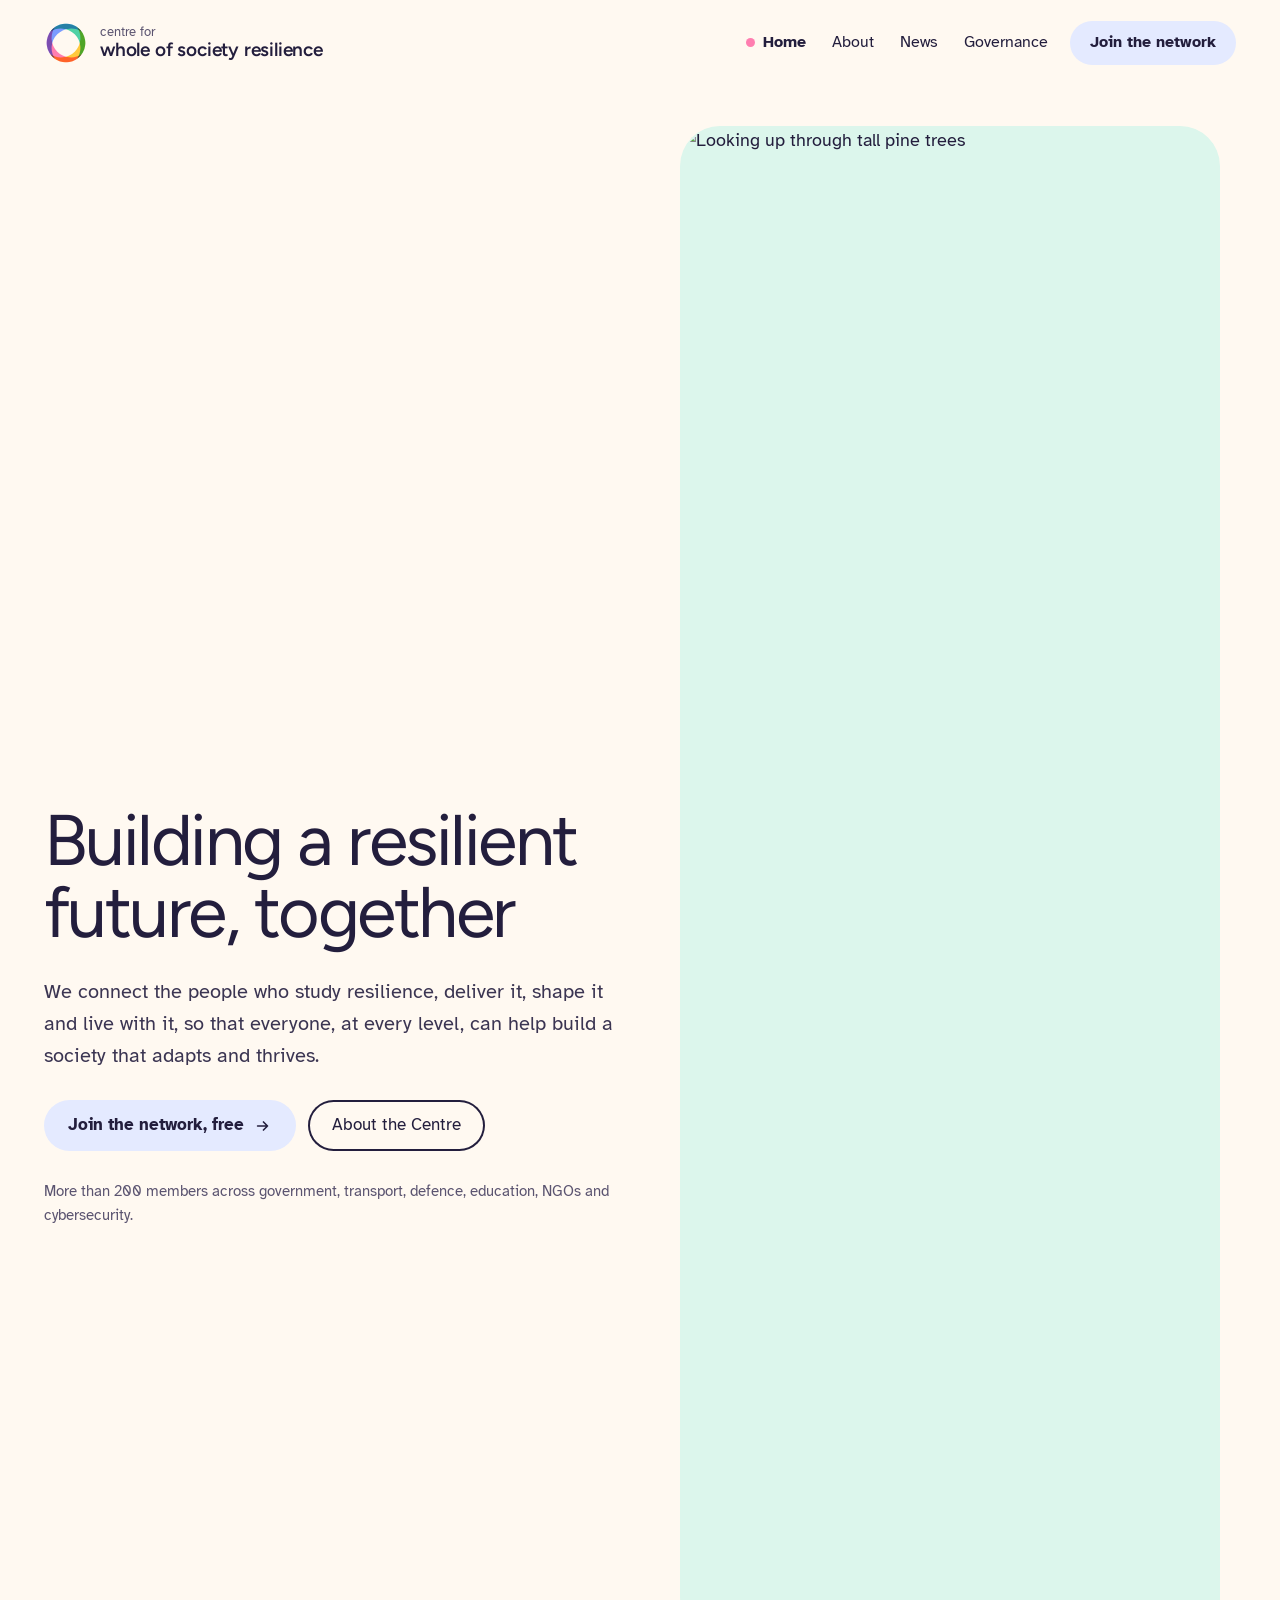
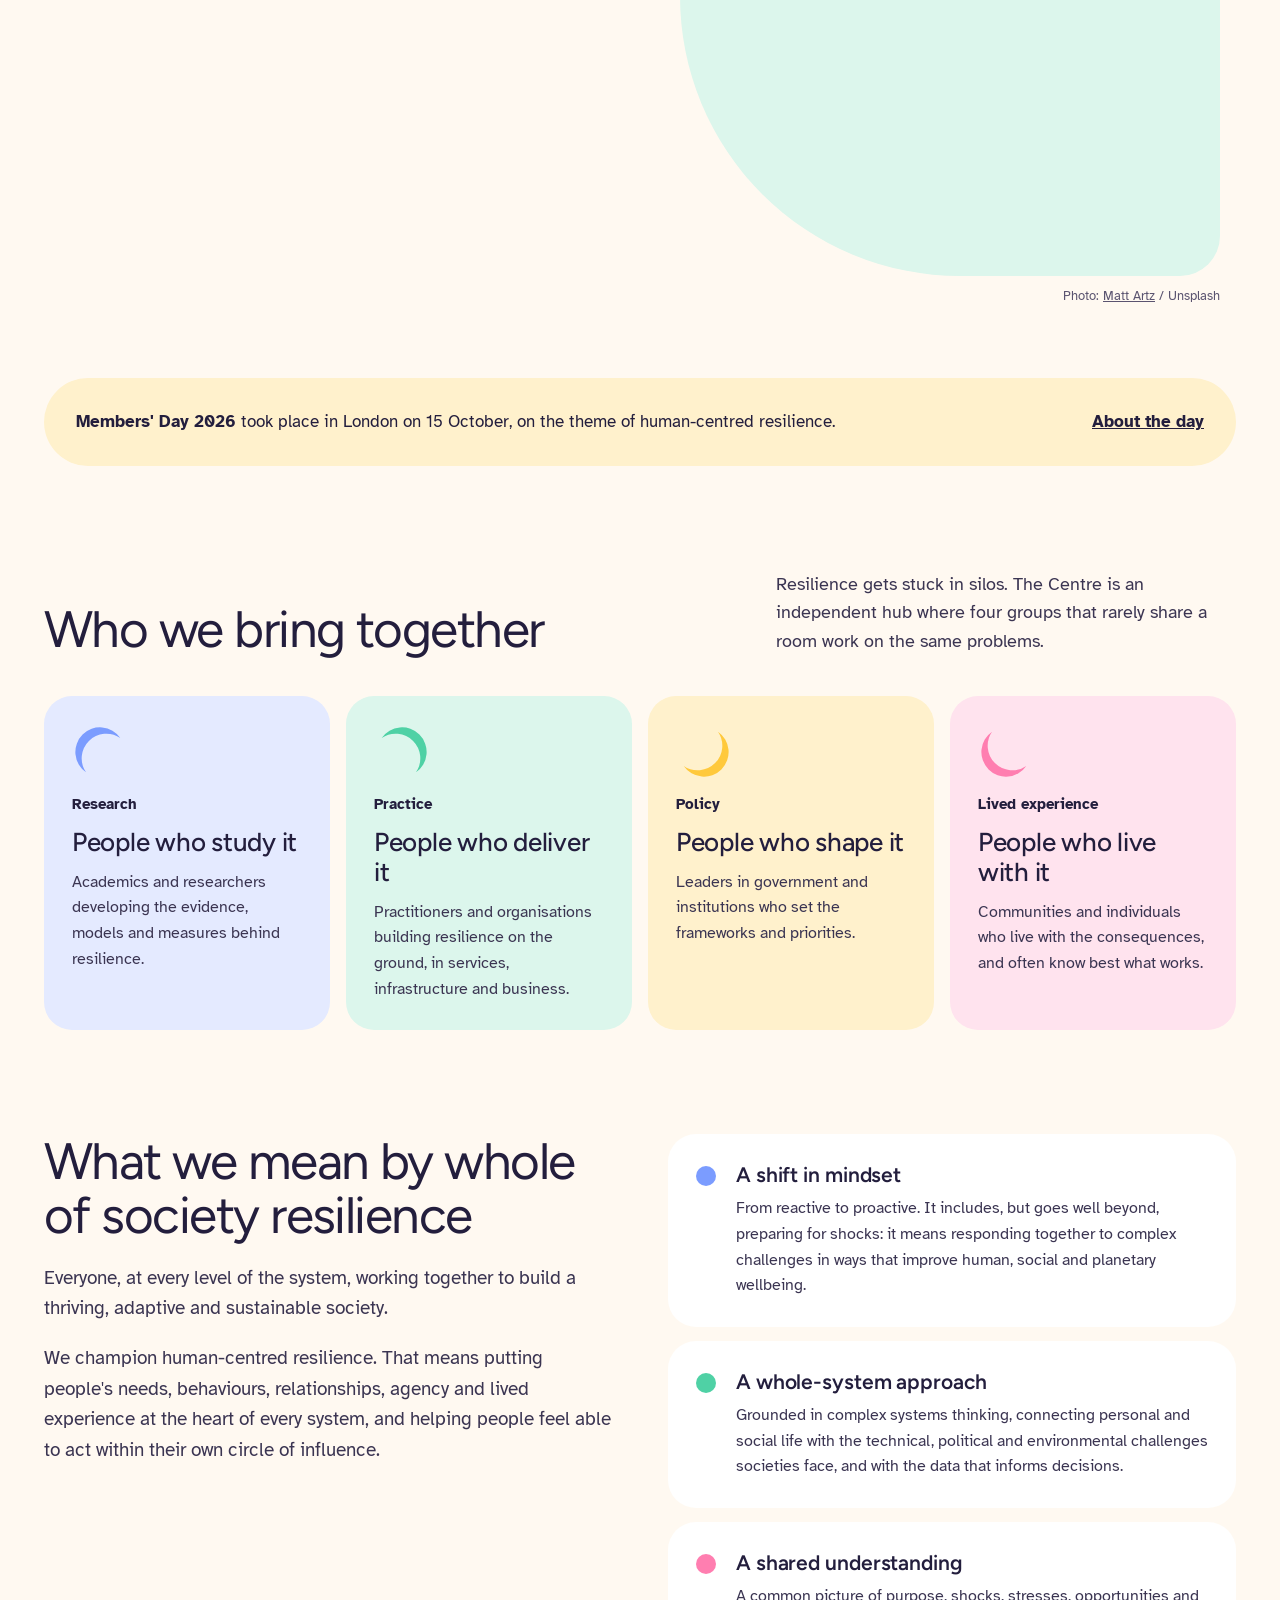
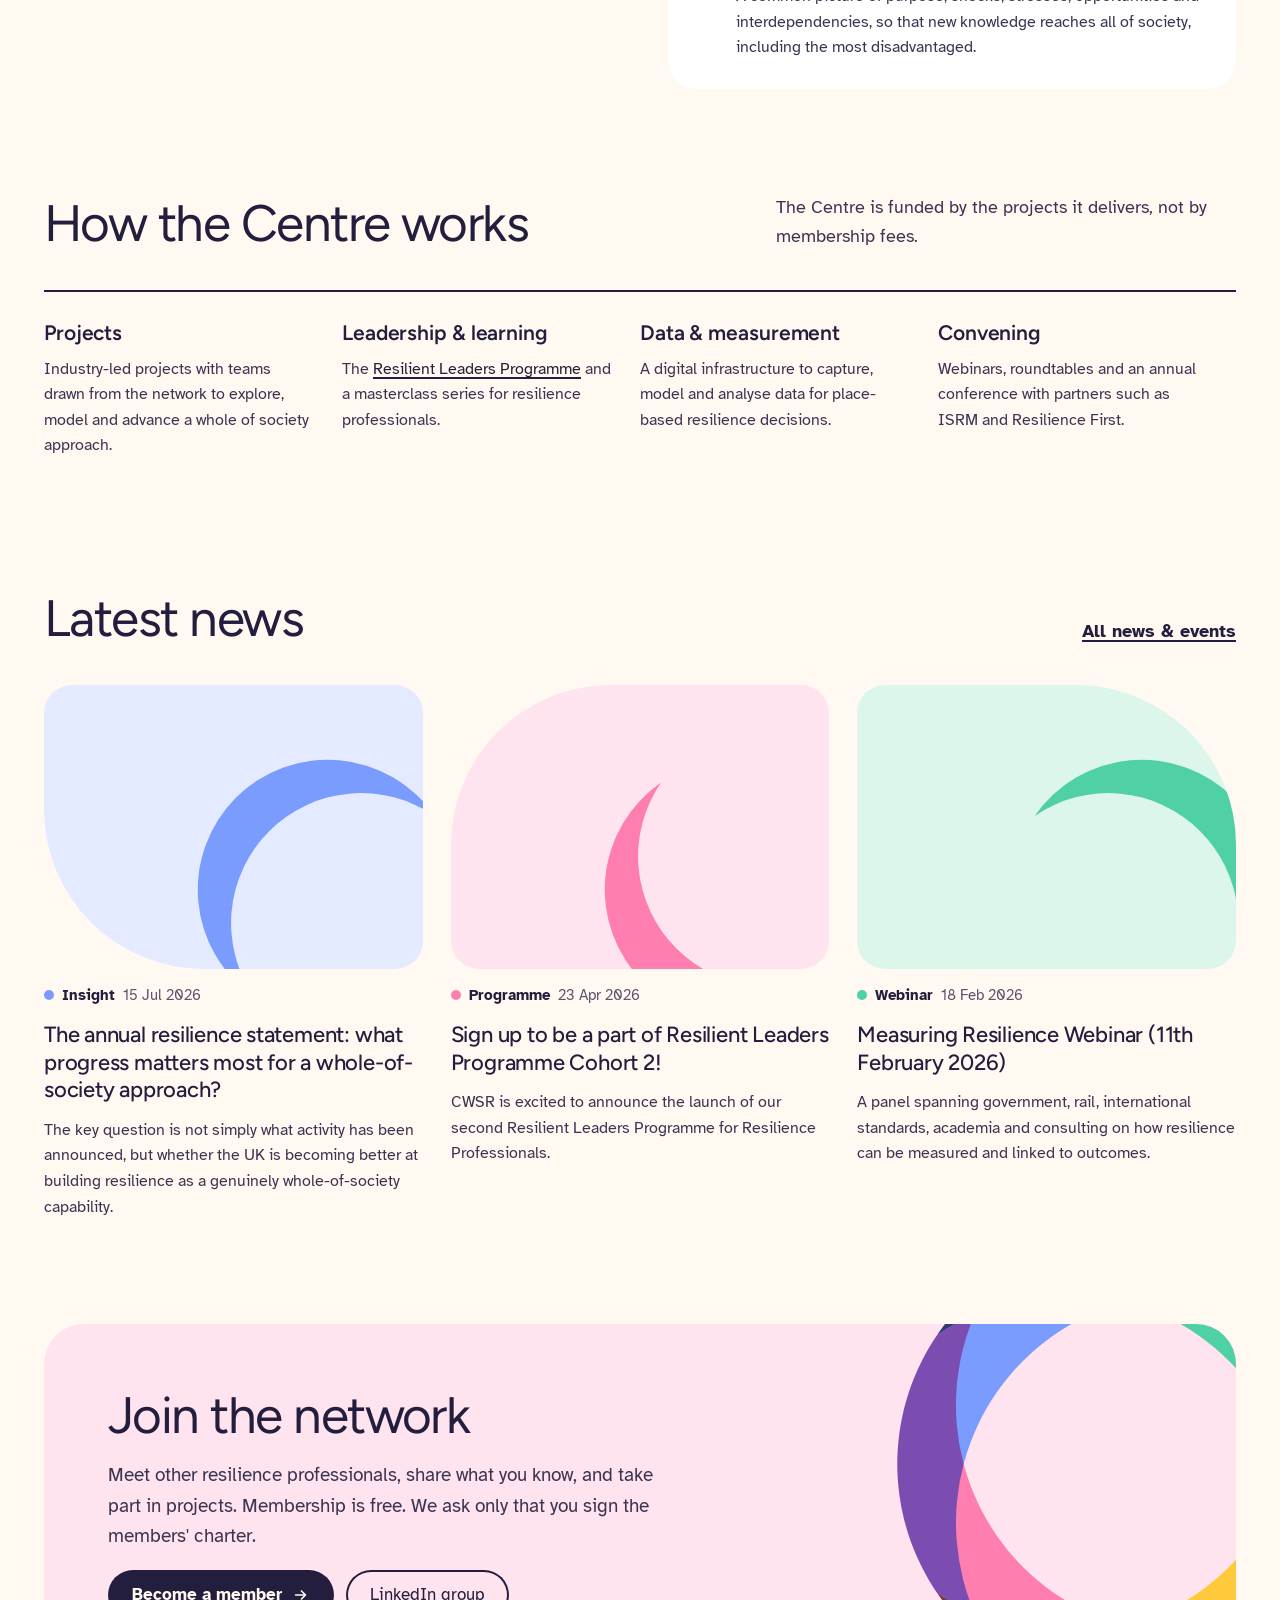
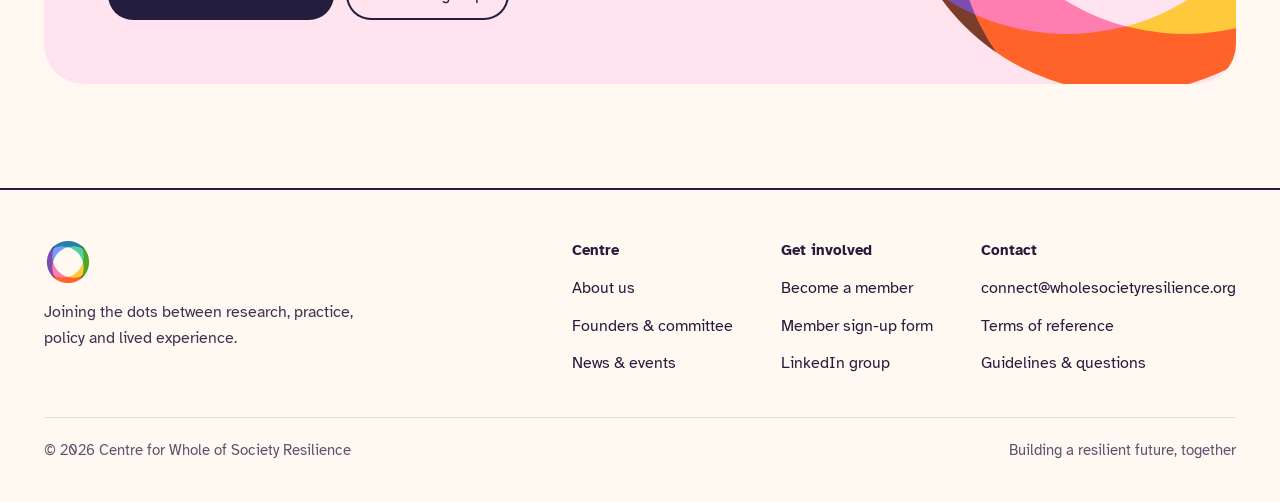
==== commit 413c6702: "Pine trees hero, edge-aligned crescents, refresh favicon - Home hero: replace the team mosaic with M" ====
--- a/index.html
+++ b/index.html
@@ -12,8 +12,9 @@
 <meta property="og:title" content="Centre for Whole of Society Resilience (CWSR)">
 <meta property="og:description" content="A free, transdisciplinary network connecting the people who study resilience, deliver it, shape it and live with it.">
 <meta property="og:image" content="https://www.wholesocietyresilience.org/assets/img/logo/cwsr-seal-paper-1024.png">
-<link rel="icon" type="image/png" href="assets/img/favicon.png">
-<link rel="apple-touch-icon" href="assets/img/apple-touch-icon.png">
+<link rel="icon" type="image/svg+xml" href="assets/img/favicon.svg?v=2">
+<link rel="icon" type="image/png" href="assets/img/favicon.png?v=2">
+<link rel="apple-touch-icon" href="assets/img/apple-touch-icon.png?v=2">
 <link rel="preconnect" href="https://fonts.googleapis.com">
 <link rel="preconnect" href="https://fonts.gstatic.com" crossorigin>
 <link href="https://fonts.googleapis.com/css2?family=Figtree:wght@400;500;600;700&family=Atkinson+Hyperlegible:ital,wght@0,400;0,700;1,400&display=swap" rel="stylesheet">
@@ -50,7 +51,10 @@
         </div>
         <p class="small">More than 200 members across government, transport, defence, education, NGOs and cybersecurity.</p>
       </div>
-      <div class="mosaic" role="img" aria-label="The Centre's founders and steering committee"><img src="assets/img/team/ruth-crick.jpg" alt="" loading="lazy" width="480" height="480"><img src="assets/img/team/caroline-field.jpg" alt="" loading="lazy" width="480" height="480"><img src="assets/img/team/adeela-shafi.jpg" alt="" loading="lazy" width="480" height="480"><img src="assets/img/team/richard-smith-bingham.jpg" alt="" loading="lazy" width="480" height="480"><img src="assets/img/team/claire-crichton-allen.jpg" alt="" loading="lazy" width="480" height="480"><img src="assets/img/team/wendy-tipper.jpg" alt="" loading="lazy" width="480" height="480"><img src="assets/img/team/phoebe-andrew.jpg" alt="" loading="lazy" width="480" height="480"><img src="assets/img/team/tim-norton.jpg" alt="" loading="lazy" width="480" height="480"><img src="assets/img/team/nadine-sulkowski.jpg" alt="" loading="lazy" width="480" height="480"></div>
+      <figure class="hero-photo">
+        <img src="https://images.unsplash.com/photo-1503785640985-f62e3aeee448?fm=jpg&q=80&w=1400&fit=crop" alt="Looking up through tall pine trees" width="1400" height="1750">
+        <figcaption>Photo: <a href="https://unsplash.com/@mattartz" rel="noopener">Matt Artz</a> / Unsplash</figcaption>
+      </figure>
     </div>
     <div class="banner reveal">
       <p><strong>Members' Day 2026</strong> took place in London on 15 October, on the theme of human-centred resilience.</p>
--- a/assets/css/styles.css
+++ b/assets/css/styles.css
@@ -114,13 +114,10 @@
 .hero { padding: 40px 0 0; }
 .hero__grid { display: grid; grid-template-columns: repeat(auto-fit, minmax(min(100%, 460px), 1fr)); gap: 48px; align-items: center; }
 .hero__copy { display: flex; flex-direction: column; gap: 28px; }
-.mosaic {
-  justify-self: center; width: 100%; max-width: 540px; aspect-ratio: 4 / 5;
-  border-radius: 40px 40px 40px 280px; overflow: hidden;
-  display: grid; grid-template-columns: repeat(3, 1fr); grid-template-rows: repeat(3, 1fr); gap: 6px;
-  background: var(--paper);
-}
-.mosaic img { width: 100%; height: 100%; object-fit: cover; }
+.hero-photo { justify-self: center; width: 100%; max-width: 540px; margin: 0; display: flex; flex-direction: column; gap: 10px; }
+.hero-photo img { width: 100%; aspect-ratio: 4 / 5; object-fit: cover; border-radius: 40px 40px 40px 280px; background: var(--mint-t); }
+.hero-photo figcaption { font-size: 13px; color: var(--dusk); text-align: right; }
+.hero-photo figcaption a { color: var(--dusk); }
 
 .banner { margin-top: 72px; background: var(--sun-t); border-radius: 999px; padding: 20px 32px; display: flex; flex-wrap: wrap; align-items: center; justify-content: space-between; gap: 12px 24px; font-size: 17px; }
 .banner a { font-weight: 700; padding: 10px 0; }
@@ -194,9 +191,9 @@
 
 .founders { display: grid; grid-template-columns: repeat(auto-fit, minmax(min(100%, 330px), 1fr)); gap: 48px 28px; }
 .person { display: flex; flex-direction: column; gap: 16px; }
-.person__photo { position: relative; width: 220px; height: 220px; }
-.person__photo img { width: 220px; height: 220px; border-radius: 50%; object-fit: cover; }
-.person__photo svg { position: absolute; right: -26px; bottom: -10px; width: 120px; height: 120px; mix-blend-mode: multiply; }
+/* a crescent of colour glued to the right edge: a disc of the same size, offset behind the photo */
+.person__photo { width: 238px; height: 220px; }
+.person__photo img { width: 220px; height: 220px; border-radius: 50%; object-fit: cover; box-shadow: 18px 0 0 var(--ring, var(--blue)); }
 .person h3 { font-weight: 500; font-size: 25px; letter-spacing: -0.01em; }
 .role { font-size: 16px; color: var(--dusk); }
 .bio p { font-size: 16px; color: var(--ink-2); }
@@ -205,7 +202,7 @@
 .committee { display: grid; grid-template-columns: repeat(auto-fit, minmax(min(100%, 360px), 1fr)); gap: 16px; }
 .member { background: var(--white); border-radius: var(--r-card); padding: 28px; display: flex; flex-direction: column; gap: 16px; }
 .member__head { display: flex; gap: 16px; align-items: center; }
-.member__head img { width: 76px; height: 76px; border-radius: 50%; object-fit: cover; flex: none; box-shadow: 0 0 0 4px var(--ring, var(--blue)); }
+.member__head img { width: 76px; height: 76px; border-radius: 50%; object-fit: cover; flex: none; box-shadow: 8px 0 0 var(--ring, var(--blue)); margin-right: 8px; }
 .member .bio p { font-size: 15px; }
 
 .slim-band { background: var(--mint-t); border-radius: 999px; padding: 32px 48px; display: flex; flex-wrap: wrap; justify-content: space-between; align-items: center; gap: 20px; }
